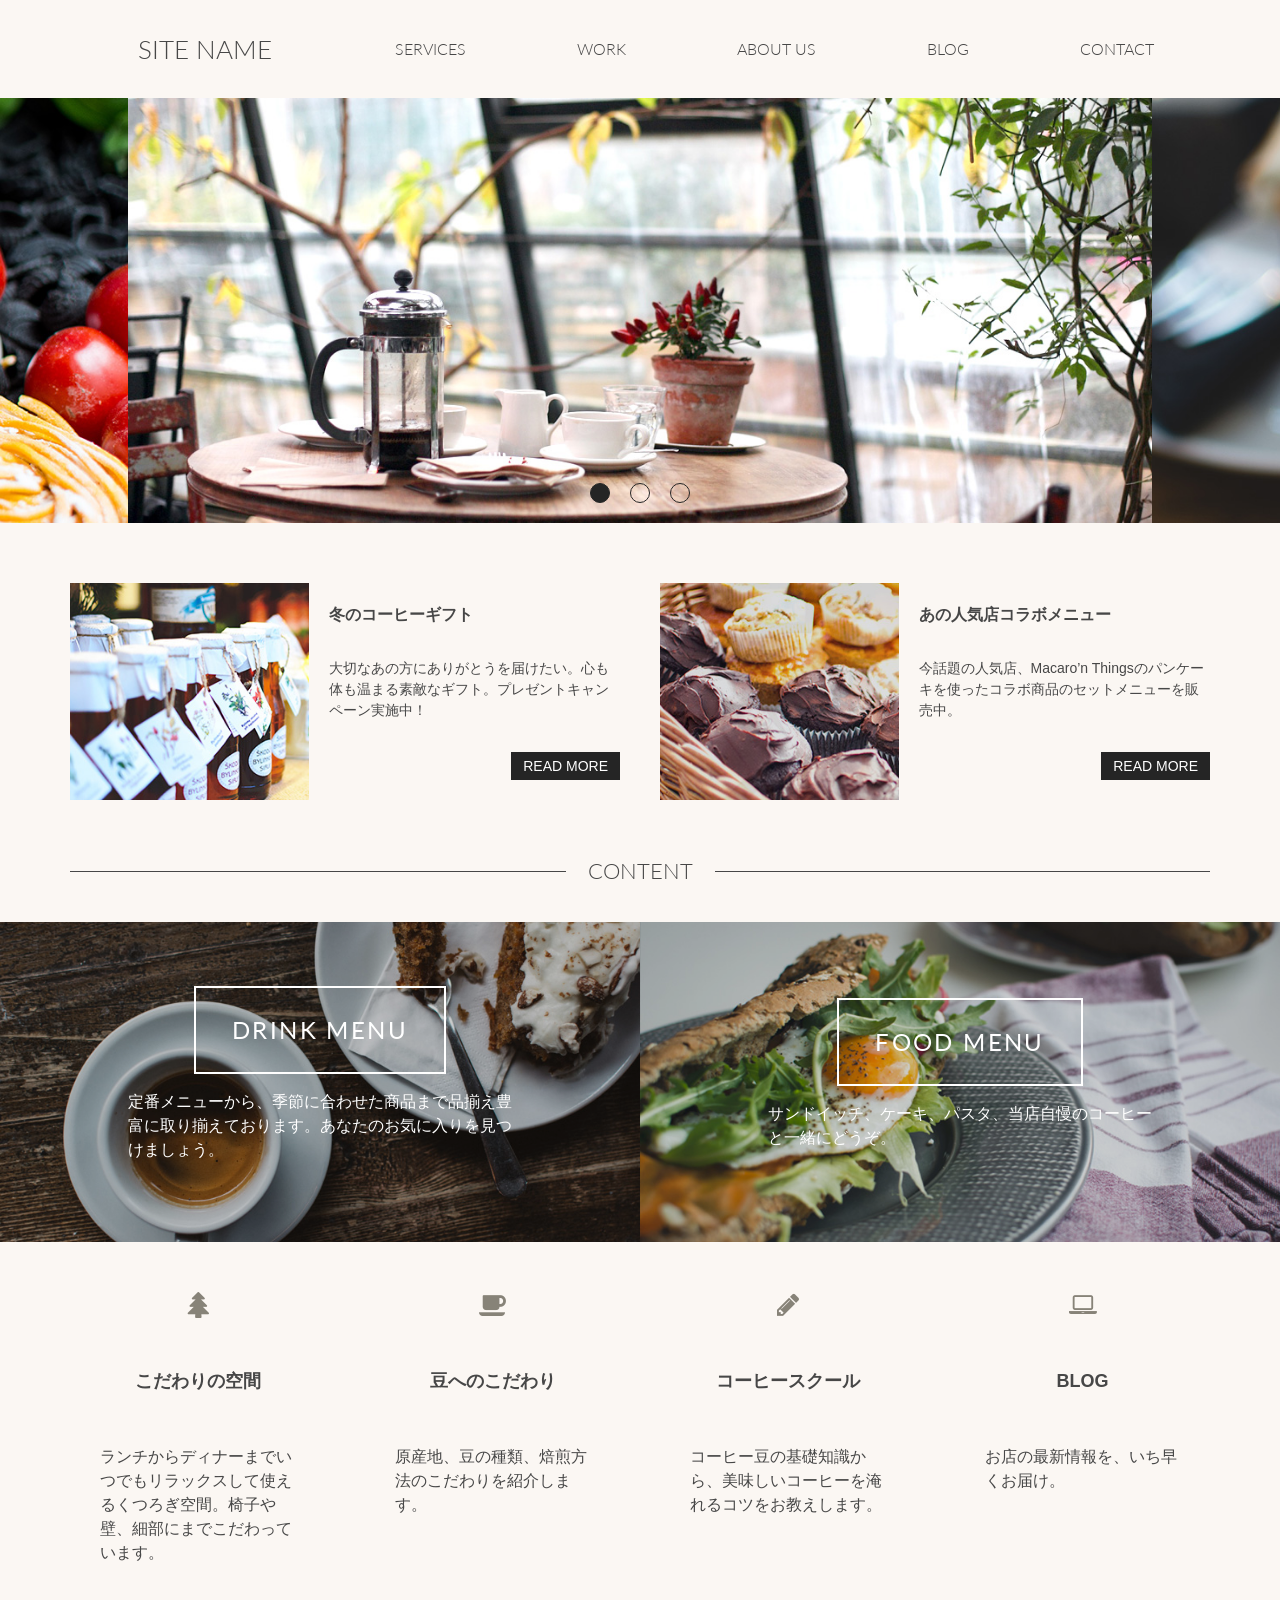
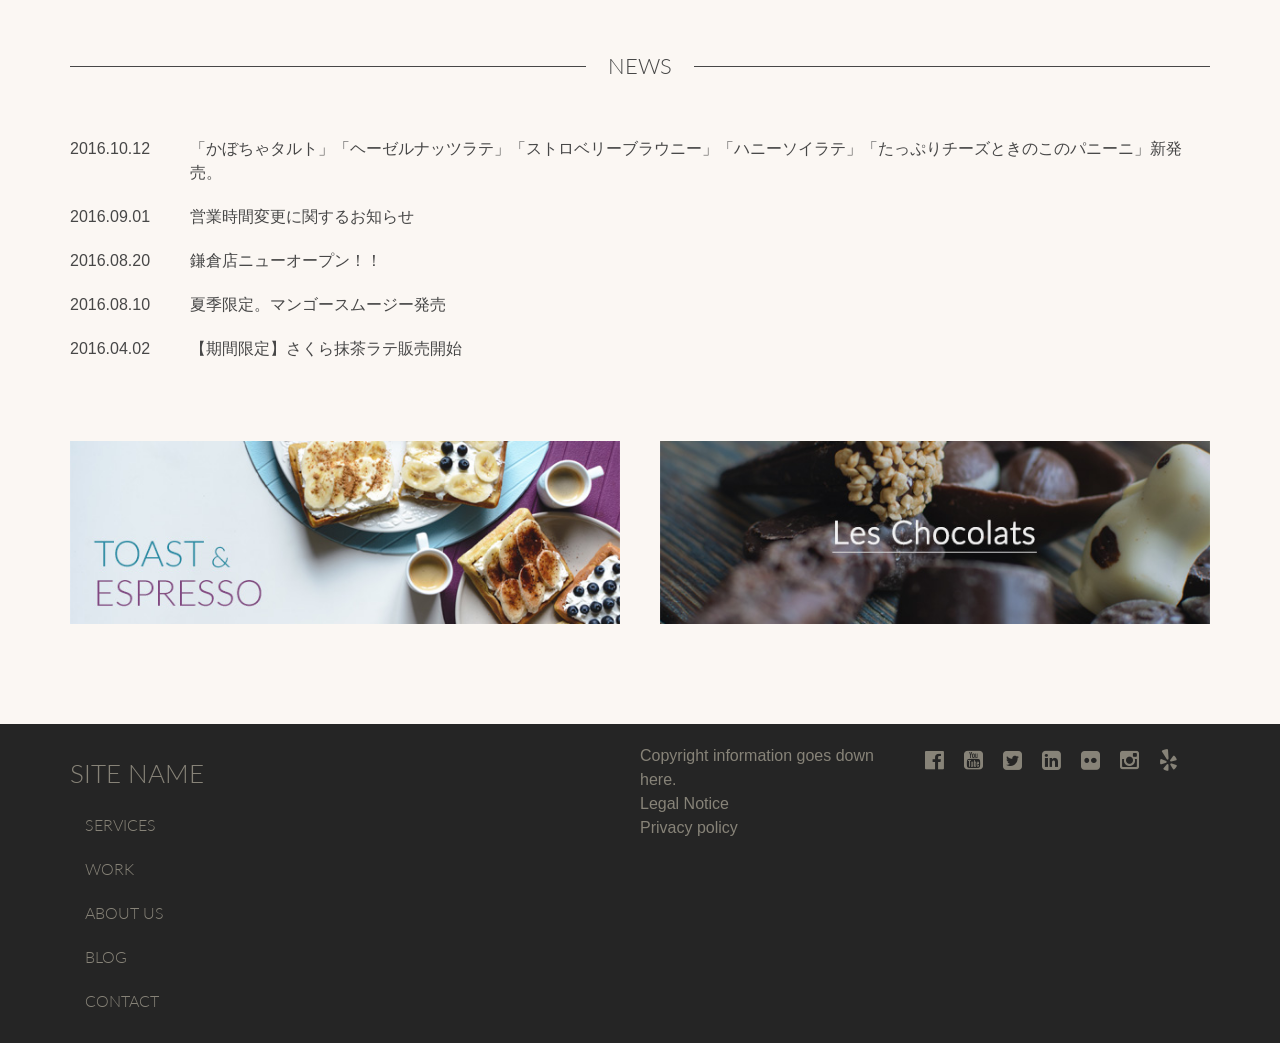
==== index.html @ c536b070 "init" ====
<!DOCTYPE html>
<html lang="ja">
<head>
    <meta charset="UTF-8">
    <meta name="viewport" content="width=device-width, initial-scale=1">
    <title>Css Cafe</title>
    <link rel="stylesheet" href="./dist/css/main.min.css">
</head>
<body>

<div id="wrapper"class="SpMenu__wrapper">
    <div id="overlay" class="SpMenu__overlay"></div>
    <header class="Header l-column">
        <div id="menu-button" class="Header__button"><span class="fa fa-bars"></span></div>
        <div class="Header__head">
            <h1 class="logo">Site Name</h1>
        </div>
        <nav class="Header__body SpMenu">
            <ul class="Menu">
                <li><a class="Menu__item" href="#">Services</a></li>
                <li><a class="Menu__item" href="#">Work</a></li>
                <li><a class="Menu__item" href="#">About us</a></li>
                <li><a class="Menu__item" href="#">Blog</a></li>
                <li><a class="Menu__item" href="#">Contact</a></li>
            </ul>
        </nav>
    </header>

    <div class="ImageSlide Section">
        <ul id="Slide" class="ImageSlide__main">
            <li class="ImageSlide__item js-slide-item">
                <a href="#"><img class="ImageSlide__image" src="./dist/images/top/slide1.jpg" alt="about our tea" width="1180" height="490"></a>
            </li>
            <li class="ImageSlide__item js-slide-item">
                <a href="#"><img class="ImageSlide__image" src="./dist/images/top/slide2.jpg" alt="about our coffee" width="1180" height="490"></a>
            </li>
            <li class="ImageSlide__item js-slide-item">
                <a href="#"><img class="ImageSlide__image" src="./dist/images/top/slide3.jpg" alt="about our foods" width="1180" height="490"></a>
            </li>
        </ul>
        <div class="ImageSlide__sub">
            <span class="ImageSlide__dot js-slide-point">image1</span>
            <span class="ImageSlide__dot js-slide-point">image2</span>
            <span class="ImageSlide__dot js-slide-point">image3</span>
        </div>
    </div>

    <section class="Section l-column">
        <div class="l-row">
            <div class="EntryPanel l-halfColumn">
                <div class="EntryPanel__sub">
                    <img class="EntryPanel__thumb" src="./dist/images/top/entry1.jpg" alt="">
                </div>
                <div class="EntryPanel__main">
                    <h3 class="EntryPanel__head">冬のコーヒーギフト</h3>
                    <div class="EntryPanel__body">
                        大切なあの方にありがとうを届けたい。心も体も温まる素敵なギフト。プレゼントキャンペーン実施中！
                    </div>
                    <div class="EntryPanel__foot"><a href="" class="button">READ MORE</a></div>
                </div>
            </div>
            <div class="EntryPanel l-halfColumn">
                <div class="EntryPanel__sub">
                    <img class="EntryPanel__thumb" src="./dist/images/top/entry2.jpg" alt="">
                </div>
                <div class="EntryPanel__main">
                    <h3 class="EntryPanel__head">あの人気店コラボメニュー</h3>
                    <div class="EntryPanel__body">
                        今話題の人気店、Macaro’n Thingsのパンケーキを使ったコラボ商品のセットメニューを販売中。
                    </div>
                    <div class="EntryPanel__foot"><a href="" class="button">READ MORE</a></div>
                </div>
            </div>
        </div>
    </section>

    <section class="Section">
        <h2 class="sectionLabel  l-column">Content</h2>
        <div class="Section__item l-row">
            <div class="l-halfTile  IndexPage__drinkMenu">
                <a href="#" class="OverlayPanel">
                    <h3 class="OverlayPanel__head">Drink Menu</h3>
                    <p class="OverlayPanel__body">
                        定番メニューから、季節に合わせた商品まで品揃え豊富に取り揃えております。あなたのお気に入りを見つけましょう。
                    </p>
                </a>
            </div>
            <div class="l-halfTile  IndexPage__foodMenu">
                <a href="#" class="OverlayPanel">
                    <h3 class="OverlayPanel__head">Food Menu</h3>
                    <p class="OverlayPanel__body">
                        サンドイッチ、ケーキ、パスタ、当店自慢のコーヒーと一緒にどうぞ。
                    </p>
                </a>
            </div>
        </div>

        <div class="Section__item l-column">
            <div class="l-row">
                <a class="IconPanel  l-quaterColumn">
                    <span class="IconPanel__icon  fa fa-tree"></span>
                    <h3 class="IconPanel__head">こだわりの空間</h3>
                    <p class="IconPanel__body">
                        ランチからディナーまでいつでもリラックスして使えるくつろぎ空間。椅子や壁、細部にまでこだわっています。
                    </p>
                </a>
                <a class="IconPanel  l-quaterColumn">
                    <span class="IconPanel__icon  fa fa-coffee"></span>
                    <h3 class="IconPanel__head">豆へのこだわり</h3>
                    <p class="IconPanel__body">
                        原産地、豆の種類、焙煎方法のこだわりを紹介します。
                    </p>
                </a>
                <a class="IconPanel  l-quaterColumn">
                    <span class="IconPanel__icon  fa fa-pencil"></span>
                    <h3 class="IconPanel__head">コーヒースクール</h3>
                    <p class="IconPanel__body">
                        コーヒー豆の基礎知識から、美味しいコーヒーを淹れるコツをお教えします。
                    </p>
                </a>
                <a class="IconPanel  l-quaterColumn">
                    <span class="IconPanel__icon  fa fa-laptop"></span>
                    <h3 class="IconPanel__head">BLOG</h3>
                    <p class="IconPanel__body">
                        お店の最新情報を、いち早くお届け。
                    </p>
                </a>
            </div>
        </div>
    </section>

    <section class="Section l-column">
        <h2 class="sectionLabel">News</h2>
        <ol class="NewsList">
            <li class="NewsList__item">
                <time class="NewsList__head" datatime="2016-10-12">2016.10.12</time>
                <span class="NewsList__body">「かぼちゃタルト」「ヘーゼルナッツラテ」「ストロベリーブラウニー」「ハニーソイラテ」「たっぷりチーズときのこのパニーニ」新発売。</span>
            </li>
            <li class="NewsList__item">
                <time class="NewsList__head" datatime="2016-09-01">2016.09.01</time>
                <span class="NewsList__body">営業時間変更に関するお知らせ</span>
            </li>
        
            <li class="NewsList__item">
                <time class="NewsList__head" datatime="2016-8-20">2016.08.20</time>
                <span class="NewsList__body">鎌倉店ニューオープン！！</span>
            </li>
            <li class="NewsList__item">
                <time class="NewsList__head" datatime="2016-08-10">2016.08.10</time>
                <span class="NewsList__body">夏季限定。マンゴースムージー発売</span>
            </li>
            <li class="NewsList__item">
                <time class="NewsList__head" datatime="2016-04-02">2016.04.02</time>
                <span class="NewsList__body">【期間限定】さくら抹茶ラテ販売開始</span>
            </li>
        </ol>
    </section>
    
    <div class="l-column u-mt60px u-mb100px">
        <div class="l-row">
            <a href="#" class="l-halfColumn">
                <img src="./dist/images/top/top_banner_1.jpg" class="l-fitImg" alt="Dummy banner">
            </a>
            <a href="#" class="l-halfColumn">
                <img src="./dist/images/top/top_banner_2.jpg" class="l-fitImg" alt="Dummy banner">
            </a>
        </div>
    </div>

    <footer class="Footer">
        <div class="l-row l-column">
            <div class="Footer__head">
                <a href="./" class="logo">Site Name</a>
                <ul class="Menu Menu--sub">
                    <li><a class="Menu__item" href="#">Services</a></li>
                    <li><a class="Menu__item" href="#">Work</a></li>
                    <li><a class="Menu__item" href="#">About us</a></li>
                    <li><a class="Menu__item" href="#">Blog</a></li>
                    <li><a class="Menu__item" href="#">Contact</a></li>
                </ul>
            </div>
            <div class="Footer__body">
                <p>Copyright information goes down here.</p>
                <p><a href="#">Legal Notice</a></p>
                <p><a href="#">Privacy policy</a></p>
            </div>
            <ul class="Footer__foot  SNS">
                <li class="SNS__item"><a class="SNS__link  fa fa-facebook-official" href="#"><span class="SNS__text">Facebook</span></a></li>
                <li class="SNS__item"><a class="SNS__link  fa fa-youtube-square" href="#"><span class="SNS__text">Youtube</span></a></li>
                <li class="SNS__item"><a class="SNS__link  fa fa-twitter-square" href="#"><span class="SNS__text">Twitter</span></a></li>
                <li class="SNS__item"><a class="SNS__link  fa fa-linkedin-square" href="#"><span class="SNS__text">LinkedIn</span></a></li>
                <li class="SNS__item"><a class="SNS__link  fa fa-flickr" href="#"><span class="SNS__text">Flickr</span></a></li>
                <li class="SNS__item"><a class="SNS__link  fa fa-instagram" href="#"><span class="SNS__text">Instagram</span></a></li>
                <li class="SNS__item"><a class="SNS__link  fa fa-yelp" href="#"><span class="SNS__text">Yelp</span></a></li>
            </ul>
        </div>
    </footer>

</div>

<script src="./dist/js/main.min.js"></script>
<script>
    imageSlide('Slide', 2);
</script>
</body>
</html>
---- dist/css/main.min.css ----
@charset "UTF-8";@import url(https://fonts.googleapis.com/css?family=Lato:400,300);
/*! sanitize.css v3.2.0 | CC0 1.0 Public Domain | github.com/10up/sanitize.css */
audio:not([controls]){display:none}button{overflow:visible}details,main,summary{display:block}html{-ms-overflow-style:-ms-autohiding-scrollbar;overflow-y:scroll;-webkit-text-size-adjust:100%}input{-webkit-border-radius:0}button,input[type=button],input[type=reset],input[type=submit]{-webkit-appearance:button}input[type=number]{width:auto}input[type=search]{-webkit-appearance:textfield}input[type=search]::-webkit-search-cancel-button,input[type=search]::-webkit-search-decoration{-webkit-appearance:none}pre,textarea{overflow:auto}progress{display:inline-block}small{font-size:75%}svg:not(:root){overflow:hidden}[hidden],template{display:none}:after,:before{box-sizing:inherit;text-decoration:inherit;vertical-align:inherit}*{font-size:inherit;line-height:inherit}*,:after,:before{border-style:solid;border-width:0}*{background-repeat:no-repeat;margin:0;padding:0;box-sizing:border-box}:root{box-sizing:border-box;cursor:default;font:100%/1.5 sans-serif}a{text-decoration:none}audio,canvas,iframe,img,svg,video{vertical-align:middle}button,input,select,textarea{background-color:transparent;color:inherit;font-family:inherit;font-style:inherit;font-weight:inherit}[type=button],[type=date],[type=datetime-local],[type=datetime],[type=email],[type=month],[type=number],[type=password],[type=reset],[type=search],[type=submit],[type=tel],[type=text],[type=time],[type=url],[type=week],button,select,textarea{min-height:1.5em}code,kbd,pre,samp{font-family:monospace,monospace}nav ol,nav ul{list-style:none}select{-moz-appearance:none;-webkit-appearance:none}select::-ms-expand{display:none}select::-ms-value{color:currentColor}table{border-collapse:collapse;border-spacing:0}textarea{resize:vertical}::-moz-selection{background-color:#b3d4fc;color:#fff;text-shadow:none}::selection{background-color:#b3d4fc;color:#fff;text-shadow:none}[aria-busy=true]{cursor:progress}[aria-controls]{cursor:pointer}[aria-disabled]{cursor:default}[hidden][aria-hidden=false]{clip:rect(0 0 0 0);display:inherit;position:absolute}[hidden][aria-hidden=false]:focus{clip:auto}[tabindex],a,area,button,input,label,select,textarea{-ms-touch-action:manipulation;touch-action:manipulation}:root,body,html{background-color:#fbf7f3;color:#474747;width:100%}li{list-style-type:none}a{color:#474747}a:hover{text-decoration:none;color:#878378}
/*!
 *  Font Awesome 4.6.1 by @davegandy - http://fontawesome.io - @fontawesome
 *  License - http://fontawesome.io/license (Font: SIL OFL 1.1, CSS: MIT License)
 */
@font-face{font-family:'FontAwesome';src:url(../fonts/fontawesome-webfont.eot?v=4.6.1);src:url(../fonts/fontawesome-webfont.eot?#iefix&v=4.6.1) format("embedded-opentype"),url(../fonts/fontawesome-webfont.woff2?v=4.6.1) format("woff2"),url(../fonts/fontawesome-webfont.woff?v=4.6.1) format("woff"),url(../fonts/fontawesome-webfont.ttf?v=4.6.1) format("truetype"),url(../fonts/fontawesome-webfont.svg?v=4.6.1#fontawesomeregular) format("svg");font-weight:400;font-style:normal}.fa{display:inline-block;font:14px/1 FontAwesome;font-size:inherit;text-rendering:auto;-webkit-font-smoothing:antialiased;-moz-osx-font-smoothing:grayscale}.fa-lg{font-size:1.33333em;line-height:.75em;vertical-align:-15%}.fa-2x{font-size:2em}.fa-3x{font-size:3em}.fa-4x{font-size:4em}.fa-5x{font-size:5em}.fa-fw{width:1.28571em;text-align:center}.fa-ul{padding-left:0;margin-left:2.14286em;list-style-type:none}.fa-ul>li{position:relative}.fa-li{position:absolute;left:-2.14286em;width:2.14286em;top:.14286em;text-align:center}.fa-li.fa-lg{left:-1.85714em}.fa-border{padding:.2em .25em .15em;border:solid .08em #eee;border-radius:.1em}.fa-pull-left{float:left}.fa-pull-right,.pull-right{float:right}.fa.fa-pull-left{margin-right:.3em}.fa.fa-pull-right{margin-left:.3em}.pull-left{float:left}.fa.pull-left{margin-right:.3em}.fa.pull-right{margin-left:.3em}.fa-spin{animation:fa-spin 2s infinite linear}.fa-pulse{animation:fa-spin 1s infinite steps(8)}@keyframes fa-spin{0%{transform:rotate(0deg)}to{transform:rotate(359deg)}}.fa-rotate-90{-ms-filter:"progid:DXImageTransform.Microsoft.BasicImage(rotation=1)";transform:rotate(90deg)}.fa-rotate-180{-ms-filter:"progid:DXImageTransform.Microsoft.BasicImage(rotation=2)";transform:rotate(180deg)}.fa-rotate-270{-ms-filter:"progid:DXImageTransform.Microsoft.BasicImage(rotation=3)";transform:rotate(270deg)}.fa-flip-horizontal{-ms-filter:"progid:DXImageTransform.Microsoft.BasicImage(rotation=0, mirror=1)";transform:scale(-1,1)}.fa-flip-vertical{-ms-filter:"progid:DXImageTransform.Microsoft.BasicImage(rotation=2, mirror=1)";transform:scale(1,-1)}:root .fa-flip-horizontal,:root .fa-flip-vertical,:root .fa-rotate-180,:root .fa-rotate-270,:root .fa-rotate-90{-webkit-filter:none;filter:none}.fa-stack{position:relative;display:inline-block;width:2em;height:2em;line-height:2em;vertical-align:middle}.fa-stack-1x,.fa-stack-2x{position:absolute;left:0;width:100%;text-align:center}.fa-stack-1x{line-height:inherit}.fa-stack-2x{font-size:2em}.Footer a:hover,.fa-inverse{color:#fff}.fa-glass:before{content:""}.fa-music:before{content:""}.fa-search:before{content:""}.fa-envelope-o:before{content:""}.fa-heart:before{content:""}.fa-star:before{content:""}.fa-star-o:before{content:""}.fa-user:before{content:""}.fa-film:before{content:""}.fa-th-large:before{content:""}.fa-th:before{content:""}.fa-th-list:before{content:""}.fa-check:before{content:""}.fa-close:before,.fa-remove:before,.fa-times:before{content:""}.fa-search-plus:before{content:""}.fa-search-minus:before{content:""}.fa-power-off:before{content:""}.fa-signal:before{content:""}.fa-cog:before,.fa-gear:before{content:""}.fa-trash-o:before{content:""}.fa-home:before{content:""}.fa-file-o:before{content:""}.fa-clock-o:before{content:""}.fa-road:before{content:""}.fa-download:before{content:""}.fa-arrow-circle-o-down:before{content:""}.fa-arrow-circle-o-up:before{content:""}.fa-inbox:before{content:""}.fa-play-circle-o:before{content:""}.fa-repeat:before,.fa-rotate-right:before{content:""}.fa-refresh:before{content:""}.fa-list-alt:before{content:""}.fa-lock:before{content:""}.fa-flag:before{content:""}.fa-headphones:before{content:""}.fa-volume-off:before{content:""}.fa-volume-down:before{content:""}.fa-volume-up:before{content:""}.fa-qrcode:before{content:""}.fa-barcode:before{content:""}.fa-tag:before{content:""}.fa-tags:before{content:""}.fa-book:before{content:""}.fa-bookmark:before{content:""}.fa-print:before{content:""}.fa-camera:before{content:""}.fa-font:before{content:""}.fa-bold:before{content:""}.fa-italic:before{content:""}.fa-text-height:before{content:""}.fa-text-width:before{content:""}.fa-align-left:before{content:""}.fa-align-center:before{content:""}.fa-align-right:before{content:""}.fa-align-justify:before{content:""}.fa-list:before{content:""}.fa-dedent:before,.fa-outdent:before{content:""}.fa-indent:before{content:""}.fa-video-camera:before{content:""}.fa-image:before,.fa-photo:before,.fa-picture-o:before{content:""}.fa-pencil:before{content:""}.fa-map-marker:before{content:""}.fa-adjust:before{content:""}.fa-tint:before{content:""}.fa-edit:before,.fa-pencil-square-o:before{content:""}.fa-share-square-o:before{content:""}.fa-check-square-o:before{content:""}.fa-arrows:before{content:""}.fa-step-backward:before{content:""}.fa-fast-backward:before{content:""}.fa-backward:before{content:""}.fa-play:before{content:""}.fa-pause:before{content:""}.fa-stop:before{content:""}.fa-forward:before{content:""}.fa-fast-forward:before{content:""}.fa-step-forward:before{content:""}.fa-eject:before{content:""}.fa-chevron-left:before{content:""}.fa-chevron-right:before{content:""}.fa-plus-circle:before{content:""}.fa-minus-circle:before{content:""}.fa-times-circle:before{content:""}.fa-check-circle:before{content:""}.fa-question-circle:before{content:""}.fa-info-circle:before{content:""}.fa-crosshairs:before{content:""}.fa-times-circle-o:before{content:""}.fa-check-circle-o:before{content:""}.fa-ban:before{content:""}.fa-arrow-left:before{content:""}.fa-arrow-right:before{content:""}.fa-arrow-up:before{content:""}.fa-arrow-down:before{content:""}.fa-mail-forward:before,.fa-share:before{content:""}.fa-expand:before{content:""}.fa-compress:before{content:""}.fa-plus:before{content:""}.fa-minus:before{content:""}.fa-asterisk:before{content:""}.fa-exclamation-circle:before{content:""}.fa-gift:before{content:""}.fa-leaf:before{content:""}.fa-fire:before{content:""}.fa-eye:before{content:""}.fa-eye-slash:before{content:""}.fa-exclamation-triangle:before,.fa-warning:before{content:""}.fa-plane:before{content:""}.fa-calendar:before{content:""}.fa-random:before{content:""}.fa-comment:before{content:""}.fa-magnet:before{content:""}.fa-chevron-up:before{content:""}.fa-chevron-down:before{content:""}.fa-retweet:before{content:""}.fa-shopping-cart:before{content:""}.fa-folder:before{content:""}.fa-folder-open:before{content:""}.fa-arrows-v:before{content:""}.fa-arrows-h:before{content:""}.fa-bar-chart-o:before,.fa-bar-chart:before{content:""}.fa-twitter-square:before{content:""}.fa-facebook-square:before{content:""}.fa-camera-retro:before{content:""}.fa-key:before{content:""}.fa-cogs:before,.fa-gears:before{content:""}.fa-comments:before{content:""}.fa-thumbs-o-up:before{content:""}.fa-thumbs-o-down:before{content:""}.fa-star-half:before{content:""}.fa-heart-o:before{content:""}.fa-sign-out:before{content:""}.fa-linkedin-square:before{content:""}.fa-thumb-tack:before{content:""}.fa-external-link:before{content:""}.fa-sign-in:before{content:""}.fa-trophy:before{content:""}.fa-github-square:before{content:""}.fa-upload:before{content:""}.fa-lemon-o:before{content:""}.fa-phone:before{content:""}.fa-square-o:before{content:""}.fa-bookmark-o:before{content:""}.fa-phone-square:before{content:""}.fa-twitter:before{content:""}.fa-facebook-f:before,.fa-facebook:before{content:""}.fa-github:before{content:""}.fa-unlock:before{content:""}.fa-credit-card:before{content:""}.fa-feed:before,.fa-rss:before{content:""}.fa-hdd-o:before{content:""}.fa-bullhorn:before{content:""}.fa-bell:before{content:""}.fa-certificate:before{content:""}.fa-hand-o-right:before{content:""}.fa-hand-o-left:before{content:""}.fa-hand-o-up:before{content:""}.fa-hand-o-down:before{content:""}.fa-arrow-circle-left:before{content:""}.fa-arrow-circle-right:before{content:""}.fa-arrow-circle-up:before{content:""}.fa-arrow-circle-down:before{content:""}.fa-globe:before{content:""}.fa-wrench:before{content:""}.fa-tasks:before{content:""}.fa-filter:before{content:""}.fa-briefcase:before{content:""}.fa-arrows-alt:before{content:""}.fa-group:before,.fa-users:before{content:""}.fa-chain:before,.fa-link:before{content:""}.fa-cloud:before{content:""}.fa-flask:before{content:""}.fa-cut:before,.fa-scissors:before{content:""}.fa-copy:before,.fa-files-o:before{content:""}.fa-paperclip:before{content:""}.fa-floppy-o:before,.fa-save:before{content:""}.fa-square:before{content:""}.fa-bars:before,.fa-navicon:before,.fa-reorder:before{content:""}.fa-list-ul:before{content:""}.fa-list-ol:before{content:""}.fa-strikethrough:before{content:""}.fa-underline:before{content:""}.fa-table:before{content:""}.fa-magic:before{content:""}.fa-truck:before{content:""}.fa-pinterest:before{content:""}.fa-pinterest-square:before{content:""}.fa-google-plus-square:before{content:""}.fa-google-plus:before{content:""}.fa-money:before{content:""}.fa-caret-down:before{content:""}.fa-caret-up:before{content:""}.fa-caret-left:before{content:""}.fa-caret-right:before{content:""}.fa-columns:before{content:""}.fa-sort:before,.fa-unsorted:before{content:""}.fa-sort-desc:before,.fa-sort-down:before{content:""}.fa-sort-asc:before,.fa-sort-up:before{content:""}.fa-envelope:before{content:""}.fa-linkedin:before{content:""}.fa-rotate-left:before,.fa-undo:before{content:""}.fa-gavel:before,.fa-legal:before{content:""}.fa-dashboard:before,.fa-tachometer:before{content:""}.fa-comment-o:before{content:""}.fa-comments-o:before{content:""}.fa-bolt:before,.fa-flash:before{content:""}.fa-sitemap:before{content:""}.fa-umbrella:before{content:""}.fa-clipboard:before,.fa-paste:before{content:""}.fa-lightbulb-o:before{content:""}.fa-exchange:before{content:""}.fa-cloud-download:before{content:""}.fa-cloud-upload:before{content:""}.fa-user-md:before{content:""}.fa-stethoscope:before{content:""}.fa-suitcase:before{content:""}.fa-bell-o:before{content:""}.fa-coffee:before{content:""}.fa-cutlery:before{content:""}.fa-file-text-o:before{content:""}.fa-building-o:before{content:""}.fa-hospital-o:before{content:""}.fa-ambulance:before{content:""}.fa-medkit:before{content:""}.fa-fighter-jet:before{content:""}.fa-beer:before{content:""}.fa-h-square:before{content:""}.fa-plus-square:before{content:""}.fa-angle-double-left:before{content:""}.fa-angle-double-right:before{content:""}.fa-angle-double-up:before{content:""}.fa-angle-double-down:before{content:""}.fa-angle-left:before{content:""}.fa-angle-right:before{content:""}.fa-angle-up:before{content:""}.fa-angle-down:before{content:""}.fa-desktop:before{content:""}.fa-laptop:before{content:""}.fa-tablet:before{content:""}.fa-mobile-phone:before,.fa-mobile:before{content:""}.fa-circle-o:before{content:""}.fa-quote-left:before{content:""}.fa-quote-right:before{content:""}.fa-spinner:before{content:""}.fa-circle:before{content:""}.fa-mail-reply:before,.fa-reply:before{content:""}.fa-github-alt:before{content:""}.fa-folder-o:before{content:""}.fa-folder-open-o:before{content:""}.fa-smile-o:before{content:""}.fa-frown-o:before{content:""}.fa-meh-o:before{content:""}.fa-gamepad:before{content:""}.fa-keyboard-o:before{content:""}.fa-flag-o:before{content:""}.fa-flag-checkered:before{content:""}.fa-terminal:before{content:""}.fa-code:before{content:""}.fa-mail-reply-all:before,.fa-reply-all:before{content:""}.fa-star-half-empty:before,.fa-star-half-full:before,.fa-star-half-o:before{content:""}.fa-location-arrow:before{content:""}.fa-crop:before{content:""}.fa-code-fork:before{content:""}.fa-chain-broken:before,.fa-unlink:before{content:""}.fa-question:before{content:""}.fa-info:before{content:""}.fa-exclamation:before{content:""}.fa-superscript:before{content:""}.fa-subscript:before{content:""}.fa-eraser:before{content:""}.fa-puzzle-piece:before{content:""}.fa-microphone:before{content:""}.fa-microphone-slash:before{content:""}.fa-shield:before{content:""}.fa-calendar-o:before{content:""}.fa-fire-extinguisher:before{content:""}.fa-rocket:before{content:""}.fa-maxcdn:before{content:""}.fa-chevron-circle-left:before{content:""}.fa-chevron-circle-right:before{content:""}.fa-chevron-circle-up:before{content:""}.fa-chevron-circle-down:before{content:""}.fa-html5:before{content:""}.fa-css3:before{content:""}.fa-anchor:before{content:""}.fa-unlock-alt:before{content:""}.fa-bullseye:before{content:""}.fa-ellipsis-h:before{content:""}.fa-ellipsis-v:before{content:""}.fa-rss-square:before{content:""}.fa-play-circle:before{content:""}.fa-ticket:before{content:""}.fa-minus-square:before{content:""}.fa-minus-square-o:before{content:""}.fa-level-up:before{content:""}.fa-level-down:before{content:""}.fa-check-square:before{content:""}.fa-pencil-square:before{content:""}.fa-external-link-square:before{content:""}.fa-share-square:before{content:""}.fa-compass:before{content:""}.fa-caret-square-o-down:before,.fa-toggle-down:before{content:""}.fa-caret-square-o-up:before,.fa-toggle-up:before{content:""}.fa-caret-square-o-right:before,.fa-toggle-right:before{content:""}.fa-eur:before,.fa-euro:before{content:""}.fa-gbp:before{content:""}.fa-dollar:before,.fa-usd:before{content:""}.fa-inr:before,.fa-rupee:before{content:""}.fa-cny:before,.fa-jpy:before,.fa-rmb:before,.fa-yen:before{content:""}.fa-rouble:before,.fa-rub:before,.fa-ruble:before{content:""}.fa-krw:before,.fa-won:before{content:""}.fa-bitcoin:before,.fa-btc:before{content:""}.fa-file:before{content:""}.fa-file-text:before{content:""}.fa-sort-alpha-asc:before{content:""}.fa-sort-alpha-desc:before{content:""}.fa-sort-amount-asc:before{content:""}.fa-sort-amount-desc:before{content:""}.fa-sort-numeric-asc:before{content:""}.fa-sort-numeric-desc:before{content:""}.fa-thumbs-up:before{content:""}.fa-thumbs-down:before{content:""}.fa-youtube-square:before{content:""}.fa-youtube:before{content:""}.fa-xing:before{content:""}.fa-xing-square:before{content:""}.fa-youtube-play:before{content:""}.fa-dropbox:before{content:""}.fa-stack-overflow:before{content:""}.fa-instagram:before{content:""}.fa-flickr:before{content:""}.fa-adn:before{content:""}.fa-bitbucket:before{content:""}.fa-bitbucket-square:before{content:""}.fa-tumblr:before{content:""}.fa-tumblr-square:before{content:""}.fa-long-arrow-down:before{content:""}.fa-long-arrow-up:before{content:""}.fa-long-arrow-left:before{content:""}.fa-long-arrow-right:before{content:""}.fa-apple:before{content:""}.fa-windows:before{content:""}.fa-android:before{content:""}.fa-linux:before{content:""}.fa-dribbble:before{content:""}.fa-skype:before{content:""}.fa-foursquare:before{content:""}.fa-trello:before{content:""}.fa-female:before{content:""}.fa-male:before{content:""}.fa-gittip:before,.fa-gratipay:before{content:""}.fa-sun-o:before{content:""}.fa-moon-o:before{content:""}.fa-archive:before{content:""}.fa-bug:before{content:""}.fa-vk:before{content:""}.fa-weibo:before{content:""}.fa-renren:before{content:""}.fa-pagelines:before{content:""}.fa-stack-exchange:before{content:""}.fa-arrow-circle-o-right:before{content:""}.fa-arrow-circle-o-left:before{content:""}.fa-caret-square-o-left:before,.fa-toggle-left:before{content:""}.fa-dot-circle-o:before{content:""}.fa-wheelchair:before{content:""}.fa-vimeo-square:before{content:""}.fa-try:before,.fa-turkish-lira:before{content:""}.fa-plus-square-o:before{content:""}.fa-space-shuttle:before{content:""}.fa-slack:before{content:""}.fa-envelope-square:before{content:""}.fa-wordpress:before{content:""}.fa-openid:before{content:""}.fa-bank:before,.fa-institution:before,.fa-university:before{content:""}.fa-graduation-cap:before,.fa-mortar-board:before{content:""}.fa-yahoo:before{content:""}.fa-google:before{content:""}.fa-reddit:before{content:""}.fa-reddit-square:before{content:""}.fa-stumbleupon-circle:before{content:""}.fa-stumbleupon:before{content:""}.fa-delicious:before{content:""}.fa-digg:before{content:""}.fa-pied-piper:before{content:""}.fa-pied-piper-alt:before{content:""}.fa-drupal:before{content:""}.fa-joomla:before{content:""}.fa-language:before{content:""}.fa-fax:before{content:""}.fa-building:before{content:""}.fa-child:before{content:""}.fa-paw:before{content:""}.fa-spoon:before{content:""}.fa-cube:before{content:""}.fa-cubes:before{content:""}.fa-behance:before{content:""}.fa-behance-square:before{content:""}.fa-steam:before{content:""}.fa-steam-square:before{content:""}.fa-recycle:before{content:""}.fa-automobile:before,.fa-car:before{content:""}.fa-cab:before,.fa-taxi:before{content:""}.fa-tree:before{content:""}.fa-spotify:before{content:""}.fa-deviantart:before{content:""}.fa-soundcloud:before{content:""}.fa-database:before{content:""}.fa-file-pdf-o:before{content:""}.fa-file-word-o:before{content:""}.fa-file-excel-o:before{content:""}.fa-file-powerpoint-o:before{content:""}.fa-file-image-o:before,.fa-file-photo-o:before,.fa-file-picture-o:before{content:""}.fa-file-archive-o:before,.fa-file-zip-o:before{content:""}.fa-file-audio-o:before,.fa-file-sound-o:before{content:""}.fa-file-movie-o:before,.fa-file-video-o:before{content:""}.fa-file-code-o:before{content:""}.fa-vine:before{content:""}.fa-codepen:before{content:""}.fa-jsfiddle:before{content:""}.fa-life-bouy:before,.fa-life-buoy:before,.fa-life-ring:before,.fa-life-saver:before,.fa-support:before{content:""}.fa-circle-o-notch:before{content:""}.fa-ra:before,.fa-rebel:before{content:""}.fa-empire:before,.fa-ge:before{content:""}.fa-git-square:before{content:""}.fa-git:before{content:""}.fa-hacker-news:before,.fa-y-combinator-square:before,.fa-yc-square:before{content:""}.fa-tencent-weibo:before{content:""}.fa-qq:before{content:""}.fa-wechat:before,.fa-weixin:before{content:""}.fa-paper-plane:before,.fa-send:before{content:""}.fa-paper-plane-o:before,.fa-send-o:before{content:""}.fa-history:before{content:""}.fa-circle-thin:before{content:""}.fa-header:before{content:""}.fa-paragraph:before{content:""}.fa-sliders:before{content:""}.fa-share-alt:before{content:""}.fa-share-alt-square:before{content:""}.fa-bomb:before{content:""}.fa-futbol-o:before,.fa-soccer-ball-o:before{content:""}.fa-tty:before{content:""}.fa-binoculars:before{content:""}.fa-plug:before{content:""}.fa-slideshare:before{content:""}.fa-twitch:before{content:""}.fa-yelp:before{content:""}.fa-newspaper-o:before{content:""}.fa-wifi:before{content:""}.fa-calculator:before{content:""}.fa-paypal:before{content:""}.fa-google-wallet:before{content:""}.fa-cc-visa:before{content:""}.fa-cc-mastercard:before{content:""}.fa-cc-discover:before{content:""}.fa-cc-amex:before{content:""}.fa-cc-paypal:before{content:""}.fa-cc-stripe:before{content:""}.fa-bell-slash:before{content:""}.fa-bell-slash-o:before{content:""}.fa-trash:before{content:""}.fa-copyright:before{content:""}.fa-at:before{content:""}.fa-eyedropper:before{content:""}.fa-paint-brush:before{content:""}.fa-birthday-cake:before{content:""}.fa-area-chart:before{content:""}.fa-pie-chart:before{content:""}.fa-line-chart:before{content:""}.fa-lastfm:before{content:""}.fa-lastfm-square:before{content:""}.fa-toggle-off:before{content:""}.fa-toggle-on:before{content:""}.fa-bicycle:before{content:""}.fa-bus:before{content:""}.fa-ioxhost:before{content:""}.fa-angellist:before{content:""}.fa-cc:before{content:""}.fa-ils:before,.fa-shekel:before,.fa-sheqel:before{content:""}.fa-meanpath:before{content:""}.fa-buysellads:before{content:""}.fa-connectdevelop:before{content:""}.fa-dashcube:before{content:""}.fa-forumbee:before{content:""}.fa-leanpub:before{content:""}.fa-sellsy:before{content:""}.fa-shirtsinbulk:before{content:""}.fa-simplybuilt:before{content:""}.fa-skyatlas:before{content:""}.fa-cart-plus:before{content:""}.fa-cart-arrow-down:before{content:""}.fa-diamond:before{content:""}.fa-ship:before{content:""}.fa-user-secret:before{content:""}.fa-motorcycle:before{content:""}.fa-street-view:before{content:""}.fa-heartbeat:before{content:""}.fa-venus:before{content:""}.fa-mars:before{content:""}.fa-mercury:before{content:""}.fa-intersex:before,.fa-transgender:before{content:""}.fa-transgender-alt:before{content:""}.fa-venus-double:before{content:""}.fa-mars-double:before{content:""}.fa-venus-mars:before{content:""}.fa-mars-stroke:before{content:""}.fa-mars-stroke-v:before{content:""}.fa-mars-stroke-h:before{content:""}.fa-neuter:before{content:""}.fa-genderless:before{content:""}.fa-facebook-official:before{content:""}.fa-pinterest-p:before{content:""}.fa-whatsapp:before{content:""}.fa-server:before{content:""}.fa-user-plus:before{content:""}.fa-user-times:before{content:""}.fa-bed:before,.fa-hotel:before{content:""}.fa-viacoin:before{content:""}.fa-train:before{content:""}.fa-subway:before{content:""}.fa-medium:before{content:""}.fa-y-combinator:before,.fa-yc:before{content:""}.fa-optin-monster:before{content:""}.fa-opencart:before{content:""}.fa-expeditedssl:before{content:""}.fa-battery-4:before,.fa-battery-full:before{content:""}.fa-battery-3:before,.fa-battery-three-quarters:before{content:""}.fa-battery-2:before,.fa-battery-half:before{content:""}.fa-battery-1:before,.fa-battery-quarter:before{content:""}.fa-battery-0:before,.fa-battery-empty:before{content:""}.fa-mouse-pointer:before{content:""}.fa-i-cursor:before{content:""}.fa-object-group:before{content:""}.fa-object-ungroup:before{content:""}.fa-sticky-note:before{content:""}.fa-sticky-note-o:before{content:""}.fa-cc-jcb:before{content:""}.fa-cc-diners-club:before{content:""}.fa-clone:before{content:""}.fa-balance-scale:before{content:""}.fa-hourglass-o:before{content:""}.fa-hourglass-1:before,.fa-hourglass-start:before{content:""}.fa-hourglass-2:before,.fa-hourglass-half:before{content:""}.fa-hourglass-3:before,.fa-hourglass-end:before{content:""}.fa-hourglass:before{content:""}.fa-hand-grab-o:before,.fa-hand-rock-o:before{content:""}.fa-hand-paper-o:before,.fa-hand-stop-o:before{content:""}.fa-hand-scissors-o:before{content:""}.fa-hand-lizard-o:before{content:""}.fa-hand-spock-o:before{content:""}.fa-hand-pointer-o:before{content:""}.fa-hand-peace-o:before{content:""}.fa-trademark:before{content:""}.fa-registered:before{content:""}.fa-creative-commons:before{content:""}.fa-gg:before{content:""}.fa-gg-circle:before{content:""}.fa-tripadvisor:before{content:""}.fa-odnoklassniki:before{content:""}.fa-odnoklassniki-square:before{content:""}.fa-get-pocket:before{content:""}.fa-wikipedia-w:before{content:""}.fa-safari:before{content:""}.fa-chrome:before{content:""}.fa-firefox:before{content:""}.fa-opera:before{content:""}.fa-internet-explorer:before{content:""}.fa-television:before,.fa-tv:before{content:""}.fa-contao:before{content:""}.fa-500px:before{content:""}.fa-amazon:before{content:""}.fa-calendar-plus-o:before{content:""}.fa-calendar-minus-o:before{content:""}.fa-calendar-times-o:before{content:""}.fa-calendar-check-o:before{content:""}.fa-industry:before{content:""}.fa-map-pin:before{content:""}.fa-map-signs:before{content:""}.fa-map-o:before{content:""}.fa-map:before{content:""}.fa-commenting:before{content:""}.fa-commenting-o:before{content:""}.fa-houzz:before{content:""}.fa-vimeo:before{content:""}.fa-black-tie:before{content:""}.fa-fonticons:before{content:""}.fa-reddit-alien:before{content:""}.fa-edge:before{content:""}.fa-credit-card-alt:before{content:""}.fa-codiepie:before{content:""}.fa-modx:before{content:""}.fa-fort-awesome:before{content:""}.fa-usb:before{content:""}.fa-product-hunt:before{content:""}.fa-mixcloud:before{content:""}.fa-scribd:before{content:""}.fa-pause-circle:before{content:""}.fa-pause-circle-o:before{content:""}.fa-stop-circle:before{content:""}.fa-stop-circle-o:before{content:""}.fa-shopping-bag:before{content:""}.fa-shopping-basket:before{content:""}.fa-hashtag:before{content:""}.fa-bluetooth:before{content:""}.fa-bluetooth-b:before{content:""}.fa-percent:before{content:""}.fa-gitlab:before{content:""}.fa-wpbeginner:before{content:""}.fa-wpforms:before{content:""}.fa-envira:before{content:""}.fa-universal-access:before{content:""}.fa-wheelchair-alt:before{content:""}.fa-question-circle-o:before{content:""}.fa-blind:before{content:""}.fa-audio-description:before{content:""}.fa-volume-control-phone:before{content:""}.fa-braille:before{content:""}.fa-assistive-listening-systems:before{content:""}.fa-american-sign-language-interpreting:before,.fa-asl-interpreting:before{content:""}.fa-deaf:before,.fa-deafness:before,.fa-hard-of-hearing:before{content:""}.fa-glide:before{content:""}.fa-glide-g:before{content:""}.fa-sign-language:before,.fa-signing:before{content:""}.fa-low-vision:before{content:""}.fa-viadeo:before{content:""}.fa-viadeo-square:before{content:""}.fa-snapchat:before{content:""}.fa-snapchat-ghost:before{content:""}.fa-snapchat-square:before{content:""}.sr-only{position:absolute;width:1px;height:1px;padding:0;margin:-1px;overflow:hidden;clip:rect(0,0,0,0);border:0}.sr-only-focusable:active,.sr-only-focusable:focus{position:static;width:auto;height:auto;margin:0;overflow:visible;clip:auto}.l-content{display:-ms-flexbox;display:flex;-ms-flex-pack:justify;justify-content:space-between;-ms-flex:0 1 1180px;flex:0 1 1180px;-ms-flex-wrap:nowrap;flex-wrap:nowrap;margin:0 auto;max-width:1180px}@media only screen and (max-width:640px){.l-content{-ms-flex-direction:column;flex-direction:column}}.l-main{-ms-flex:0 2 auto;flex:0 2 auto;margin:0 20px;max-width:865px}.l-sub{-ms-flex:0 0 275px;flex:0 0 275px;margin:0 20px 0 40px}@media only screen and (max-width:640px){.l-sub{-ms-flex:1 1 100%;flex:1 1 100%;margin:15px}}.l-column{-ms-flex:0 1 1180px;flex:0 1 1180px;margin:0 auto;padding:0 20px;max-width:1180px}@media only screen and (max-width:640px){.l-column{padding:0 30px;width:auto}}.l-row{display:-ms-flexbox;display:flex;-ms-flex-pack:justify;justify-content:space-between;-ms-flex-wrap:wrap;flex-wrap:wrap;margin:0 auto}.l-halfColumn{-ms-flex:1 0 0;flex:1 0 0px;max-width:570px;margin-right:40px}.l-halfColumn:nth-child(even),.l-quaterColumn:nth-child(4n){margin-right:0}@media only screen and (max-width:640px){.l-halfColumn{display:block;-ms-flex:1 1 100%;flex:1 1 100%;max-width:none;margin-right:0}}.l-quaterColumn{-ms-flex:1 0 0;flex:1 0 0px;max-width:265px;margin-right:40px}@media only screen and (max-width:640px){.l-quaterColumn{-ms-flex:1 1 100%;flex:1 1 100%;max-width:none;margin:0}}.l-tripartitionColumn{-ms-flex:1 0 0;flex:1 0 0px;max-width:384.44444px;margin-right:26.66667px}@media only screen and (max-width:640px){.l-tripartitionColumn{-ms-flex:1 1 100%;flex:1 1 100%;max-width:none;margin:0}}.l-tripartitionColumn:last-child{margin-right:0}.l-halfTile{display:-ms-flexbox;display:flex;-ms-flex:1 1 50%;flex:1 1 50%;margin:0;padding:0}@media only screen and (max-width:640px){.l-halfTile{-ms-flex-preferred-size:100%;flex-basis:100%}}.l-fitImg{max-width:100%;max-height:100%}.button{display:inline-block;padding:7px 12px;background:#252525;color:#fff;font-weight:400;font-size:14px;line-height:1}.logo,.sectionLabel{color:#474747;text-transform:uppercase;font-family:"Lato";font-weight:300}.sectionLabel{display:-ms-flexbox;display:flex;-ms-flex-align:center;align-items:center;-ms-flex:1 1 auto;flex:1 1 auto;padding-top:20px;padding-bottom:40px;line-height:1;font-size:22px}.sectionLabel::after,.sectionLabel::before{display:block;-ms-flex:1 0 10%;flex:1 0 10%;height:0;border-bottom:1px solid #474747;content:''}.sectionLabel::before{margin-right:22px}.sectionLabel::after{margin-left:22px}.logo{display:inline-block;padding:10px 0;font-size:26px}.articleLabelL{padding:0 0 20px;font-weight:400;font-size:34px}.articleLabelM,.articleLabelS{padding:40px 0 20px;font-weight:400;font-size:26px}.Footer{display:-ms-flexbox;display:flex;-ms-flex-pack:justify;justify-content:space-between;-ms-flex-align:start;align-items:flex-start;margin:40px auto 0;padding:20px 0;background-color:#252525;color:#878378}.Footer__head{-ms-flex:2 1 50%;flex:2 1 50%}.Footer__body,.Footer__head{padding-right:20px}@media only screen and (max-width:640px){.Footer__body,.Footer__head{margin-bottom:15px}}.Footer__body,.Footer__foot{-ms-flex-item-align:start;align-self:flex-start;-ms-flex:1 1 25%;flex:1 1 25%}@media only screen and (max-width:640px){.Footer__body,.Footer__foot{-ms-flex-preferred-size:100%;flex-basis:100%}}.Footer a{color:#878378}.Header{display:-ms-flexbox;display:flex;-ms-flex-pack:start;justify-content:flex-start;-ms-flex-align:center;align-items:center;height:98px}.Header__head{-ms-flex:1 1 auto;flex:1 1 auto;text-align:center}.Header__body{-ms-flex:3 1 auto;flex:3 1 auto;font-size:16px}@media only screen and (min-width:641px){.Header__button{display:none}}@media only screen and (max-width:640px){.Header__button{display:block;color:#474747;font-size:22px}}.Menu{display:-ms-flexbox;display:flex;-ms-flex-pack:distribute;justify-content:space-around;font-family:"Lato";font-weight:300}@media only screen and (max-width:640px){.Menu{-ms-flex-direction:column;flex-direction:column}}.Menu__item{display:block;padding:10px 15px;text-transform:uppercase}.Menu--sub{-ms-flex-direction:column;flex-direction:column}@media only screen and (max-width:640px){.SpMenu{position:fixed;top:15px;right:0;left:0;z-index:-1;opacity:0;transition:opacity 0s .3s ease}.isOpened .SpMenu{opacity:1;transition:opacity 0s 0s ease}}.SpMenu__wrapper{left:0;width:100%;transition:left .3s 0s ease}.SpMenu__wrapper.isOpened{position:fixed;left:200px;z-index:1;box-shadow:0 1px 10px rgba(0,0,0,.3)}.SpMenu__overlay{position:relative;display:none}.isOpened .SpMenu__overlay{position:fixed;top:0;right:0;bottom:0;left:200px;z-index:2;display:block}.Section,.Section__item{margin-bottom:40px}.Section__item:last-child{margin-bottom:0}.SNS{display:-ms-flexbox;display:flex;-ms-flex-align:center;align-items:center;font-size:22px}@media only screen and (max-width:640px){.SNS{font-size:16px}}.SNS__item{margin-right:20px}.SNS__item:last-child{margin-right:0}.SNS__text{position:absolute;clip:rect(1px,1px,1px,1px);width:1px;height:1px;padding:0;border:0;overflow:hidden}.EntryPanel,.EntryPanel__main{display:-ms-flexbox;display:flex}.EntryPanel{-ms-flex-align:center;align-items:center}.EntryPanel__main{-ms-flex-pack:justify;justify-content:space-between;-ms-flex-item-align:stretch;align-self:stretch;-ms-flex:1 1 55%;flex:1 1 55%;-ms-flex-direction:column;flex-direction:column;padding:20px 0}.EntryPanel__sub{-ms-flex:1 1 45%;flex:1 1 45%;margin-right:20px}.EntryPanel--vertical .EntryPanel__sub{margin-right:0}.EntryPanel__thumb{width:100%;height:auto}.EntryPanel__head{font-weight:700;font-size:16px}.EntryPanel__foot{margin-top:10px;text-align:right}.EntryPanel__body{margin-top:10px;font-size:14px}@media only screen and (max-width:640px){.EntryPanel__body{font-size:12px}}.EntryPanel--vertical{display:block}.ImageSlide,.ImageSlide__main{display:-ms-flexbox;display:flex}.ImageSlide{position:relative;-ms-flex-direction:column;flex-direction:column;overflow:hidden}.ImageSlide__main{-ms-flex-wrap:nowrap;flex-wrap:nowrap}.ImageSlide__item{-ms-flex:0 0 80%;flex:0 0 80%}.ImageSlide__image{width:100%;height:auto}.ImageSlide__sub{position:relative;top:-40px;display:-ms-flexbox;display:flex;-ms-flex-pack:center;justify-content:center}@media only screen and (max-width:640px){.ImageSlide__sub{top:-20px}}.ImageSlide__dot{display:block;overflow:hidden;margin-right:20px;width:20px;height:20px;border:1px solid #252525;border-radius:10px;text-indent:100%;white-space:nowrap;cursor:pointer}.ImageSlide__dot:last-child{margin-right:0}.ImageSlide__dot:hover{background:rgba(37,37,37,.7)}.ImageSlide__dot.isActive{background:#252525}@media only screen and (max-width:640px){.ImageSlide__dot{margin-right:10px;width:10px;height:10px}}.OverlayPanel{display:-ms-flexbox;display:flex;-ms-flex-direction:column;flex-direction:column;-ms-flex-pack:center;justify-content:center;-ms-flex-align:center;align-items:center;width:100%;padding:10% 20%;background-color:rgba(0,0,0,.2);color:#fff}.OverlayPanel:hover{color:#fff;background-color:rgba(0,0,0,.4)}.OverlayPanel__head{margin:0 10%;padding:24px 36px;border:2px solid #fff;text-align:center;text-transform:uppercase;letter-spacing:.1em;font-size:24px;font-family:"Lato";font-weight:400}.OverlayPanel:hover .OverlayPanel__head{background-color:rgba(255,255,255,.2)}.OverlayPanel__body{margin:16px auto}@media only screen and (max-width:640px){.OverlayPanel__body{display:none}}.IconPanel{display:-ms-flexbox;display:flex;-ms-flex-align:center;align-items:center;-ms-flex-direction:column;flex-direction:column;cursor:pointer}@media only screen and (max-width:640px){.IconPanel{display:block;padding:20px 0}}.IconPanel__head{padding:20px;text-align:center;font-size:18px}@media only screen and (max-width:640px){.IconPanel__head{text-align:left;margin-left:52px;padding:0 0 15px;font-size:16px}}.IconPanel__body{padding:30px;max-width:100%;line-height:1.5}@media only screen and (max-width:640px){.IconPanel__body{margin-left:52px;padding:0;font-size:12px}}.IconPanel__icon{margin-bottom:20px;padding:10px;font-size:26px;color:#878378}@media only screen and (max-width:640px){.IconPanel__icon{float:left;margin-bottom:0;padding-left:0;width:52px;text-align:center}}.NewsList{display:table;border-spacing:0 10px;border-collapse:separate}@media only screen and (max-width:640px){.NewsList{font-size:12px}}.NewsList__item　{display:table-row}.NewsList__head{padding-right:40px}.NewsList__body,.NewsList__head{display:table-cell}.Form{margin:auto;max-width:400px}.Form__input{display:block;margin-bottom:40px;padding:5px 10px;width:100%;border:1px solid #474747}.Form__button{display:block;margin:auto}.IndexPage__drinkMenu,.IndexPage__foodMenu{display:-ms-flexbox;display:flex;background-position:center center;background-size:cover;background-repeat:no-repeat}.IndexPage__drinkMenu{background-image:url(../images/top/menu_drink.jpg)}.IndexPage__foodMenu{background-image:url(../images/top/menu_food.jpg)}.Campaign__sweets{display:block;padding:10% 20px;background-image:url(../images/campaign/sweets.jpg),linear-gradient(to right,#e4e8ea 0%,#e4e8ea 47%,#f6f8f7 80%,#f6f8f7 100%);background-position:right bottom;background-size:cover;background-repeat:no-repeat;color:#878378}@media only screen and (max-width:640px){.Campaign__sweets{padding:40px;background-size:contain}}.Campaign__sweets__main{display:-ms-flexbox;display:flex;-ms-flex-align:center;align-items:center;-ms-flex-direction:column;flex-direction:column;width:66%}@media only screen and (max-width:640px){.Campaign__sweets__main{width:100%}}.Campaign__sweets__head{margin-bottom:40px;text-transform:uppercase;font-weight:400;font-size:22px}.Campaign__sweets__body{margin-bottom:20px;font-size:14px}@media only screen and (max-width:640px){.Campaign__sweets__body{font-size:12px}}.Campaign__sweets__button{padding:8px 16px;border:1px solid #878378;color:#878378;text-align:center;font-size:16px}.Article__image,.Article__text{margin-bottom:40px}.Article__image{width:100%;height:auto}.textList{margin-bottom:40px;margin-left:40px}.textList__item{list-style:disc}.ThumbnailItem{display:-ms-flexbox;display:flex;-ms-flex-align:center;align-items:center;padding-bottom:20px}.ThumbnailItem__thumb{margin-right:20px;width:80px;height:80px}.u-mt60px{margin-top:60px}.u-mb100px{margin-bottom:100px}
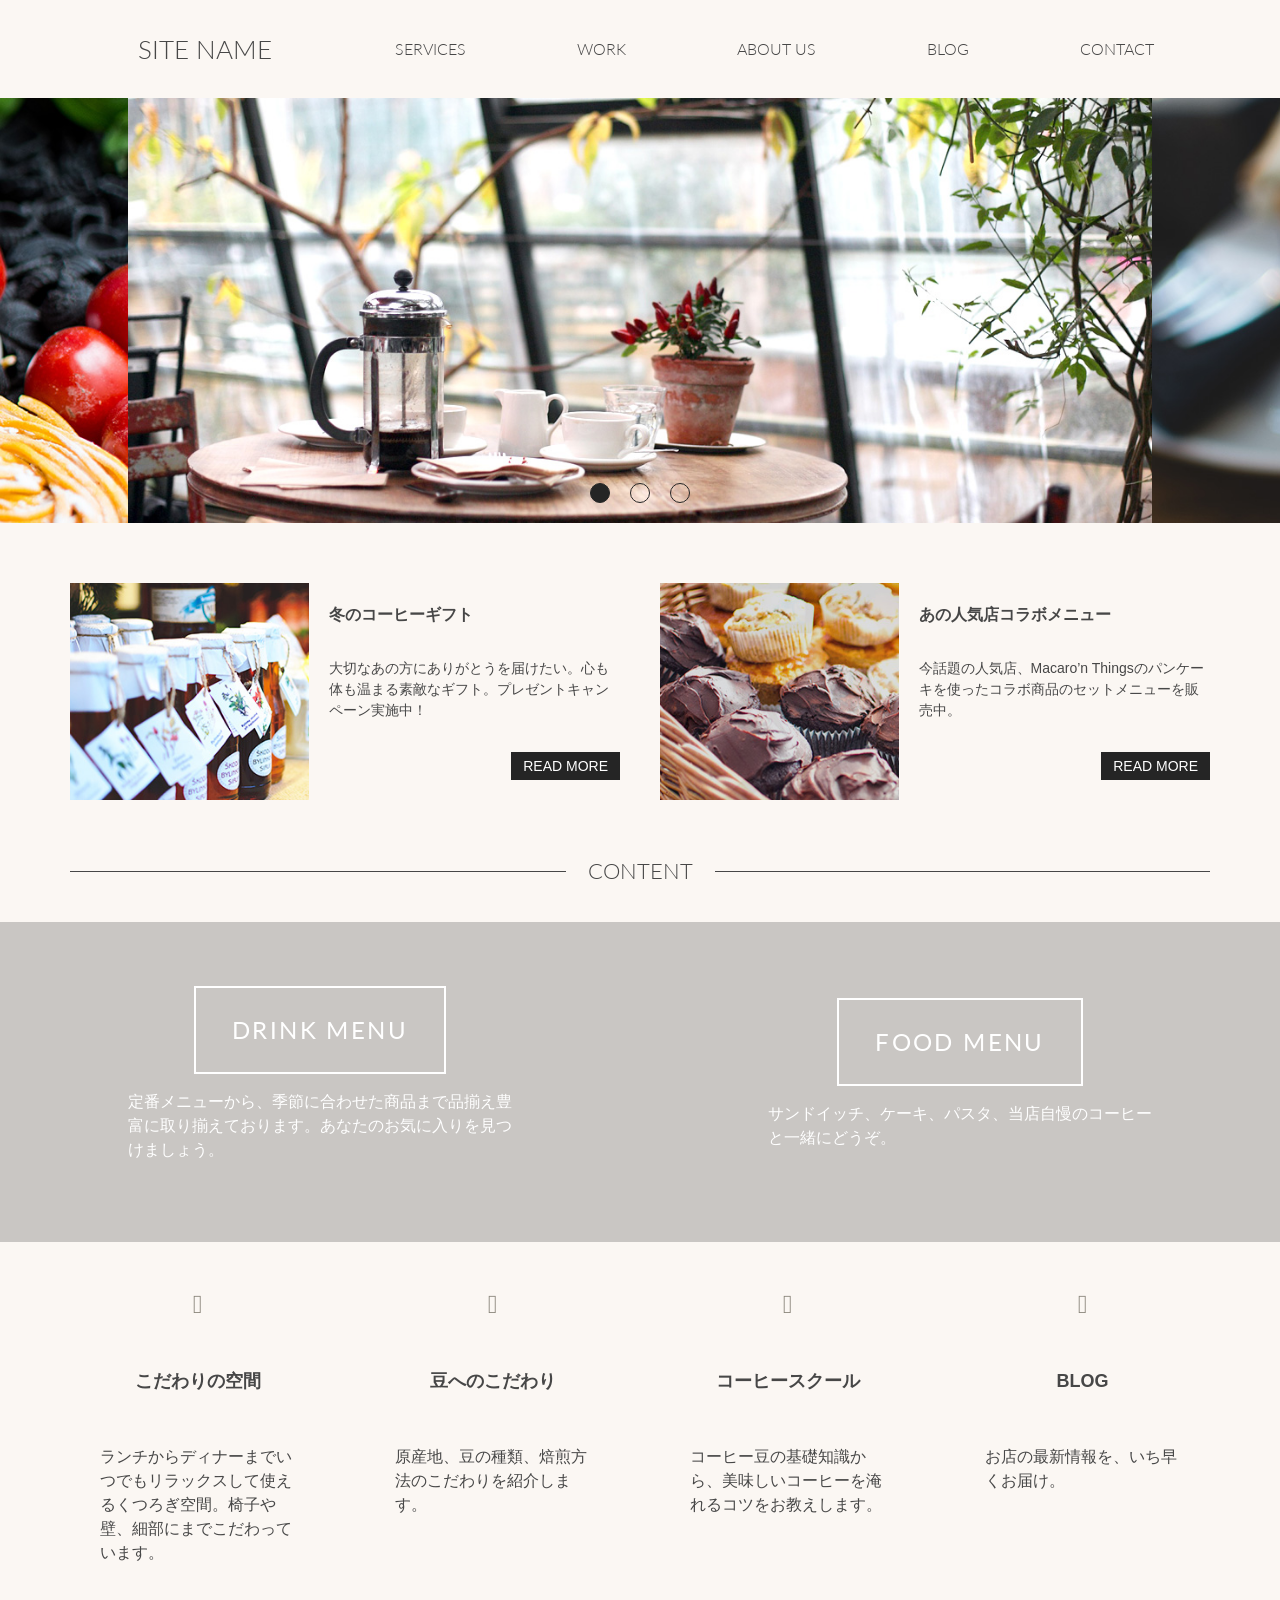
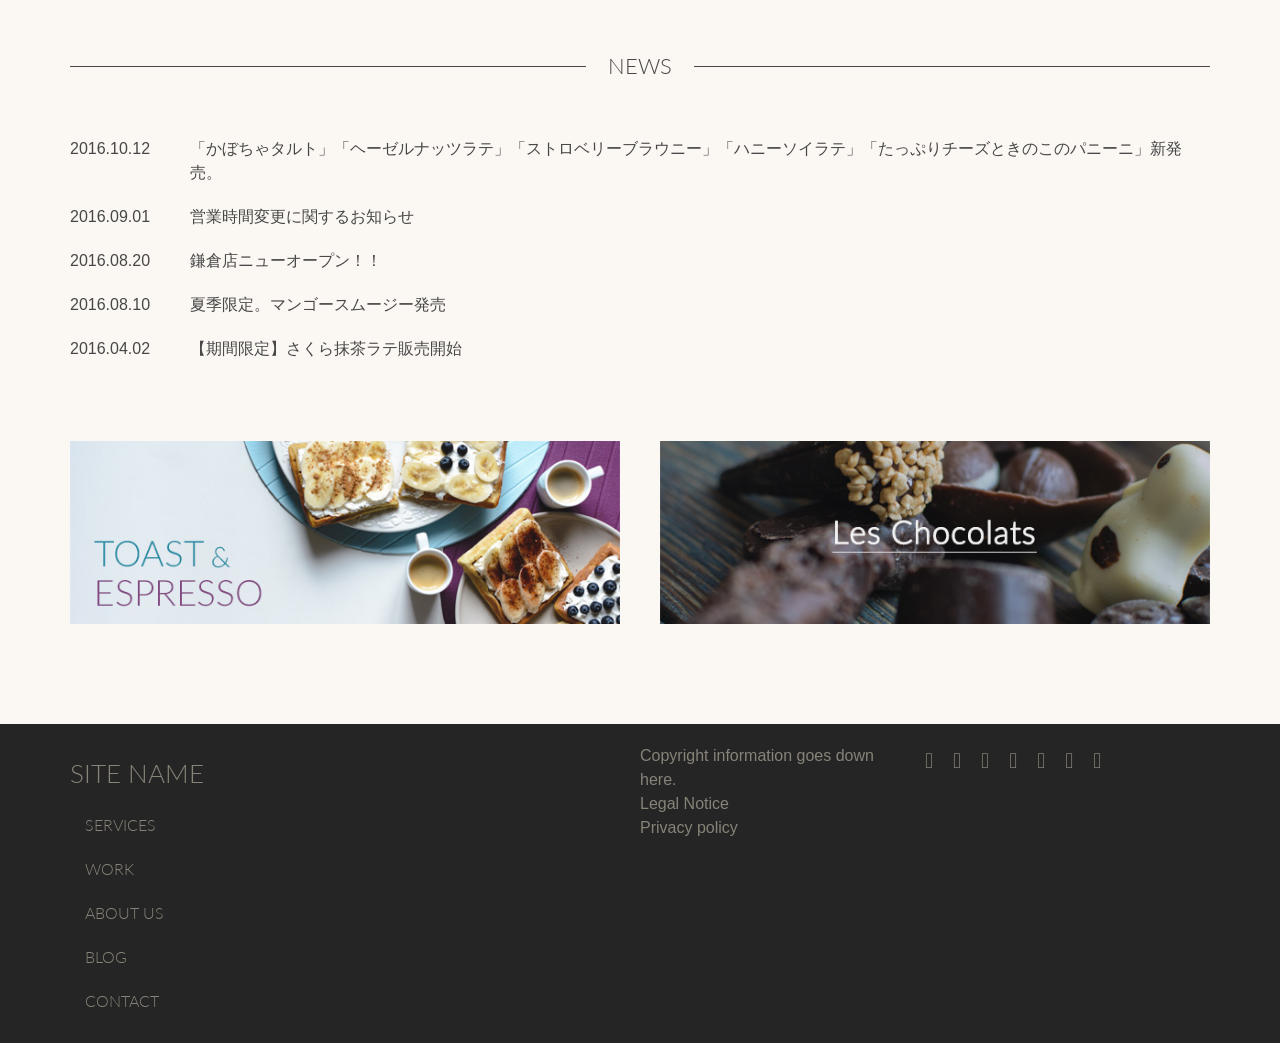
==== commit 0ac744fa: "スタイルシートのパスを変更" ====
--- a/index.html
+++ b/index.html
@@ -4,7 +4,7 @@
     <meta charset="UTF-8">
     <meta name="viewport" content="width=device-width, initial-scale=1">
     <title>Css Cafe</title>
-    <link rel="stylesheet" href="./dist/css/main.min.css">
+    <link rel="stylesheet" href="./main.css">
 </head>
 <body>
 
--- a/main.css
+++ b/main.css
@@ -0,0 +1,3026 @@
+@charset "UTF-8";
+@import url(https://fonts.googleapis.com/css?family=Lato:400,300);
+/*! sanitize.css v3.2.0 | CC0 1.0 Public Domain | github.com/10up/sanitize.css */
+/*
+ * Normalization
+ */
+audio:not([controls]) {
+  display: none;
+  /* Chrome 44-, iOS 8+, Safari 9+ */ }
+
+button {
+  -webkit-appearance: button;
+  /* iOS 8+ */
+  overflow: visible;
+  /* Internet Explorer 11- */ }
+
+details {
+  display: block;
+  /* Edge 12+, Firefox 40+, Internet Explorer 11-, Windows Phone 8.1+ */ }
+
+html {
+  -ms-overflow-style: -ms-autohiding-scrollbar;
+  /* Edge 12+, Internet Explorer 11- */
+  overflow-y: scroll;
+  /* All browsers without overlaying scrollbars */
+  -webkit-text-size-adjust: 100%;
+  /* iOS 8+ */ }
+
+input {
+  -webkit-border-radius: 0; }
+
+input[type="button"],
+input[type="reset"],
+input[type="submit"] {
+  -webkit-appearance: button;
+  /* iOS 8+ */ }
+
+input[type="number"] {
+  width: auto;
+  /* Firefox 36+ */ }
+
+input[type="search"] {
+  -webkit-appearance: textfield;
+  /* Chrome 45+, Safari 9+ */ }
+
+input[type="search"]::-webkit-search-cancel-button,
+input[type="search"]::-webkit-search-decoration {
+  -webkit-appearance: none;
+  /* Chrome 45+, Safari 9+ */ }
+
+main {
+  display: block;
+  /* Android 4.3-, Internet Explorer 11-, Windows Phone 8.1+ */ }
+
+pre {
+  overflow: auto;
+  /* Internet Explorer 11- */ }
+
+progress {
+  display: inline-block;
+  /* Internet Explorer 11-, Windows Phone 8.1+ */ }
+
+small {
+  font-size: 75%;
+  /* All browsers */ }
+
+summary {
+  display: block;
+  /* Firefox 40+, Internet Explorer 11-, Windows Phone 8.1+ */ }
+
+svg:not(:root) {
+  overflow: hidden;
+  /* Internet Explorer 11- */ }
+
+template {
+  display: none;
+  /* Android 4.3-, Internet Explorer 11-, iOS 7-, Safari 7-, Windows Phone 8.1+ */ }
+
+textarea {
+  overflow: auto;
+  /* Edge 12+, Internet Explorer 11- */ }
+
+[hidden] {
+  display: none;
+  /* Internet Explorer 10- */ }
+
+/*
+ * Universal inheritance
+ */
+*,
+:before,
+:after {
+  box-sizing: inherit; }
+
+* {
+  font-size: inherit;
+  line-height: inherit; }
+
+:before,
+:after {
+  text-decoration: inherit;
+  vertical-align: inherit; }
+
+/*
+ * Opinionated defaults
+ */
+/* specify the border style and width of all elements */
+*,
+:before,
+:after {
+  border-style: solid;
+  border-width: 0; }
+
+/* specify the core styles of all elements */
+* {
+  background-repeat: no-repeat;
+  margin: 0;
+  padding: 0; }
+
+/* specify the root styles of the document */
+:root {
+  background-color: #ffffff;
+  box-sizing: border-box;
+  color: #000000;
+  cursor: default;
+  font: 100%/1.5 sans-serif; }
+
+/* specify the text decoration of anchors */
+a {
+  text-decoration: none; }
+
+/* specify the alignment of media elements */
+audio,
+canvas,
+iframe,
+img,
+svg,
+video {
+  vertical-align: middle; }
+
+/* specify the background color of form elements */
+button,
+input,
+select,
+textarea {
+  background-color: transparent; }
+
+/* specify the inherited color and font of form elements */
+button,
+input,
+select,
+textarea {
+  color: inherit;
+  font-family: inherit;
+  font-style: inherit;
+  font-weight: inherit; }
+
+/* specify the minimum height of form elements */
+button,
+[type="button"],
+[type="date"],
+[type="datetime"],
+[type="datetime-local"],
+[type="email"],
+[type="month"],
+[type="number"],
+[type="password"],
+[type="reset"],
+[type="search"],
+[type="submit"],
+[type="tel"],
+[type="text"],
+[type="time"],
+[type="url"],
+[type="week"],
+select,
+textarea {
+  min-height: 1.5em; }
+
+/* specify the font family of code elements */
+code,
+kbd,
+pre,
+samp {
+  font-family: monospace, monospace; }
+
+/* specify the list style of nav lists */
+nav ol,
+nav ul {
+  list-style: none; }
+
+/* specify the standard appearance of selects */
+select {
+  -moz-appearance: none;
+  /* Firefox 40+ */
+  -webkit-appearance: none; }
+
+select::-ms-expand {
+  display: none;
+  /* Edge 12+, Internet Explorer 11- */ }
+
+select::-ms-value {
+  color: currentColor;
+  /* Edge 12+, Internet Explorer 11- */ }
+
+/* specify the border styling of tables */
+table {
+  border-collapse: collapse;
+  border-spacing: 0; }
+
+/* specify the resizability of textareas */
+textarea {
+  resize: vertical; }
+
+/* specify the background color, font color, and drop shadow of text selections */
+::-moz-selection {
+  background-color: #b3d4fc;
+  /* required when declaring ::selection */
+  color: #ffffff;
+  text-shadow: none; }
+
+::selection {
+  background-color: #b3d4fc;
+  /* required when declaring ::selection */
+  color: #ffffff;
+  text-shadow: none; }
+
+/* specify the progress cursor of updating elements */
+[aria-busy="true"] {
+  cursor: progress; }
+
+/* specify the pointer cursor of trigger elements */
+[aria-controls] {
+  cursor: pointer; }
+
+/* specify the unstyled cursor of disabled, not-editable, or otherwise inoperable elements */
+[aria-disabled] {
+  cursor: default; }
+
+/* specify the style of visually hidden yet accessible elements */
+[hidden][aria-hidden="false"] {
+  clip: rect(0 0 0 0);
+  display: inherit;
+  position: absolute; }
+
+[hidden][aria-hidden="false"]:focus {
+  clip: auto; }
+
+/* remove delay from tapping on clickable elements */
+a,
+area,
+button,
+input,
+label,
+select,
+textarea,
+[tabindex] {
+  -ms-touch-action: manipulation;
+  touch-action: manipulation; }
+
+/*# sourceMappingURL=sanitize.css.map */
+:root, html, body {
+  background-color: #fbf7f3;
+  color: #474747;
+  width: 100%; }
+
+* {
+  box-sizing: border-box; }
+
+li {
+  list-style-type: none; }
+
+a {
+  color: #474747; }
+
+a:hover {
+  text-decoration: none;
+  color: #878378; }
+
+/*!
+ *  Font Awesome 4.6.1 by @davegandy - http://fontawesome.io - @fontawesome
+ *  License - http://fontawesome.io/license (Font: SIL OFL 1.1, CSS: MIT License)
+ */
+/* FONT PATH
+ * -------------------------- */
+@font-face {
+  font-family: 'FontAwesome';
+  src: url("../fonts/fontawesome-webfont.eot?v=4.6.1");
+  src: url("../fonts/fontawesome-webfont.eot?#iefix&v=4.6.1") format("embedded-opentype"), url("../fonts/fontawesome-webfont.woff2?v=4.6.1") format("woff2"), url("../fonts/fontawesome-webfont.woff?v=4.6.1") format("woff"), url("../fonts/fontawesome-webfont.ttf?v=4.6.1") format("truetype"), url("../fonts/fontawesome-webfont.svg?v=4.6.1#fontawesomeregular") format("svg");
+  font-weight: normal;
+  font-style: normal; }
+
+.fa {
+  display: inline-block;
+  font: normal normal normal 14px/1 FontAwesome;
+  font-size: inherit;
+  text-rendering: auto;
+  -webkit-font-smoothing: antialiased;
+  -moz-osx-font-smoothing: grayscale; }
+
+/* makes the font 33% larger relative to the icon container */
+.fa-lg {
+  font-size: 1.33333em;
+  line-height: 0.75em;
+  vertical-align: -15%; }
+
+.fa-2x {
+  font-size: 2em; }
+
+.fa-3x {
+  font-size: 3em; }
+
+.fa-4x {
+  font-size: 4em; }
+
+.fa-5x {
+  font-size: 5em; }
+
+.fa-fw {
+  width: 1.28571em;
+  text-align: center; }
+
+.fa-ul {
+  padding-left: 0;
+  margin-left: 2.14286em;
+  list-style-type: none; }
+  .fa-ul > li {
+    position: relative; }
+
+.fa-li {
+  position: absolute;
+  left: -2.14286em;
+  width: 2.14286em;
+  top: 0.14286em;
+  text-align: center; }
+  .fa-li.fa-lg {
+    left: -1.85714em; }
+
+.fa-border {
+  padding: .2em .25em .15em;
+  border: solid 0.08em #eee;
+  border-radius: .1em; }
+
+.fa-pull-left {
+  float: left; }
+
+.fa-pull-right {
+  float: right; }
+
+.fa.fa-pull-left {
+  margin-right: .3em; }
+
+.fa.fa-pull-right {
+  margin-left: .3em; }
+
+/* Deprecated as of 4.4.0 */
+.pull-right {
+  float: right; }
+
+.pull-left {
+  float: left; }
+
+.fa.pull-left {
+  margin-right: .3em; }
+
+.fa.pull-right {
+  margin-left: .3em; }
+
+.fa-spin {
+  animation: fa-spin 2s infinite linear; }
+
+.fa-pulse {
+  animation: fa-spin 1s infinite steps(8); }
+
+@keyframes fa-spin {
+  0% {
+    transform: rotate(0deg); }
+  100% {
+    transform: rotate(359deg); } }
+
+.fa-rotate-90 {
+  -ms-filter: "progid:DXImageTransform.Microsoft.BasicImage(rotation=1)";
+  transform: rotate(90deg); }
+
+.fa-rotate-180 {
+  -ms-filter: "progid:DXImageTransform.Microsoft.BasicImage(rotation=2)";
+  transform: rotate(180deg); }
+
+.fa-rotate-270 {
+  -ms-filter: "progid:DXImageTransform.Microsoft.BasicImage(rotation=3)";
+  transform: rotate(270deg); }
+
+.fa-flip-horizontal {
+  -ms-filter: "progid:DXImageTransform.Microsoft.BasicImage(rotation=0, mirror=1)";
+  transform: scale(-1, 1); }
+
+.fa-flip-vertical {
+  -ms-filter: "progid:DXImageTransform.Microsoft.BasicImage(rotation=2, mirror=1)";
+  transform: scale(1, -1); }
+
+:root .fa-rotate-90,
+:root .fa-rotate-180,
+:root .fa-rotate-270,
+:root .fa-flip-horizontal,
+:root .fa-flip-vertical {
+  -webkit-filter: none;
+          filter: none; }
+
+.fa-stack {
+  position: relative;
+  display: inline-block;
+  width: 2em;
+  height: 2em;
+  line-height: 2em;
+  vertical-align: middle; }
+
+.fa-stack-1x, .fa-stack-2x {
+  position: absolute;
+  left: 0;
+  width: 100%;
+  text-align: center; }
+
+.fa-stack-1x {
+  line-height: inherit; }
+
+.fa-stack-2x {
+  font-size: 2em; }
+
+.fa-inverse {
+  color: #fff; }
+
+/* Font Awesome uses the Unicode Private Use Area (PUA) to ensure screen
+   readers do not read off random characters that represent icons */
+.fa-glass:before {
+  content: ""; }
+
+.fa-music:before {
+  content: ""; }
+
+.fa-search:before {
+  content: ""; }
+
+.fa-envelope-o:before {
+  content: ""; }
+
+.fa-heart:before {
+  content: ""; }
+
+.fa-star:before {
+  content: ""; }
+
+.fa-star-o:before {
+  content: ""; }
+
+.fa-user:before {
+  content: ""; }
+
+.fa-film:before {
+  content: ""; }
+
+.fa-th-large:before {
+  content: ""; }
+
+.fa-th:before {
+  content: ""; }
+
+.fa-th-list:before {
+  content: ""; }
+
+.fa-check:before {
+  content: ""; }
+
+.fa-remove:before,
+.fa-close:before,
+.fa-times:before {
+  content: ""; }
+
+.fa-search-plus:before {
+  content: ""; }
+
+.fa-search-minus:before {
+  content: ""; }
+
+.fa-power-off:before {
+  content: ""; }
+
+.fa-signal:before {
+  content: ""; }
+
+.fa-gear:before,
+.fa-cog:before {
+  content: ""; }
+
+.fa-trash-o:before {
+  content: ""; }
+
+.fa-home:before {
+  content: ""; }
+
+.fa-file-o:before {
+  content: ""; }
+
+.fa-clock-o:before {
+  content: ""; }
+
+.fa-road:before {
+  content: ""; }
+
+.fa-download:before {
+  content: ""; }
+
+.fa-arrow-circle-o-down:before {
+  content: ""; }
+
+.fa-arrow-circle-o-up:before {
+  content: ""; }
+
+.fa-inbox:before {
+  content: ""; }
+
+.fa-play-circle-o:before {
+  content: ""; }
+
+.fa-rotate-right:before,
+.fa-repeat:before {
+  content: ""; }
+
+.fa-refresh:before {
+  content: ""; }
+
+.fa-list-alt:before {
+  content: ""; }
+
+.fa-lock:before {
+  content: ""; }
+
+.fa-flag:before {
+  content: ""; }
+
+.fa-headphones:before {
+  content: ""; }
+
+.fa-volume-off:before {
+  content: ""; }
+
+.fa-volume-down:before {
+  content: ""; }
+
+.fa-volume-up:before {
+  content: ""; }
+
+.fa-qrcode:before {
+  content: ""; }
+
+.fa-barcode:before {
+  content: ""; }
+
+.fa-tag:before {
+  content: ""; }
+
+.fa-tags:before {
+  content: ""; }
+
+.fa-book:before {
+  content: ""; }
+
+.fa-bookmark:before {
+  content: ""; }
+
+.fa-print:before {
+  content: ""; }
+
+.fa-camera:before {
+  content: ""; }
+
+.fa-font:before {
+  content: ""; }
+
+.fa-bold:before {
+  content: ""; }
+
+.fa-italic:before {
+  content: ""; }
+
+.fa-text-height:before {
+  content: ""; }
+
+.fa-text-width:before {
+  content: ""; }
+
+.fa-align-left:before {
+  content: ""; }
+
+.fa-align-center:before {
+  content: ""; }
+
+.fa-align-right:before {
+  content: ""; }
+
+.fa-align-justify:before {
+  content: ""; }
+
+.fa-list:before {
+  content: ""; }
+
+.fa-dedent:before,
+.fa-outdent:before {
+  content: ""; }
+
+.fa-indent:before {
+  content: ""; }
+
+.fa-video-camera:before {
+  content: ""; }
+
+.fa-photo:before,
+.fa-image:before,
+.fa-picture-o:before {
+  content: ""; }
+
+.fa-pencil:before {
+  content: ""; }
+
+.fa-map-marker:before {
+  content: ""; }
+
+.fa-adjust:before {
+  content: ""; }
+
+.fa-tint:before {
+  content: ""; }
+
+.fa-edit:before,
+.fa-pencil-square-o:before {
+  content: ""; }
+
+.fa-share-square-o:before {
+  content: ""; }
+
+.fa-check-square-o:before {
+  content: ""; }
+
+.fa-arrows:before {
+  content: ""; }
+
+.fa-step-backward:before {
+  content: ""; }
+
+.fa-fast-backward:before {
+  content: ""; }
+
+.fa-backward:before {
+  content: ""; }
+
+.fa-play:before {
+  content: ""; }
+
+.fa-pause:before {
+  content: ""; }
+
+.fa-stop:before {
+  content: ""; }
+
+.fa-forward:before {
+  content: ""; }
+
+.fa-fast-forward:before {
+  content: ""; }
+
+.fa-step-forward:before {
+  content: ""; }
+
+.fa-eject:before {
+  content: ""; }
+
+.fa-chevron-left:before {
+  content: ""; }
+
+.fa-chevron-right:before {
+  content: ""; }
+
+.fa-plus-circle:before {
+  content: ""; }
+
+.fa-minus-circle:before {
+  content: ""; }
+
+.fa-times-circle:before {
+  content: ""; }
+
+.fa-check-circle:before {
+  content: ""; }
+
+.fa-question-circle:before {
+  content: ""; }
+
+.fa-info-circle:before {
+  content: ""; }
+
+.fa-crosshairs:before {
+  content: ""; }
+
+.fa-times-circle-o:before {
+  content: ""; }
+
+.fa-check-circle-o:before {
+  content: ""; }
+
+.fa-ban:before {
+  content: ""; }
+
+.fa-arrow-left:before {
+  content: ""; }
+
+.fa-arrow-right:before {
+  content: ""; }
+
+.fa-arrow-up:before {
+  content: ""; }
+
+.fa-arrow-down:before {
+  content: ""; }
+
+.fa-mail-forward:before,
+.fa-share:before {
+  content: ""; }
+
+.fa-expand:before {
+  content: ""; }
+
+.fa-compress:before {
+  content: ""; }
+
+.fa-plus:before {
+  content: ""; }
+
+.fa-minus:before {
+  content: ""; }
+
+.fa-asterisk:before {
+  content: ""; }
+
+.fa-exclamation-circle:before {
+  content: ""; }
+
+.fa-gift:before {
+  content: ""; }
+
+.fa-leaf:before {
+  content: ""; }
+
+.fa-fire:before {
+  content: ""; }
+
+.fa-eye:before {
+  content: ""; }
+
+.fa-eye-slash:before {
+  content: ""; }
+
+.fa-warning:before,
+.fa-exclamation-triangle:before {
+  content: ""; }
+
+.fa-plane:before {
+  content: ""; }
+
+.fa-calendar:before {
+  content: ""; }
+
+.fa-random:before {
+  content: ""; }
+
+.fa-comment:before {
+  content: ""; }
+
+.fa-magnet:before {
+  content: ""; }
+
+.fa-chevron-up:before {
+  content: ""; }
+
+.fa-chevron-down:before {
+  content: ""; }
+
+.fa-retweet:before {
+  content: ""; }
+
+.fa-shopping-cart:before {
+  content: ""; }
+
+.fa-folder:before {
+  content: ""; }
+
+.fa-folder-open:before {
+  content: ""; }
+
+.fa-arrows-v:before {
+  content: ""; }
+
+.fa-arrows-h:before {
+  content: ""; }
+
+.fa-bar-chart-o:before,
+.fa-bar-chart:before {
+  content: ""; }
+
+.fa-twitter-square:before {
+  content: ""; }
+
+.fa-facebook-square:before {
+  content: ""; }
+
+.fa-camera-retro:before {
+  content: ""; }
+
+.fa-key:before {
+  content: ""; }
+
+.fa-gears:before,
+.fa-cogs:before {
+  content: ""; }
+
+.fa-comments:before {
+  content: ""; }
+
+.fa-thumbs-o-up:before {
+  content: ""; }
+
+.fa-thumbs-o-down:before {
+  content: ""; }
+
+.fa-star-half:before {
+  content: ""; }
+
+.fa-heart-o:before {
+  content: ""; }
+
+.fa-sign-out:before {
+  content: ""; }
+
+.fa-linkedin-square:before {
+  content: ""; }
+
+.fa-thumb-tack:before {
+  content: ""; }
+
+.fa-external-link:before {
+  content: ""; }
+
+.fa-sign-in:before {
+  content: ""; }
+
+.fa-trophy:before {
+  content: ""; }
+
+.fa-github-square:before {
+  content: ""; }
+
+.fa-upload:before {
+  content: ""; }
+
+.fa-lemon-o:before {
+  content: ""; }
+
+.fa-phone:before {
+  content: ""; }
+
+.fa-square-o:before {
+  content: ""; }
+
+.fa-bookmark-o:before {
+  content: ""; }
+
+.fa-phone-square:before {
+  content: ""; }
+
+.fa-twitter:before {
+  content: ""; }
+
+.fa-facebook-f:before,
+.fa-facebook:before {
+  content: ""; }
+
+.fa-github:before {
+  content: ""; }
+
+.fa-unlock:before {
+  content: ""; }
+
+.fa-credit-card:before {
+  content: ""; }
+
+.fa-feed:before,
+.fa-rss:before {
+  content: ""; }
+
+.fa-hdd-o:before {
+  content: ""; }
+
+.fa-bullhorn:before {
+  content: ""; }
+
+.fa-bell:before {
+  content: ""; }
+
+.fa-certificate:before {
+  content: ""; }
+
+.fa-hand-o-right:before {
+  content: ""; }
+
+.fa-hand-o-left:before {
+  content: ""; }
+
+.fa-hand-o-up:before {
+  content: ""; }
+
+.fa-hand-o-down:before {
+  content: ""; }
+
+.fa-arrow-circle-left:before {
+  content: ""; }
+
+.fa-arrow-circle-right:before {
+  content: ""; }
+
+.fa-arrow-circle-up:before {
+  content: ""; }
+
+.fa-arrow-circle-down:before {
+  content: ""; }
+
+.fa-globe:before {
+  content: ""; }
+
+.fa-wrench:before {
+  content: ""; }
+
+.fa-tasks:before {
+  content: ""; }
+
+.fa-filter:before {
+  content: ""; }
+
+.fa-briefcase:before {
+  content: ""; }
+
+.fa-arrows-alt:before {
+  content: ""; }
+
+.fa-group:before,
+.fa-users:before {
+  content: ""; }
+
+.fa-chain:before,
+.fa-link:before {
+  content: ""; }
+
+.fa-cloud:before {
+  content: ""; }
+
+.fa-flask:before {
+  content: ""; }
+
+.fa-cut:before,
+.fa-scissors:before {
+  content: ""; }
+
+.fa-copy:before,
+.fa-files-o:before {
+  content: ""; }
+
+.fa-paperclip:before {
+  content: ""; }
+
+.fa-save:before,
+.fa-floppy-o:before {
+  content: ""; }
+
+.fa-square:before {
+  content: ""; }
+
+.fa-navicon:before,
+.fa-reorder:before,
+.fa-bars:before {
+  content: ""; }
+
+.fa-list-ul:before {
+  content: ""; }
+
+.fa-list-ol:before {
+  content: ""; }
+
+.fa-strikethrough:before {
+  content: ""; }
+
+.fa-underline:before {
+  content: ""; }
+
+.fa-table:before {
+  content: ""; }
+
+.fa-magic:before {
+  content: ""; }
+
+.fa-truck:before {
+  content: ""; }
+
+.fa-pinterest:before {
+  content: ""; }
+
+.fa-pinterest-square:before {
+  content: ""; }
+
+.fa-google-plus-square:before {
+  content: ""; }
+
+.fa-google-plus:before {
+  content: ""; }
+
+.fa-money:before {
+  content: ""; }
+
+.fa-caret-down:before {
+  content: ""; }
+
+.fa-caret-up:before {
+  content: ""; }
+
+.fa-caret-left:before {
+  content: ""; }
+
+.fa-caret-right:before {
+  content: ""; }
+
+.fa-columns:before {
+  content: ""; }
+
+.fa-unsorted:before,
+.fa-sort:before {
+  content: ""; }
+
+.fa-sort-down:before,
+.fa-sort-desc:before {
+  content: ""; }
+
+.fa-sort-up:before,
+.fa-sort-asc:before {
+  content: ""; }
+
+.fa-envelope:before {
+  content: ""; }
+
+.fa-linkedin:before {
+  content: ""; }
+
+.fa-rotate-left:before,
+.fa-undo:before {
+  content: ""; }
+
+.fa-legal:before,
+.fa-gavel:before {
+  content: ""; }
+
+.fa-dashboard:before,
+.fa-tachometer:before {
+  content: ""; }
+
+.fa-comment-o:before {
+  content: ""; }
+
+.fa-comments-o:before {
+  content: ""; }
+
+.fa-flash:before,
+.fa-bolt:before {
+  content: ""; }
+
+.fa-sitemap:before {
+  content: ""; }
+
+.fa-umbrella:before {
+  content: ""; }
+
+.fa-paste:before,
+.fa-clipboard:before {
+  content: ""; }
+
+.fa-lightbulb-o:before {
+  content: ""; }
+
+.fa-exchange:before {
+  content: ""; }
+
+.fa-cloud-download:before {
+  content: ""; }
+
+.fa-cloud-upload:before {
+  content: ""; }
+
+.fa-user-md:before {
+  content: ""; }
+
+.fa-stethoscope:before {
+  content: ""; }
+
+.fa-suitcase:before {
+  content: ""; }
+
+.fa-bell-o:before {
+  content: ""; }
+
+.fa-coffee:before {
+  content: ""; }
+
+.fa-cutlery:before {
+  content: ""; }
+
+.fa-file-text-o:before {
+  content: ""; }
+
+.fa-building-o:before {
+  content: ""; }
+
+.fa-hospital-o:before {
+  content: ""; }
+
+.fa-ambulance:before {
+  content: ""; }
+
+.fa-medkit:before {
+  content: ""; }
+
+.fa-fighter-jet:before {
+  content: ""; }
+
+.fa-beer:before {
+  content: ""; }
+
+.fa-h-square:before {
+  content: ""; }
+
+.fa-plus-square:before {
+  content: ""; }
+
+.fa-angle-double-left:before {
+  content: ""; }
+
+.fa-angle-double-right:before {
+  content: ""; }
+
+.fa-angle-double-up:before {
+  content: ""; }
+
+.fa-angle-double-down:before {
+  content: ""; }
+
+.fa-angle-left:before {
+  content: ""; }
+
+.fa-angle-right:before {
+  content: ""; }
+
+.fa-angle-up:before {
+  content: ""; }
+
+.fa-angle-down:before {
+  content: ""; }
+
+.fa-desktop:before {
+  content: ""; }
+
+.fa-laptop:before {
+  content: ""; }
+
+.fa-tablet:before {
+  content: ""; }
+
+.fa-mobile-phone:before,
+.fa-mobile:before {
+  content: ""; }
+
+.fa-circle-o:before {
+  content: ""; }
+
+.fa-quote-left:before {
+  content: ""; }
+
+.fa-quote-right:before {
+  content: ""; }
+
+.fa-spinner:before {
+  content: ""; }
+
+.fa-circle:before {
+  content: ""; }
+
+.fa-mail-reply:before,
+.fa-reply:before {
+  content: ""; }
+
+.fa-github-alt:before {
+  content: ""; }
+
+.fa-folder-o:before {
+  content: ""; }
+
+.fa-folder-open-o:before {
+  content: ""; }
+
+.fa-smile-o:before {
+  content: ""; }
+
+.fa-frown-o:before {
+  content: ""; }
+
+.fa-meh-o:before {
+  content: ""; }
+
+.fa-gamepad:before {
+  content: ""; }
+
+.fa-keyboard-o:before {
+  content: ""; }
+
+.fa-flag-o:before {
+  content: ""; }
+
+.fa-flag-checkered:before {
+  content: ""; }
+
+.fa-terminal:before {
+  content: ""; }
+
+.fa-code:before {
+  content: ""; }
+
+.fa-mail-reply-all:before,
+.fa-reply-all:before {
+  content: ""; }
+
+.fa-star-half-empty:before,
+.fa-star-half-full:before,
+.fa-star-half-o:before {
+  content: ""; }
+
+.fa-location-arrow:before {
+  content: ""; }
+
+.fa-crop:before {
+  content: ""; }
+
+.fa-code-fork:before {
+  content: ""; }
+
+.fa-unlink:before,
+.fa-chain-broken:before {
+  content: ""; }
+
+.fa-question:before {
+  content: ""; }
+
+.fa-info:before {
+  content: ""; }
+
+.fa-exclamation:before {
+  content: ""; }
+
+.fa-superscript:before {
+  content: ""; }
+
+.fa-subscript:before {
+  content: ""; }
+
+.fa-eraser:before {
+  content: ""; }
+
+.fa-puzzle-piece:before {
+  content: ""; }
+
+.fa-microphone:before {
+  content: ""; }
+
+.fa-microphone-slash:before {
+  content: ""; }
+
+.fa-shield:before {
+  content: ""; }
+
+.fa-calendar-o:before {
+  content: ""; }
+
+.fa-fire-extinguisher:before {
+  content: ""; }
+
+.fa-rocket:before {
+  content: ""; }
+
+.fa-maxcdn:before {
+  content: ""; }
+
+.fa-chevron-circle-left:before {
+  content: ""; }
+
+.fa-chevron-circle-right:before {
+  content: ""; }
+
+.fa-chevron-circle-up:before {
+  content: ""; }
+
+.fa-chevron-circle-down:before {
+  content: ""; }
+
+.fa-html5:before {
+  content: ""; }
+
+.fa-css3:before {
+  content: ""; }
+
+.fa-anchor:before {
+  content: ""; }
+
+.fa-unlock-alt:before {
+  content: ""; }
+
+.fa-bullseye:before {
+  content: ""; }
+
+.fa-ellipsis-h:before {
+  content: ""; }
+
+.fa-ellipsis-v:before {
+  content: ""; }
+
+.fa-rss-square:before {
+  content: ""; }
+
+.fa-play-circle:before {
+  content: ""; }
+
+.fa-ticket:before {
+  content: ""; }
+
+.fa-minus-square:before {
+  content: ""; }
+
+.fa-minus-square-o:before {
+  content: ""; }
+
+.fa-level-up:before {
+  content: ""; }
+
+.fa-level-down:before {
+  content: ""; }
+
+.fa-check-square:before {
+  content: ""; }
+
+.fa-pencil-square:before {
+  content: ""; }
+
+.fa-external-link-square:before {
+  content: ""; }
+
+.fa-share-square:before {
+  content: ""; }
+
+.fa-compass:before {
+  content: ""; }
+
+.fa-toggle-down:before,
+.fa-caret-square-o-down:before {
+  content: ""; }
+
+.fa-toggle-up:before,
+.fa-caret-square-o-up:before {
+  content: ""; }
+
+.fa-toggle-right:before,
+.fa-caret-square-o-right:before {
+  content: ""; }
+
+.fa-euro:before,
+.fa-eur:before {
+  content: ""; }
+
+.fa-gbp:before {
+  content: ""; }
+
+.fa-dollar:before,
+.fa-usd:before {
+  content: ""; }
+
+.fa-rupee:before,
+.fa-inr:before {
+  content: ""; }
+
+.fa-cny:before,
+.fa-rmb:before,
+.fa-yen:before,
+.fa-jpy:before {
+  content: ""; }
+
+.fa-ruble:before,
+.fa-rouble:before,
+.fa-rub:before {
+  content: ""; }
+
+.fa-won:before,
+.fa-krw:before {
+  content: ""; }
+
+.fa-bitcoin:before,
+.fa-btc:before {
+  content: ""; }
+
+.fa-file:before {
+  content: ""; }
+
+.fa-file-text:before {
+  content: ""; }
+
+.fa-sort-alpha-asc:before {
+  content: ""; }
+
+.fa-sort-alpha-desc:before {
+  content: ""; }
+
+.fa-sort-amount-asc:before {
+  content: ""; }
+
+.fa-sort-amount-desc:before {
+  content: ""; }
+
+.fa-sort-numeric-asc:before {
+  content: ""; }
+
+.fa-sort-numeric-desc:before {
+  content: ""; }
+
+.fa-thumbs-up:before {
+  content: ""; }
+
+.fa-thumbs-down:before {
+  content: ""; }
+
+.fa-youtube-square:before {
+  content: ""; }
+
+.fa-youtube:before {
+  content: ""; }
+
+.fa-xing:before {
+  content: ""; }
+
+.fa-xing-square:before {
+  content: ""; }
+
+.fa-youtube-play:before {
+  content: ""; }
+
+.fa-dropbox:before {
+  content: ""; }
+
+.fa-stack-overflow:before {
+  content: ""; }
+
+.fa-instagram:before {
+  content: ""; }
+
+.fa-flickr:before {
+  content: ""; }
+
+.fa-adn:before {
+  content: ""; }
+
+.fa-bitbucket:before {
+  content: ""; }
+
+.fa-bitbucket-square:before {
+  content: ""; }
+
+.fa-tumblr:before {
+  content: ""; }
+
+.fa-tumblr-square:before {
+  content: ""; }
+
+.fa-long-arrow-down:before {
+  content: ""; }
+
+.fa-long-arrow-up:before {
+  content: ""; }
+
+.fa-long-arrow-left:before {
+  content: ""; }
+
+.fa-long-arrow-right:before {
+  content: ""; }
+
+.fa-apple:before {
+  content: ""; }
+
+.fa-windows:before {
+  content: ""; }
+
+.fa-android:before {
+  content: ""; }
+
+.fa-linux:before {
+  content: ""; }
+
+.fa-dribbble:before {
+  content: ""; }
+
+.fa-skype:before {
+  content: ""; }
+
+.fa-foursquare:before {
+  content: ""; }
+
+.fa-trello:before {
+  content: ""; }
+
+.fa-female:before {
+  content: ""; }
+
+.fa-male:before {
+  content: ""; }
+
+.fa-gittip:before,
+.fa-gratipay:before {
+  content: ""; }
+
+.fa-sun-o:before {
+  content: ""; }
+
+.fa-moon-o:before {
+  content: ""; }
+
+.fa-archive:before {
+  content: ""; }
+
+.fa-bug:before {
+  content: ""; }
+
+.fa-vk:before {
+  content: ""; }
+
+.fa-weibo:before {
+  content: ""; }
+
+.fa-renren:before {
+  content: ""; }
+
+.fa-pagelines:before {
+  content: ""; }
+
+.fa-stack-exchange:before {
+  content: ""; }
+
+.fa-arrow-circle-o-right:before {
+  content: ""; }
+
+.fa-arrow-circle-o-left:before {
+  content: ""; }
+
+.fa-toggle-left:before,
+.fa-caret-square-o-left:before {
+  content: ""; }
+
+.fa-dot-circle-o:before {
+  content: ""; }
+
+.fa-wheelchair:before {
+  content: ""; }
+
+.fa-vimeo-square:before {
+  content: ""; }
+
+.fa-turkish-lira:before,
+.fa-try:before {
+  content: ""; }
+
+.fa-plus-square-o:before {
+  content: ""; }
+
+.fa-space-shuttle:before {
+  content: ""; }
+
+.fa-slack:before {
+  content: ""; }
+
+.fa-envelope-square:before {
+  content: ""; }
+
+.fa-wordpress:before {
+  content: ""; }
+
+.fa-openid:before {
+  content: ""; }
+
+.fa-institution:before,
+.fa-bank:before,
+.fa-university:before {
+  content: ""; }
+
+.fa-mortar-board:before,
+.fa-graduation-cap:before {
+  content: ""; }
+
+.fa-yahoo:before {
+  content: ""; }
+
+.fa-google:before {
+  content: ""; }
+
+.fa-reddit:before {
+  content: ""; }
+
+.fa-reddit-square:before {
+  content: ""; }
+
+.fa-stumbleupon-circle:before {
+  content: ""; }
+
+.fa-stumbleupon:before {
+  content: ""; }
+
+.fa-delicious:before {
+  content: ""; }
+
+.fa-digg:before {
+  content: ""; }
+
+.fa-pied-piper:before {
+  content: ""; }
+
+.fa-pied-piper-alt:before {
+  content: ""; }
+
+.fa-drupal:before {
+  content: ""; }
+
+.fa-joomla:before {
+  content: ""; }
+
+.fa-language:before {
+  content: ""; }
+
+.fa-fax:before {
+  content: ""; }
+
+.fa-building:before {
+  content: ""; }
+
+.fa-child:before {
+  content: ""; }
+
+.fa-paw:before {
+  content: ""; }
+
+.fa-spoon:before {
+  content: ""; }
+
+.fa-cube:before {
+  content: ""; }
+
+.fa-cubes:before {
+  content: ""; }
+
+.fa-behance:before {
+  content: ""; }
+
+.fa-behance-square:before {
+  content: ""; }
+
+.fa-steam:before {
+  content: ""; }
+
+.fa-steam-square:before {
+  content: ""; }
+
+.fa-recycle:before {
+  content: ""; }
+
+.fa-automobile:before,
+.fa-car:before {
+  content: ""; }
+
+.fa-cab:before,
+.fa-taxi:before {
+  content: ""; }
+
+.fa-tree:before {
+  content: ""; }
+
+.fa-spotify:before {
+  content: ""; }
+
+.fa-deviantart:before {
+  content: ""; }
+
+.fa-soundcloud:before {
+  content: ""; }
+
+.fa-database:before {
+  content: ""; }
+
+.fa-file-pdf-o:before {
+  content: ""; }
+
+.fa-file-word-o:before {
+  content: ""; }
+
+.fa-file-excel-o:before {
+  content: ""; }
+
+.fa-file-powerpoint-o:before {
+  content: ""; }
+
+.fa-file-photo-o:before,
+.fa-file-picture-o:before,
+.fa-file-image-o:before {
+  content: ""; }
+
+.fa-file-zip-o:before,
+.fa-file-archive-o:before {
+  content: ""; }
+
+.fa-file-sound-o:before,
+.fa-file-audio-o:before {
+  content: ""; }
+
+.fa-file-movie-o:before,
+.fa-file-video-o:before {
+  content: ""; }
+
+.fa-file-code-o:before {
+  content: ""; }
+
+.fa-vine:before {
+  content: ""; }
+
+.fa-codepen:before {
+  content: ""; }
+
+.fa-jsfiddle:before {
+  content: ""; }
+
+.fa-life-bouy:before,
+.fa-life-buoy:before,
+.fa-life-saver:before,
+.fa-support:before,
+.fa-life-ring:before {
+  content: ""; }
+
+.fa-circle-o-notch:before {
+  content: ""; }
+
+.fa-ra:before,
+.fa-rebel:before {
+  content: ""; }
+
+.fa-ge:before,
+.fa-empire:before {
+  content: ""; }
+
+.fa-git-square:before {
+  content: ""; }
+
+.fa-git:before {
+  content: ""; }
+
+.fa-y-combinator-square:before,
+.fa-yc-square:before,
+.fa-hacker-news:before {
+  content: ""; }
+
+.fa-tencent-weibo:before {
+  content: ""; }
+
+.fa-qq:before {
+  content: ""; }
+
+.fa-wechat:before,
+.fa-weixin:before {
+  content: ""; }
+
+.fa-send:before,
+.fa-paper-plane:before {
+  content: ""; }
+
+.fa-send-o:before,
+.fa-paper-plane-o:before {
+  content: ""; }
+
+.fa-history:before {
+  content: ""; }
+
+.fa-circle-thin:before {
+  content: ""; }
+
+.fa-header:before {
+  content: ""; }
+
+.fa-paragraph:before {
+  content: ""; }
+
+.fa-sliders:before {
+  content: ""; }
+
+.fa-share-alt:before {
+  content: ""; }
+
+.fa-share-alt-square:before {
+  content: ""; }
+
+.fa-bomb:before {
+  content: ""; }
+
+.fa-soccer-ball-o:before,
+.fa-futbol-o:before {
+  content: ""; }
+
+.fa-tty:before {
+  content: ""; }
+
+.fa-binoculars:before {
+  content: ""; }
+
+.fa-plug:before {
+  content: ""; }
+
+.fa-slideshare:before {
+  content: ""; }
+
+.fa-twitch:before {
+  content: ""; }
+
+.fa-yelp:before {
+  content: ""; }
+
+.fa-newspaper-o:before {
+  content: ""; }
+
+.fa-wifi:before {
+  content: ""; }
+
+.fa-calculator:before {
+  content: ""; }
+
+.fa-paypal:before {
+  content: ""; }
+
+.fa-google-wallet:before {
+  content: ""; }
+
+.fa-cc-visa:before {
+  content: ""; }
+
+.fa-cc-mastercard:before {
+  content: ""; }
+
+.fa-cc-discover:before {
+  content: ""; }
+
+.fa-cc-amex:before {
+  content: ""; }
+
+.fa-cc-paypal:before {
+  content: ""; }
+
+.fa-cc-stripe:before {
+  content: ""; }
+
+.fa-bell-slash:before {
+  content: ""; }
+
+.fa-bell-slash-o:before {
+  content: ""; }
+
+.fa-trash:before {
+  content: ""; }
+
+.fa-copyright:before {
+  content: ""; }
+
+.fa-at:before {
+  content: ""; }
+
+.fa-eyedropper:before {
+  content: ""; }
+
+.fa-paint-brush:before {
+  content: ""; }
+
+.fa-birthday-cake:before {
+  content: ""; }
+
+.fa-area-chart:before {
+  content: ""; }
+
+.fa-pie-chart:before {
+  content: ""; }
+
+.fa-line-chart:before {
+  content: ""; }
+
+.fa-lastfm:before {
+  content: ""; }
+
+.fa-lastfm-square:before {
+  content: ""; }
+
+.fa-toggle-off:before {
+  content: ""; }
+
+.fa-toggle-on:before {
+  content: ""; }
+
+.fa-bicycle:before {
+  content: ""; }
+
+.fa-bus:before {
+  content: ""; }
+
+.fa-ioxhost:before {
+  content: ""; }
+
+.fa-angellist:before {
+  content: ""; }
+
+.fa-cc:before {
+  content: ""; }
+
+.fa-shekel:before,
+.fa-sheqel:before,
+.fa-ils:before {
+  content: ""; }
+
+.fa-meanpath:before {
+  content: ""; }
+
+.fa-buysellads:before {
+  content: ""; }
+
+.fa-connectdevelop:before {
+  content: ""; }
+
+.fa-dashcube:before {
+  content: ""; }
+
+.fa-forumbee:before {
+  content: ""; }
+
+.fa-leanpub:before {
+  content: ""; }
+
+.fa-sellsy:before {
+  content: ""; }
+
+.fa-shirtsinbulk:before {
+  content: ""; }
+
+.fa-simplybuilt:before {
+  content: ""; }
+
+.fa-skyatlas:before {
+  content: ""; }
+
+.fa-cart-plus:before {
+  content: ""; }
+
+.fa-cart-arrow-down:before {
+  content: ""; }
+
+.fa-diamond:before {
+  content: ""; }
+
+.fa-ship:before {
+  content: ""; }
+
+.fa-user-secret:before {
+  content: ""; }
+
+.fa-motorcycle:before {
+  content: ""; }
+
+.fa-street-view:before {
+  content: ""; }
+
+.fa-heartbeat:before {
+  content: ""; }
+
+.fa-venus:before {
+  content: ""; }
+
+.fa-mars:before {
+  content: ""; }
+
+.fa-mercury:before {
+  content: ""; }
+
+.fa-intersex:before,
+.fa-transgender:before {
+  content: ""; }
+
+.fa-transgender-alt:before {
+  content: ""; }
+
+.fa-venus-double:before {
+  content: ""; }
+
+.fa-mars-double:before {
+  content: ""; }
+
+.fa-venus-mars:before {
+  content: ""; }
+
+.fa-mars-stroke:before {
+  content: ""; }
+
+.fa-mars-stroke-v:before {
+  content: ""; }
+
+.fa-mars-stroke-h:before {
+  content: ""; }
+
+.fa-neuter:before {
+  content: ""; }
+
+.fa-genderless:before {
+  content: ""; }
+
+.fa-facebook-official:before {
+  content: ""; }
+
+.fa-pinterest-p:before {
+  content: ""; }
+
+.fa-whatsapp:before {
+  content: ""; }
+
+.fa-server:before {
+  content: ""; }
+
+.fa-user-plus:before {
+  content: ""; }
+
+.fa-user-times:before {
+  content: ""; }
+
+.fa-hotel:before,
+.fa-bed:before {
+  content: ""; }
+
+.fa-viacoin:before {
+  content: ""; }
+
+.fa-train:before {
+  content: ""; }
+
+.fa-subway:before {
+  content: ""; }
+
+.fa-medium:before {
+  content: ""; }
+
+.fa-yc:before,
+.fa-y-combinator:before {
+  content: ""; }
+
+.fa-optin-monster:before {
+  content: ""; }
+
+.fa-opencart:before {
+  content: ""; }
+
+.fa-expeditedssl:before {
+  content: ""; }
+
+.fa-battery-4:before,
+.fa-battery-full:before {
+  content: ""; }
+
+.fa-battery-3:before,
+.fa-battery-three-quarters:before {
+  content: ""; }
+
+.fa-battery-2:before,
+.fa-battery-half:before {
+  content: ""; }
+
+.fa-battery-1:before,
+.fa-battery-quarter:before {
+  content: ""; }
+
+.fa-battery-0:before,
+.fa-battery-empty:before {
+  content: ""; }
+
+.fa-mouse-pointer:before {
+  content: ""; }
+
+.fa-i-cursor:before {
+  content: ""; }
+
+.fa-object-group:before {
+  content: ""; }
+
+.fa-object-ungroup:before {
+  content: ""; }
+
+.fa-sticky-note:before {
+  content: ""; }
+
+.fa-sticky-note-o:before {
+  content: ""; }
+
+.fa-cc-jcb:before {
+  content: ""; }
+
+.fa-cc-diners-club:before {
+  content: ""; }
+
+.fa-clone:before {
+  content: ""; }
+
+.fa-balance-scale:before {
+  content: ""; }
+
+.fa-hourglass-o:before {
+  content: ""; }
+
+.fa-hourglass-1:before,
+.fa-hourglass-start:before {
+  content: ""; }
+
+.fa-hourglass-2:before,
+.fa-hourglass-half:before {
+  content: ""; }
+
+.fa-hourglass-3:before,
+.fa-hourglass-end:before {
+  content: ""; }
+
+.fa-hourglass:before {
+  content: ""; }
+
+.fa-hand-grab-o:before,
+.fa-hand-rock-o:before {
+  content: ""; }
+
+.fa-hand-stop-o:before,
+.fa-hand-paper-o:before {
+  content: ""; }
+
+.fa-hand-scissors-o:before {
+  content: ""; }
+
+.fa-hand-lizard-o:before {
+  content: ""; }
+
+.fa-hand-spock-o:before {
+  content: ""; }
+
+.fa-hand-pointer-o:before {
+  content: ""; }
+
+.fa-hand-peace-o:before {
+  content: ""; }
+
+.fa-trademark:before {
+  content: ""; }
+
+.fa-registered:before {
+  content: ""; }
+
+.fa-creative-commons:before {
+  content: ""; }
+
+.fa-gg:before {
+  content: ""; }
+
+.fa-gg-circle:before {
+  content: ""; }
+
+.fa-tripadvisor:before {
+  content: ""; }
+
+.fa-odnoklassniki:before {
+  content: ""; }
+
+.fa-odnoklassniki-square:before {
+  content: ""; }
+
+.fa-get-pocket:before {
+  content: ""; }
+
+.fa-wikipedia-w:before {
+  content: ""; }
+
+.fa-safari:before {
+  content: ""; }
+
+.fa-chrome:before {
+  content: ""; }
+
+.fa-firefox:before {
+  content: ""; }
+
+.fa-opera:before {
+  content: ""; }
+
+.fa-internet-explorer:before {
+  content: ""; }
+
+.fa-tv:before,
+.fa-television:before {
+  content: ""; }
+
+.fa-contao:before {
+  content: ""; }
+
+.fa-500px:before {
+  content: ""; }
+
+.fa-amazon:before {
+  content: ""; }
+
+.fa-calendar-plus-o:before {
+  content: ""; }
+
+.fa-calendar-minus-o:before {
+  content: ""; }
+
+.fa-calendar-times-o:before {
+  content: ""; }
+
+.fa-calendar-check-o:before {
+  content: ""; }
+
+.fa-industry:before {
+  content: ""; }
+
+.fa-map-pin:before {
+  content: ""; }
+
+.fa-map-signs:before {
+  content: ""; }
+
+.fa-map-o:before {
+  content: ""; }
+
+.fa-map:before {
+  content: ""; }
+
+.fa-commenting:before {
+  content: ""; }
+
+.fa-commenting-o:before {
+  content: ""; }
+
+.fa-houzz:before {
+  content: ""; }
+
+.fa-vimeo:before {
+  content: ""; }
+
+.fa-black-tie:before {
+  content: ""; }
+
+.fa-fonticons:before {
+  content: ""; }
+
+.fa-reddit-alien:before {
+  content: ""; }
+
+.fa-edge:before {
+  content: ""; }
+
+.fa-credit-card-alt:before {
+  content: ""; }
+
+.fa-codiepie:before {
+  content: ""; }
+
+.fa-modx:before {
+  content: ""; }
+
+.fa-fort-awesome:before {
+  content: ""; }
+
+.fa-usb:before {
+  content: ""; }
+
+.fa-product-hunt:before {
+  content: ""; }
+
+.fa-mixcloud:before {
+  content: ""; }
+
+.fa-scribd:before {
+  content: ""; }
+
+.fa-pause-circle:before {
+  content: ""; }
+
+.fa-pause-circle-o:before {
+  content: ""; }
+
+.fa-stop-circle:before {
+  content: ""; }
+
+.fa-stop-circle-o:before {
+  content: ""; }
+
+.fa-shopping-bag:before {
+  content: ""; }
+
+.fa-shopping-basket:before {
+  content: ""; }
+
+.fa-hashtag:before {
+  content: ""; }
+
+.fa-bluetooth:before {
+  content: ""; }
+
+.fa-bluetooth-b:before {
+  content: ""; }
+
+.fa-percent:before {
+  content: ""; }
+
+.fa-gitlab:before {
+  content: ""; }
+
+.fa-wpbeginner:before {
+  content: ""; }
+
+.fa-wpforms:before {
+  content: ""; }
+
+.fa-envira:before {
+  content: ""; }
+
+.fa-universal-access:before {
+  content: ""; }
+
+.fa-wheelchair-alt:before {
+  content: ""; }
+
+.fa-question-circle-o:before {
+  content: ""; }
+
+.fa-blind:before {
+  content: ""; }
+
+.fa-audio-description:before {
+  content: ""; }
+
+.fa-volume-control-phone:before {
+  content: ""; }
+
+.fa-braille:before {
+  content: ""; }
+
+.fa-assistive-listening-systems:before {
+  content: ""; }
+
+.fa-asl-interpreting:before,
+.fa-american-sign-language-interpreting:before {
+  content: ""; }
+
+.fa-deafness:before,
+.fa-hard-of-hearing:before,
+.fa-deaf:before {
+  content: ""; }
+
+.fa-glide:before {
+  content: ""; }
+
+.fa-glide-g:before {
+  content: ""; }
+
+.fa-signing:before,
+.fa-sign-language:before {
+  content: ""; }
+
+.fa-low-vision:before {
+  content: ""; }
+
+.fa-viadeo:before {
+  content: ""; }
+
+.fa-viadeo-square:before {
+  content: ""; }
+
+.fa-snapchat:before {
+  content: ""; }
+
+.fa-snapchat-ghost:before {
+  content: ""; }
+
+.fa-snapchat-square:before {
+  content: ""; }
+
+.sr-only {
+  position: absolute;
+  width: 1px;
+  height: 1px;
+  padding: 0;
+  margin: -1px;
+  overflow: hidden;
+  clip: rect(0, 0, 0, 0);
+  border: 0; }
+
+.sr-only-focusable:active, .sr-only-focusable:focus {
+  position: static;
+  width: auto;
+  height: auto;
+  margin: 0;
+  overflow: visible;
+  clip: auto; }
+
+.l-content {
+  display: -ms-flexbox;
+  display: flex;
+  -ms-flex-pack: justify;
+      justify-content: space-between;
+  -ms-flex: 0 1 1180px;
+      flex: 0 1 1180px;
+  -ms-flex-wrap: nowrap;
+      flex-wrap: nowrap;
+  margin: 0 auto;
+  max-width: 1180px; }
+  @media only screen and (max-width: 640px) {
+    .l-content {
+      -ms-flex-direction: column;
+          flex-direction: column; } }
+
+.l-main {
+  -ms-flex: 0 2 auto;
+      flex: 0 2 auto;
+  margin: 0 20px;
+  max-width: 865px; }
+
+.l-sub {
+  -ms-flex: 0 0 275px;
+      flex: 0 0 275px;
+  margin: 0 20px;
+  margin-left: 40px; }
+  @media only screen and (max-width: 640px) {
+    .l-sub {
+      -ms-flex: 1 1 100%;
+          flex: 1 1 100%;
+      margin: 15px; } }
+
+.l-column {
+  -ms-flex: 0 1 1180px;
+      flex: 0 1 1180px;
+  margin: 0 auto;
+  padding: 0 20px;
+  max-width: 1180px; }
+  @media only screen and (max-width: 640px) {
+    .l-column {
+      padding: 0 30px;
+      width: auto; } }
+
+.l-row {
+  display: -ms-flexbox;
+  display: flex;
+  -ms-flex-pack: justify;
+      justify-content: space-between;
+  -ms-flex-wrap: wrap;
+      flex-wrap: wrap;
+  margin: 0 auto; }
+
+.l-halfColumn {
+  -ms-flex: 1 0 0px;
+      flex: 1 0 0px;
+  max-width: 570px;
+  margin-right: 40px; }
+  .l-halfColumn:nth-child(even) {
+    margin-right: 0; }
+  @media only screen and (max-width: 640px) {
+    .l-halfColumn {
+      display: block;
+      -ms-flex: 1 1 100%;
+          flex: 1 1 100%;
+      max-width: none;
+      margin-right: 0; } }
+
+.l-quaterColumn {
+  -ms-flex: 1 0 0px;
+      flex: 1 0 0px;
+  max-width: 265px;
+  margin-right: 40px; }
+  .l-quaterColumn:nth-child(4n) {
+    margin-right: 0; }
+  @media only screen and (max-width: 640px) {
+    .l-quaterColumn {
+      -ms-flex: 1 1 100%;
+          flex: 1 1 100%;
+      max-width: none;
+      margin: 0; } }
+
+.l-tripartitionColumn {
+  -ms-flex: 1 0 0px;
+      flex: 1 0 0px;
+  max-width: 384.44444px;
+  margin-right: 26.66667px; }
+  @media only screen and (max-width: 640px) {
+    .l-tripartitionColumn {
+      -ms-flex: 1 1 100%;
+          flex: 1 1 100%;
+      max-width: none;
+      margin: 0; } }
+  .l-tripartitionColumn:last-child {
+    margin-right: 0; }
+
+.l-halfTile {
+  display: -ms-flexbox;
+  display: flex;
+  -ms-flex: 1 1 50%;
+      flex: 1 1 50%;
+  margin: 0;
+  padding: 0; }
+  @media only screen and (max-width: 640px) {
+    .l-halfTile {
+      -ms-flex-preferred-size: 100%;
+          flex-basis: 100%; } }
+
+.l-fitImg {
+  max-width: 100%;
+  max-height: 100%; }
+
+.button {
+  display: inline-block;
+  padding: 7px 12px;
+  background: #252525;
+  color: #fff;
+  font-weight: normal;
+  font-size: 14px;
+  line-height: 1; }
+
+.sectionLabel {
+  display: -ms-flexbox;
+  display: flex;
+  -ms-flex-align: center;
+      align-items: center;
+  -ms-flex: 1 1 auto;
+      flex: 1 1 auto;
+  padding-top: 20px;
+  padding-bottom: 40px;
+  color: #474747;
+  text-transform: uppercase;
+  font-size: 22px;
+  line-height: 1;
+  font-family: "Lato";
+  font-weight: 300; }
+  .sectionLabel::before, .sectionLabel::after {
+    display: block;
+    -ms-flex: 1 0 10%;
+        flex: 1 0 10%;
+    height: 0;
+    border-bottom: 1px solid #474747;
+    content: ''; }
+  .sectionLabel::before {
+    margin-right: 22px; }
+  .sectionLabel::after {
+    margin-left: 22px; }
+
+.logo {
+  display: inline-block;
+  padding: 10px 0;
+  color: #474747;
+  text-transform: uppercase;
+  font-weight: lighter;
+  font-size: 26px;
+  font-family: "Lato";
+  font-weight: 300; }
+
+.articleLabelL {
+  padding: 0 0 20px;
+  font-weight: normal;
+  font-size: 34px; }
+
+.articleLabelM {
+  padding: 40px 0 20px;
+  font-weight: normal;
+  font-size: 26px; }
+
+.articleLabelS {
+  padding: 40px 0 20px;
+  font-weight: normal;
+  font-size: 26px; }
+
+.Footer {
+  display: -ms-flexbox;
+  display: flex;
+  -ms-flex-pack: justify;
+      justify-content: space-between;
+  -ms-flex-align: start;
+      align-items: flex-start;
+  margin: 40px auto 0;
+  padding: 20px 0;
+  background-color: #252525;
+  color: #878378; }
+  .Footer__head {
+    -ms-flex: 2 1 50%;
+        flex: 2 1 50%; }
+  .Footer__head, .Footer__body {
+    padding-right: 20px; }
+    @media only screen and (max-width: 640px) {
+      .Footer__head, .Footer__body {
+        margin-bottom: 15px; } }
+  .Footer__body, .Footer__foot {
+    -ms-flex-item-align: start;
+        align-self: flex-start;
+    -ms-flex: 1 1 25%;
+        flex: 1 1 25%; }
+    @media only screen and (max-width: 640px) {
+      .Footer__body, .Footer__foot {
+        -ms-flex-preferred-size: 100%;
+            flex-basis: 100%; } }
+  .Footer a {
+    color: #878378; }
+    .Footer a:hover {
+      color: #fff; }
+
+.Header {
+  display: -ms-flexbox;
+  display: flex;
+  -ms-flex-pack: start;
+      justify-content: flex-start;
+  -ms-flex-align: center;
+      align-items: center;
+  height: 98px; }
+  .Header__head {
+    -ms-flex: 1 1 auto;
+        flex: 1 1 auto;
+    text-align: center; }
+  .Header__body {
+    -ms-flex: 3 1 auto;
+        flex: 3 1 auto;
+    font-size: 16px; }
+  @media only screen and (min-width: 641px) {
+    .Header__button {
+      display: none; } }
+  @media only screen and (max-width: 640px) {
+    .Header__button {
+      display: block;
+      color: #474747;
+      font-size: 22px; } }
+
+.Menu {
+  display: -ms-flexbox;
+  display: flex;
+  -ms-flex-pack: distribute;
+      justify-content: space-around;
+  font-family: "Lato";
+  font-weight: 300; }
+  @media only screen and (max-width: 640px) {
+    .Menu {
+      -ms-flex-direction: column;
+          flex-direction: column; } }
+  .Menu__item {
+    display: block;
+    padding: 10px 15px;
+    text-transform: uppercase; }
+  .Menu--sub {
+    -ms-flex-direction: column;
+        flex-direction: column; }
+
+@media only screen and (max-width: 640px) {
+  .SpMenu {
+    position: fixed;
+    top: 15px;
+    right: 0;
+    left: 0;
+    z-index: -1;
+    opacity: 0;
+    transition: opacity 0s .3s ease; }
+    .isOpened .SpMenu {
+      opacity: 1;
+      transition: opacity 0s 0s ease; } }
+
+.SpMenu__wrapper {
+  left: 0;
+  width: 100%;
+  transition: left .3s 0s ease; }
+  .SpMenu__wrapper.isOpened {
+    position: fixed;
+    left: 200px;
+    z-index: 1;
+    box-shadow: 0 1px 10px rgba(0, 0, 0, 0.3); }
+
+.SpMenu__overlay {
+  position: relative;
+  display: none; }
+  .isOpened .SpMenu__overlay {
+    position: fixed;
+    top: 0;
+    right: 0;
+    bottom: 0;
+    left: 200px;
+    z-index: 2;
+    display: block; }
+
+.Section {
+  margin-bottom: 40px; }
+  .Section__item {
+    margin-bottom: 40px; }
+    .Section__item:last-child {
+      margin-bottom: 0; }
+
+.SNS {
+  display: -ms-flexbox;
+  display: flex;
+  -ms-flex-align: center;
+      align-items: center;
+  font-size: 22px; }
+  @media only screen and (max-width: 640px) {
+    .SNS {
+      font-size: 16px; } }
+  .SNS__item {
+    margin-right: 20px; }
+    .SNS__item:last-child {
+      margin-right: 0; }
+  .SNS__text {
+    position: absolute;
+    clip: rect(1px, 1px, 1px, 1px);
+    width: 1px;
+    height: 1px;
+    padding: 0;
+    border: 0;
+    overflow: hidden; }
+
+.EntryPanel {
+  display: -ms-flexbox;
+  display: flex;
+  -ms-flex-align: center;
+      align-items: center; }
+  .EntryPanel__main {
+    display: -ms-flexbox;
+    display: flex;
+    -ms-flex-pack: justify;
+        justify-content: space-between;
+    -ms-flex-item-align: stretch;
+        align-self: stretch;
+    -ms-flex: 1 1 55%;
+        flex: 1 1 55%;
+    -ms-flex-direction: column;
+        flex-direction: column;
+    padding: 20px 0; }
+  .EntryPanel__sub {
+    -ms-flex: 1 1 45%;
+        flex: 1 1 45%;
+    margin-right: 20px; }
+    .EntryPanel--vertical .EntryPanel__sub {
+      margin-right: 0; }
+  .EntryPanel__thumb {
+    width: 100%;
+    height: auto; }
+  .EntryPanel__head {
+    font-weight: bold;
+    font-size: 16px; }
+  .EntryPanel__foot {
+    margin-top: 10px;
+    text-align: right; }
+  .EntryPanel__body {
+    margin-top: 10px;
+    font-size: 14px; }
+    @media only screen and (max-width: 640px) {
+      .EntryPanel__body {
+        font-size: 12px; } }
+  .EntryPanel--vertical {
+    display: block; }
+
+.ImageSlide {
+  position: relative;
+  display: -ms-flexbox;
+  display: flex;
+  -ms-flex-direction: column;
+      flex-direction: column;
+  overflow: hidden; }
+  .ImageSlide__main {
+    display: -ms-flexbox;
+    display: flex;
+    -ms-flex-wrap: nowrap;
+        flex-wrap: nowrap; }
+  .ImageSlide__item {
+    -ms-flex: 0 0 80%;
+        flex: 0 0 80%; }
+  .ImageSlide__image {
+    width: 100%;
+    height: auto; }
+  .ImageSlide__sub {
+    position: relative;
+    top: -40px;
+    display: -ms-flexbox;
+    display: flex;
+    -ms-flex-pack: center;
+        justify-content: center; }
+    @media only screen and (max-width: 640px) {
+      .ImageSlide__sub {
+        top: -20px; } }
+  .ImageSlide__dot {
+    display: block;
+    overflow: hidden;
+    margin-right: 20px;
+    width: 20px;
+    height: 20px;
+    border: 1px solid #252525;
+    border-radius: 10px;
+    text-indent: 100%;
+    white-space: nowrap;
+    cursor: pointer; }
+    .ImageSlide__dot:last-child {
+      margin-right: 0; }
+    .ImageSlide__dot:hover {
+      background: rgba(37, 37, 37, 0.7); }
+    .ImageSlide__dot.isActive {
+      background: #252525; }
+    @media only screen and (max-width: 640px) {
+      .ImageSlide__dot {
+        margin-right: 10px;
+        width: 10px;
+        height: 10px; } }
+
+.OverlayPanel {
+  display: -ms-flexbox;
+  display: flex;
+  -ms-flex-direction: column;
+      flex-direction: column;
+  -ms-flex-pack: center;
+      justify-content: center;
+  -ms-flex-align: center;
+      align-items: center;
+  width: 100%;
+  padding: 10% 20%;
+  background-color: rgba(0, 0, 0, 0.2);
+  color: #fff; }
+  .OverlayPanel:hover {
+    color: #fff;
+    background-color: rgba(0, 0, 0, 0.4); }
+  .OverlayPanel__head {
+    margin: 0 10%;
+    padding: 24px 36px;
+    border: 2px solid #fff;
+    text-align: center;
+    text-transform: uppercase;
+    letter-spacing: .1em;
+    font-size: 24px;
+    font-family: "Lato";
+    font-weight: 400; }
+    .OverlayPanel:hover .OverlayPanel__head {
+      background-color: rgba(255, 255, 255, 0.2); }
+  .OverlayPanel__body {
+    margin: 16px auto; }
+    @media only screen and (max-width: 640px) {
+      .OverlayPanel__body {
+        display: none; } }
+
+.IconPanel {
+  display: -ms-flexbox;
+  display: flex;
+  -ms-flex-align: center;
+      align-items: center;
+  -ms-flex-direction: column;
+      flex-direction: column;
+  cursor: pointer; }
+  @media only screen and (max-width: 640px) {
+    .IconPanel {
+      display: block;
+      padding: 20px 0; } }
+  .IconPanel__head {
+    padding: 20px;
+    text-align: center;
+    font-size: 18px; }
+    @media only screen and (max-width: 640px) {
+      .IconPanel__head {
+        text-align: left;
+        margin-left: 52px;
+        padding: 0 0 15px;
+        font-size: 16px; } }
+  .IconPanel__body {
+    padding: 30px;
+    max-width: 100%;
+    line-height: 1.5; }
+    @media only screen and (max-width: 640px) {
+      .IconPanel__body {
+        margin-left: 52px;
+        padding: 0;
+        font-size: 12px; } }
+  .IconPanel__icon {
+    margin-bottom: 20px;
+    padding: 10px;
+    font-size: 26px;
+    color: #878378; }
+    @media only screen and (max-width: 640px) {
+      .IconPanel__icon {
+        float: left;
+        margin-bottom: 0;
+        padding-left: 0;
+        width: 52px;
+        text-align: center; } }
+
+.NewsList {
+  display: table;
+  border-spacing: 0 10px;
+  border-collapse: separate; }
+  @media only screen and (max-width: 640px) {
+    .NewsList {
+      font-size: 12px; } }
+  .NewsList__item　 {
+    display: table-row; }
+  .NewsList__head {
+    display: table-cell;
+    padding-right: 40px; }
+  .NewsList__body {
+    display: table-cell; }
+
+.Form {
+  margin: auto;
+  max-width: 400px; }
+  .Form__input {
+    display: block;
+    margin-bottom: 40px;
+    padding: 5px 10px;
+    width: 100%;
+    border: 1px solid #474747; }
+  .Form__button {
+    display: block;
+    margin: auto; }
+
+.IndexPage__foodMenu, .IndexPage__drinkMenu {
+  display: -ms-flexbox;
+  display: flex;
+  background-position: center center;
+  background-size: cover;
+  background-repeat: no-repeat; }
+
+.IndexPage__drinkMenu {
+  background-image: url("../images/top/menu_drink.jpg"); }
+
+.IndexPage__foodMenu {
+  background-image: url("../images/top/menu_food.jpg"); }
+
+.Campaign__sweets {
+  display: block;
+  padding: 10% 20px;
+  background-image: url("../images/campaign/sweets.jpg"), linear-gradient(to right, #e4e8ea 0%, #e4e8ea 47%, #f6f8f7 80%, #f6f8f7 100%);
+  background-position: right bottom;
+  background-size: cover;
+  background-repeat: no-repeat;
+  color: #878378; }
+  @media only screen and (max-width: 640px) {
+    .Campaign__sweets {
+      padding: 40px;
+      background-size: contain; } }
+  .Campaign__sweets__main {
+    display: -ms-flexbox;
+    display: flex;
+    -ms-flex-align: center;
+        align-items: center;
+    -ms-flex-direction: column;
+        flex-direction: column;
+    width: 66%; }
+    @media only screen and (max-width: 640px) {
+      .Campaign__sweets__main {
+        width: 100%; } }
+  .Campaign__sweets__head {
+    margin-bottom: 40px;
+    text-transform: uppercase;
+    font-weight: normal;
+    font-size: 22px; }
+  .Campaign__sweets__body {
+    margin-bottom: 20px;
+    font-size: 14px; }
+    @media only screen and (max-width: 640px) {
+      .Campaign__sweets__body {
+        font-size: 12px; } }
+  .Campaign__sweets__button {
+    padding: 8px 16px;
+    border: 1px solid #878378;
+    color: #878378;
+    text-align: center;
+    font-size: 16px; }
+
+.Article__text {
+  margin-bottom: 40px; }
+
+.Article__image {
+  margin-bottom: 40px;
+  width: 100%;
+  height: auto; }
+
+.textList {
+  margin-bottom: 40px;
+  margin-left: 40px; }
+  .textList__item {
+    list-style: disc; }
+
+.ThumbnailItem {
+  display: -ms-flexbox;
+  display: flex;
+  -ms-flex-align: center;
+      align-items: center;
+  padding-bottom: 20px; }
+  .ThumbnailItem__thumb {
+    margin-right: 20px;
+    width: 80px;
+    height: 80px; }
+
+.u-mt60px {
+  margin-top: 60px; }
+
+.u-mb100px {
+  margin-bottom: 100px; }
+
+/*# sourceMappingURL=[data-uri]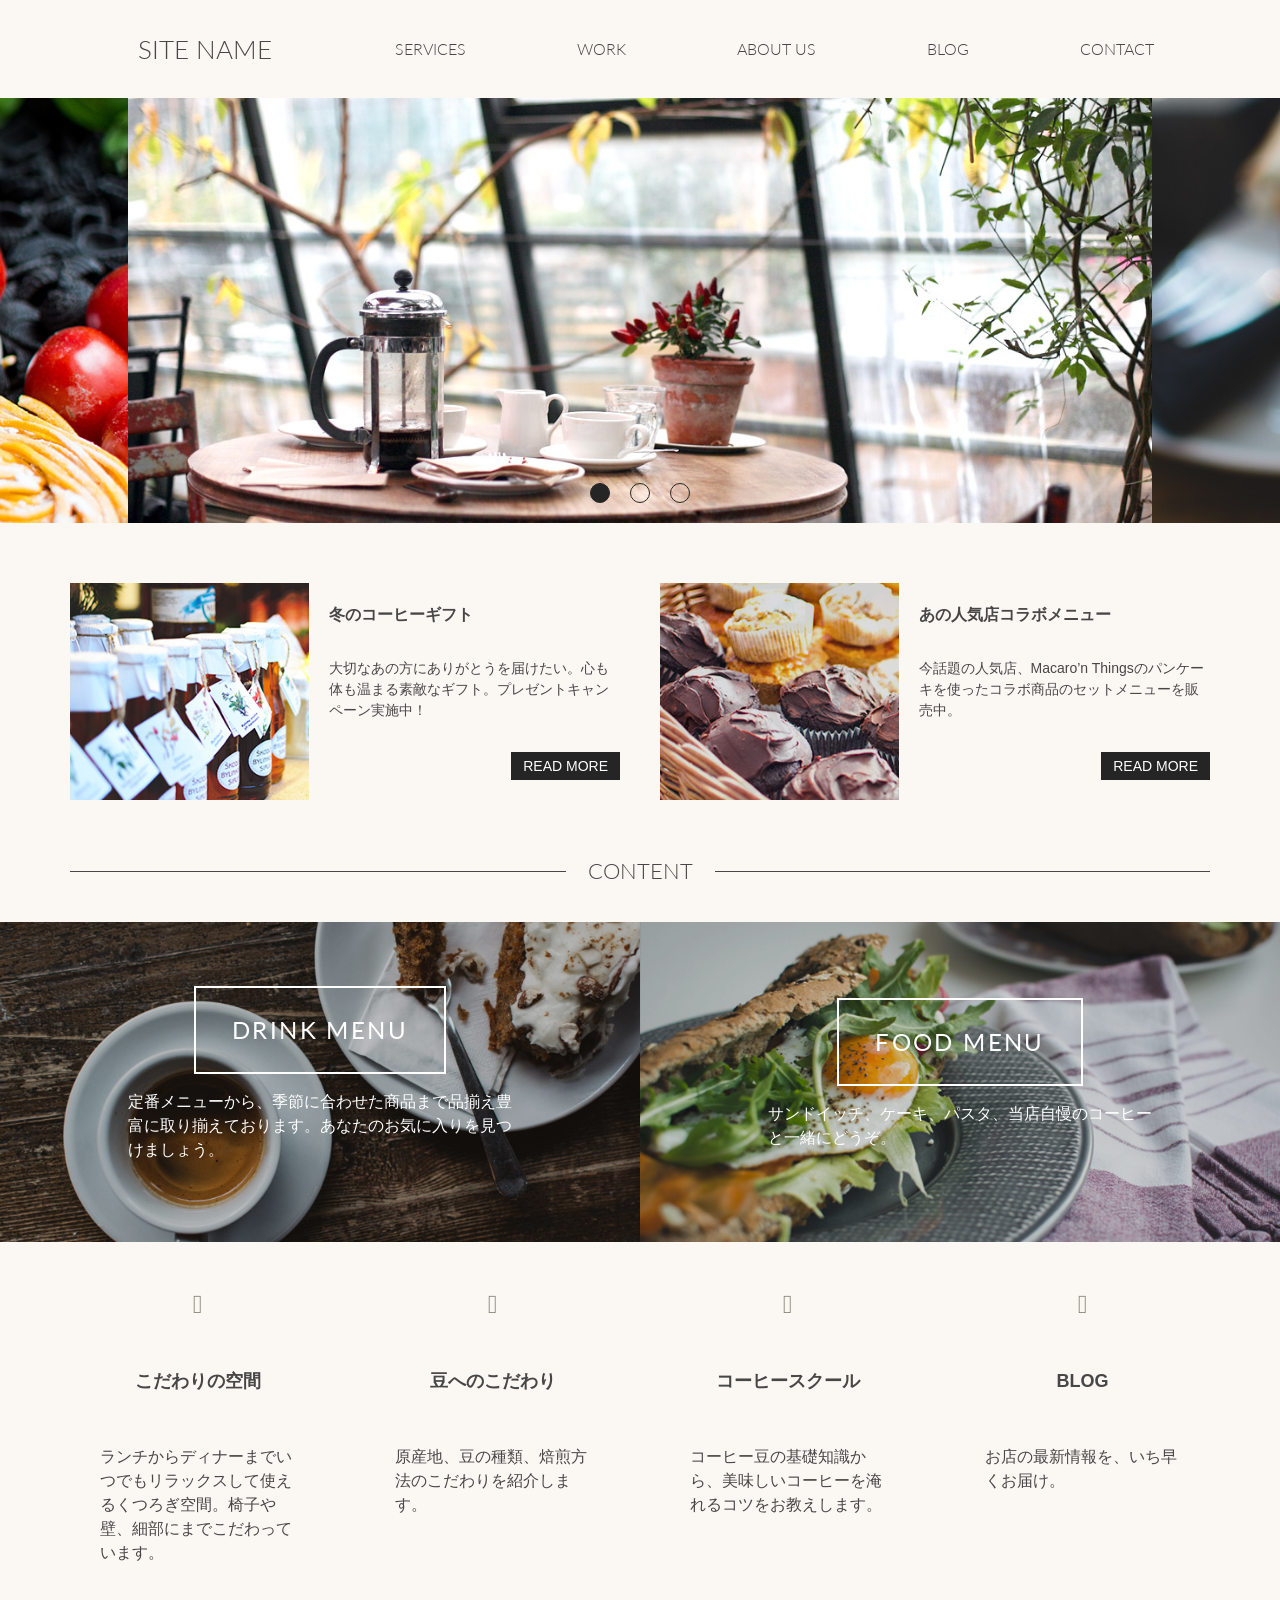
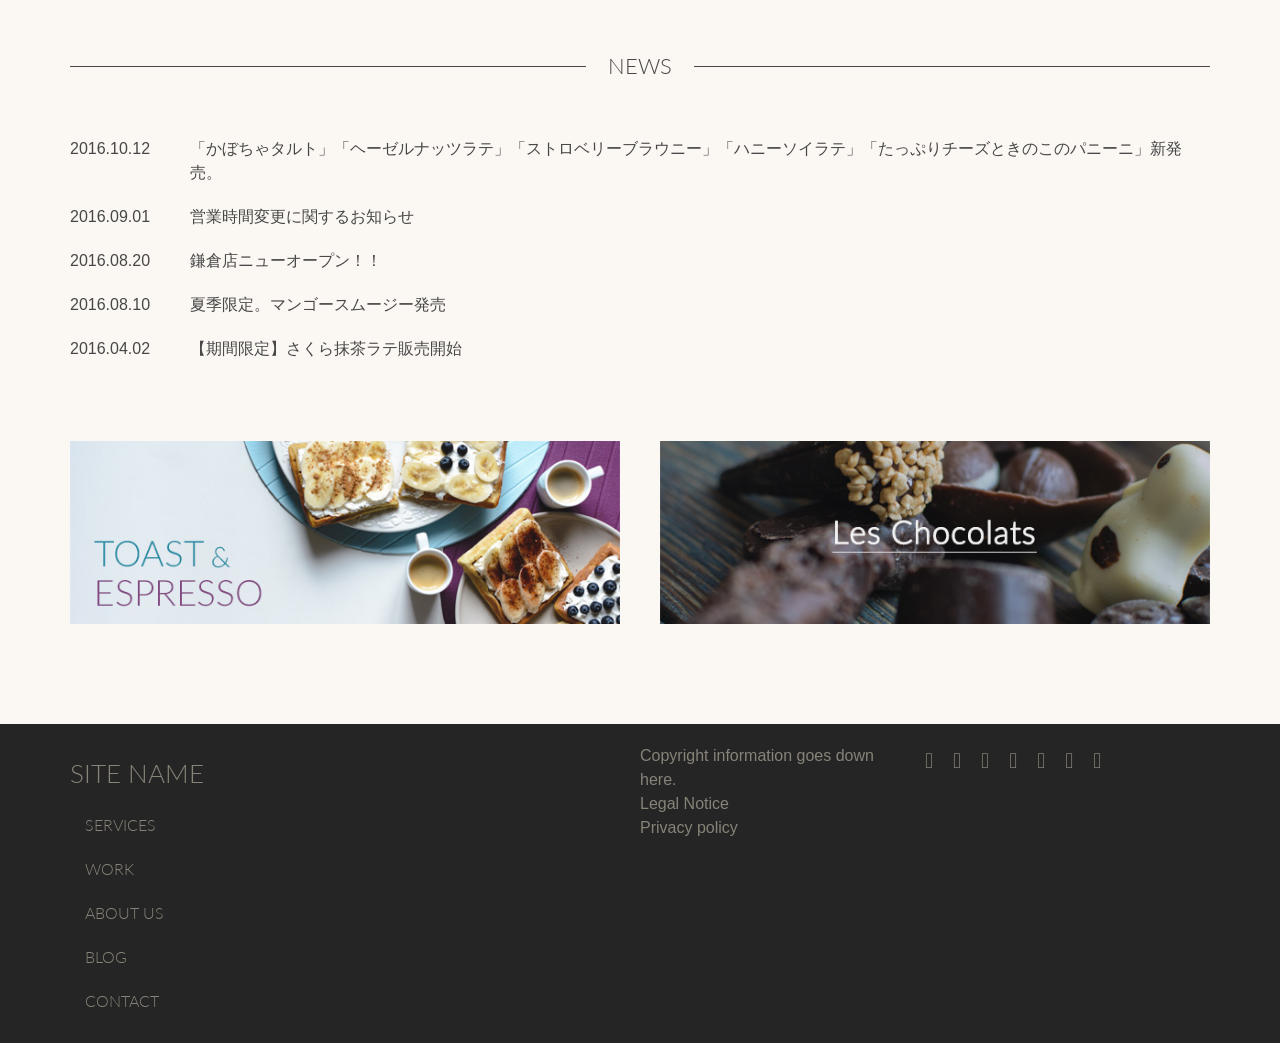
==== commit 058298bd: "画像のパスを変更" ====
--- a/index.html
+++ b/index.html
@@ -4,7 +4,7 @@
     <meta charset="UTF-8">
     <meta name="viewport" content="width=device-width, initial-scale=1">
     <title>Css Cafe</title>
-    <link rel="stylesheet" href="./main.css">
+    <link rel="stylesheet" href="./style.css">
 </head>
 <body>
 
@@ -29,13 +29,13 @@
     <div class="ImageSlide Section">
         <ul id="Slide" class="ImageSlide__main">
             <li class="ImageSlide__item js-slide-item">
-                <a href="#"><img class="ImageSlide__image" src="./dist/images/top/slide1.jpg" alt="about our tea" width="1180" height="490"></a>
+                <a href="#"><img class="ImageSlide__image" src="./images/top/slide1.jpg" alt="about our tea" width="1180" height="490"></a>
             </li>
             <li class="ImageSlide__item js-slide-item">
-                <a href="#"><img class="ImageSlide__image" src="./dist/images/top/slide2.jpg" alt="about our coffee" width="1180" height="490"></a>
+                <a href="#"><img class="ImageSlide__image" src="./images/top/slide2.jpg" alt="about our coffee" width="1180" height="490"></a>
             </li>
             <li class="ImageSlide__item js-slide-item">
-                <a href="#"><img class="ImageSlide__image" src="./dist/images/top/slide3.jpg" alt="about our foods" width="1180" height="490"></a>
+                <a href="#"><img class="ImageSlide__image" src="./images/top/slide3.jpg" alt="about our foods" width="1180" height="490"></a>
             </li>
         </ul>
         <div class="ImageSlide__sub">
@@ -49,7 +49,7 @@
         <div class="l-row">
             <div class="EntryPanel l-halfColumn">
                 <div class="EntryPanel__sub">
-                    <img class="EntryPanel__thumb" src="./dist/images/top/entry1.jpg" alt="">
+                    <img class="EntryPanel__thumb" src="./images/top/entry1.jpg" alt="">
                 </div>
                 <div class="EntryPanel__main">
                     <h3 class="EntryPanel__head">冬のコーヒーギフト</h3>
@@ -61,7 +61,7 @@
             </div>
             <div class="EntryPanel l-halfColumn">
                 <div class="EntryPanel__sub">
-                    <img class="EntryPanel__thumb" src="./dist/images/top/entry2.jpg" alt="">
+                    <img class="EntryPanel__thumb" src="./images/top/entry2.jpg" alt="">
                 </div>
                 <div class="EntryPanel__main">
                     <h3 class="EntryPanel__head">あの人気店コラボメニュー</h3>
@@ -159,10 +159,10 @@
     <div class="l-column u-mt60px u-mb100px">
         <div class="l-row">
             <a href="#" class="l-halfColumn">
-                <img src="./dist/images/top/top_banner_1.jpg" class="l-fitImg" alt="Dummy banner">
+                <img src="./images/top/top_banner_1.jpg" class="l-fitImg" alt="Dummy banner">
             </a>
             <a href="#" class="l-halfColumn">
-                <img src="./dist/images/top/top_banner_2.jpg" class="l-fitImg" alt="Dummy banner">
+                <img src="./images/top/top_banner_2.jpg" class="l-fitImg" alt="Dummy banner">
             </a>
         </div>
     </div>
--- a/style.css
+++ b/style.css
@@ -0,0 +1,3026 @@
+@charset "UTF-8";
+@import url(https://fonts.googleapis.com/css?family=Lato:400,300);
+/*! sanitize.css v3.2.0 | CC0 1.0 Public Domain | github.com/10up/sanitize.css */
+/*
+ * Normalization
+ */
+audio:not([controls]) {
+  display: none;
+  /* Chrome 44-, iOS 8+, Safari 9+ */ }
+
+button {
+  -webkit-appearance: button;
+  /* iOS 8+ */
+  overflow: visible;
+  /* Internet Explorer 11- */ }
+
+details {
+  display: block;
+  /* Edge 12+, Firefox 40+, Internet Explorer 11-, Windows Phone 8.1+ */ }
+
+html {
+  -ms-overflow-style: -ms-autohiding-scrollbar;
+  /* Edge 12+, Internet Explorer 11- */
+  overflow-y: scroll;
+  /* All browsers without overlaying scrollbars */
+  -webkit-text-size-adjust: 100%;
+  /* iOS 8+ */ }
+
+input {
+  -webkit-border-radius: 0; }
+
+input[type="button"],
+input[type="reset"],
+input[type="submit"] {
+  -webkit-appearance: button;
+  /* iOS 8+ */ }
+
+input[type="number"] {
+  width: auto;
+  /* Firefox 36+ */ }
+
+input[type="search"] {
+  -webkit-appearance: textfield;
+  /* Chrome 45+, Safari 9+ */ }
+
+input[type="search"]::-webkit-search-cancel-button,
+input[type="search"]::-webkit-search-decoration {
+  -webkit-appearance: none;
+  /* Chrome 45+, Safari 9+ */ }
+
+main {
+  display: block;
+  /* Android 4.3-, Internet Explorer 11-, Windows Phone 8.1+ */ }
+
+pre {
+  overflow: auto;
+  /* Internet Explorer 11- */ }
+
+progress {
+  display: inline-block;
+  /* Internet Explorer 11-, Windows Phone 8.1+ */ }
+
+small {
+  font-size: 75%;
+  /* All browsers */ }
+
+summary {
+  display: block;
+  /* Firefox 40+, Internet Explorer 11-, Windows Phone 8.1+ */ }
+
+svg:not(:root) {
+  overflow: hidden;
+  /* Internet Explorer 11- */ }
+
+template {
+  display: none;
+  /* Android 4.3-, Internet Explorer 11-, iOS 7-, Safari 7-, Windows Phone 8.1+ */ }
+
+textarea {
+  overflow: auto;
+  /* Edge 12+, Internet Explorer 11- */ }
+
+[hidden] {
+  display: none;
+  /* Internet Explorer 10- */ }
+
+/*
+ * Universal inheritance
+ */
+*,
+:before,
+:after {
+  box-sizing: inherit; }
+
+* {
+  font-size: inherit;
+  line-height: inherit; }
+
+:before,
+:after {
+  text-decoration: inherit;
+  vertical-align: inherit; }
+
+/*
+ * Opinionated defaults
+ */
+/* specify the border style and width of all elements */
+*,
+:before,
+:after {
+  border-style: solid;
+  border-width: 0; }
+
+/* specify the core styles of all elements */
+* {
+  background-repeat: no-repeat;
+  margin: 0;
+  padding: 0; }
+
+/* specify the root styles of the document */
+:root {
+  background-color: #ffffff;
+  box-sizing: border-box;
+  color: #000000;
+  cursor: default;
+  font: 100%/1.5 sans-serif; }
+
+/* specify the text decoration of anchors */
+a {
+  text-decoration: none; }
+
+/* specify the alignment of media elements */
+audio,
+canvas,
+iframe,
+img,
+svg,
+video {
+  vertical-align: middle; }
+
+/* specify the background color of form elements */
+button,
+input,
+select,
+textarea {
+  background-color: transparent; }
+
+/* specify the inherited color and font of form elements */
+button,
+input,
+select,
+textarea {
+  color: inherit;
+  font-family: inherit;
+  font-style: inherit;
+  font-weight: inherit; }
+
+/* specify the minimum height of form elements */
+button,
+[type="button"],
+[type="date"],
+[type="datetime"],
+[type="datetime-local"],
+[type="email"],
+[type="month"],
+[type="number"],
+[type="password"],
+[type="reset"],
+[type="search"],
+[type="submit"],
+[type="tel"],
+[type="text"],
+[type="time"],
+[type="url"],
+[type="week"],
+select,
+textarea {
+  min-height: 1.5em; }
+
+/* specify the font family of code elements */
+code,
+kbd,
+pre,
+samp {
+  font-family: monospace, monospace; }
+
+/* specify the list style of nav lists */
+nav ol,
+nav ul {
+  list-style: none; }
+
+/* specify the standard appearance of selects */
+select {
+  -moz-appearance: none;
+  /* Firefox 40+ */
+  -webkit-appearance: none; }
+
+select::-ms-expand {
+  display: none;
+  /* Edge 12+, Internet Explorer 11- */ }
+
+select::-ms-value {
+  color: currentColor;
+  /* Edge 12+, Internet Explorer 11- */ }
+
+/* specify the border styling of tables */
+table {
+  border-collapse: collapse;
+  border-spacing: 0; }
+
+/* specify the resizability of textareas */
+textarea {
+  resize: vertical; }
+
+/* specify the background color, font color, and drop shadow of text selections */
+::-moz-selection {
+  background-color: #b3d4fc;
+  /* required when declaring ::selection */
+  color: #ffffff;
+  text-shadow: none; }
+
+::selection {
+  background-color: #b3d4fc;
+  /* required when declaring ::selection */
+  color: #ffffff;
+  text-shadow: none; }
+
+/* specify the progress cursor of updating elements */
+[aria-busy="true"] {
+  cursor: progress; }
+
+/* specify the pointer cursor of trigger elements */
+[aria-controls] {
+  cursor: pointer; }
+
+/* specify the unstyled cursor of disabled, not-editable, or otherwise inoperable elements */
+[aria-disabled] {
+  cursor: default; }
+
+/* specify the style of visually hidden yet accessible elements */
+[hidden][aria-hidden="false"] {
+  clip: rect(0 0 0 0);
+  display: inherit;
+  position: absolute; }
+
+[hidden][aria-hidden="false"]:focus {
+  clip: auto; }
+
+/* remove delay from tapping on clickable elements */
+a,
+area,
+button,
+input,
+label,
+select,
+textarea,
+[tabindex] {
+  -ms-touch-action: manipulation;
+  touch-action: manipulation; }
+
+/*# sourceMappingURL=sanitize.css.map */
+:root, html, body {
+  background-color: #fbf7f3;
+  color: #474747;
+  width: 100%; }
+
+* {
+  box-sizing: border-box; }
+
+li {
+  list-style-type: none; }
+
+a {
+  color: #474747; }
+
+a:hover {
+  text-decoration: none;
+  color: #878378; }
+
+/*!
+ *  Font Awesome 4.6.1 by @davegandy - http://fontawesome.io - @fontawesome
+ *  License - http://fontawesome.io/license (Font: SIL OFL 1.1, CSS: MIT License)
+ */
+/* FONT PATH
+ * -------------------------- */
+@font-face {
+  font-family: 'FontAwesome';
+  src: url("../fonts/fontawesome-webfont.eot?v=4.6.1");
+  src: url("../fonts/fontawesome-webfont.eot?#iefix&v=4.6.1") format("embedded-opentype"), url("../fonts/fontawesome-webfont.woff2?v=4.6.1") format("woff2"), url("../fonts/fontawesome-webfont.woff?v=4.6.1") format("woff"), url("../fonts/fontawesome-webfont.ttf?v=4.6.1") format("truetype"), url("../fonts/fontawesome-webfont.svg?v=4.6.1#fontawesomeregular") format("svg");
+  font-weight: normal;
+  font-style: normal; }
+
+.fa {
+  display: inline-block;
+  font: normal normal normal 14px/1 FontAwesome;
+  font-size: inherit;
+  text-rendering: auto;
+  -webkit-font-smoothing: antialiased;
+  -moz-osx-font-smoothing: grayscale; }
+
+/* makes the font 33% larger relative to the icon container */
+.fa-lg {
+  font-size: 1.33333em;
+  line-height: 0.75em;
+  vertical-align: -15%; }
+
+.fa-2x {
+  font-size: 2em; }
+
+.fa-3x {
+  font-size: 3em; }
+
+.fa-4x {
+  font-size: 4em; }
+
+.fa-5x {
+  font-size: 5em; }
+
+.fa-fw {
+  width: 1.28571em;
+  text-align: center; }
+
+.fa-ul {
+  padding-left: 0;
+  margin-left: 2.14286em;
+  list-style-type: none; }
+  .fa-ul > li {
+    position: relative; }
+
+.fa-li {
+  position: absolute;
+  left: -2.14286em;
+  width: 2.14286em;
+  top: 0.14286em;
+  text-align: center; }
+  .fa-li.fa-lg {
+    left: -1.85714em; }
+
+.fa-border {
+  padding: .2em .25em .15em;
+  border: solid 0.08em #eee;
+  border-radius: .1em; }
+
+.fa-pull-left {
+  float: left; }
+
+.fa-pull-right {
+  float: right; }
+
+.fa.fa-pull-left {
+  margin-right: .3em; }
+
+.fa.fa-pull-right {
+  margin-left: .3em; }
+
+/* Deprecated as of 4.4.0 */
+.pull-right {
+  float: right; }
+
+.pull-left {
+  float: left; }
+
+.fa.pull-left {
+  margin-right: .3em; }
+
+.fa.pull-right {
+  margin-left: .3em; }
+
+.fa-spin {
+  animation: fa-spin 2s infinite linear; }
+
+.fa-pulse {
+  animation: fa-spin 1s infinite steps(8); }
+
+@keyframes fa-spin {
+  0% {
+    transform: rotate(0deg); }
+  100% {
+    transform: rotate(359deg); } }
+
+.fa-rotate-90 {
+  -ms-filter: "progid:DXImageTransform.Microsoft.BasicImage(rotation=1)";
+  transform: rotate(90deg); }
+
+.fa-rotate-180 {
+  -ms-filter: "progid:DXImageTransform.Microsoft.BasicImage(rotation=2)";
+  transform: rotate(180deg); }
+
+.fa-rotate-270 {
+  -ms-filter: "progid:DXImageTransform.Microsoft.BasicImage(rotation=3)";
+  transform: rotate(270deg); }
+
+.fa-flip-horizontal {
+  -ms-filter: "progid:DXImageTransform.Microsoft.BasicImage(rotation=0, mirror=1)";
+  transform: scale(-1, 1); }
+
+.fa-flip-vertical {
+  -ms-filter: "progid:DXImageTransform.Microsoft.BasicImage(rotation=2, mirror=1)";
+  transform: scale(1, -1); }
+
+:root .fa-rotate-90,
+:root .fa-rotate-180,
+:root .fa-rotate-270,
+:root .fa-flip-horizontal,
+:root .fa-flip-vertical {
+  -webkit-filter: none;
+          filter: none; }
+
+.fa-stack {
+  position: relative;
+  display: inline-block;
+  width: 2em;
+  height: 2em;
+  line-height: 2em;
+  vertical-align: middle; }
+
+.fa-stack-1x, .fa-stack-2x {
+  position: absolute;
+  left: 0;
+  width: 100%;
+  text-align: center; }
+
+.fa-stack-1x {
+  line-height: inherit; }
+
+.fa-stack-2x {
+  font-size: 2em; }
+
+.fa-inverse {
+  color: #fff; }
+
+/* Font Awesome uses the Unicode Private Use Area (PUA) to ensure screen
+   readers do not read off random characters that represent icons */
+.fa-glass:before {
+  content: ""; }
+
+.fa-music:before {
+  content: ""; }
+
+.fa-search:before {
+  content: ""; }
+
+.fa-envelope-o:before {
+  content: ""; }
+
+.fa-heart:before {
+  content: ""; }
+
+.fa-star:before {
+  content: ""; }
+
+.fa-star-o:before {
+  content: ""; }
+
+.fa-user:before {
+  content: ""; }
+
+.fa-film:before {
+  content: ""; }
+
+.fa-th-large:before {
+  content: ""; }
+
+.fa-th:before {
+  content: ""; }
+
+.fa-th-list:before {
+  content: ""; }
+
+.fa-check:before {
+  content: ""; }
+
+.fa-remove:before,
+.fa-close:before,
+.fa-times:before {
+  content: ""; }
+
+.fa-search-plus:before {
+  content: ""; }
+
+.fa-search-minus:before {
+  content: ""; }
+
+.fa-power-off:before {
+  content: ""; }
+
+.fa-signal:before {
+  content: ""; }
+
+.fa-gear:before,
+.fa-cog:before {
+  content: ""; }
+
+.fa-trash-o:before {
+  content: ""; }
+
+.fa-home:before {
+  content: ""; }
+
+.fa-file-o:before {
+  content: ""; }
+
+.fa-clock-o:before {
+  content: ""; }
+
+.fa-road:before {
+  content: ""; }
+
+.fa-download:before {
+  content: ""; }
+
+.fa-arrow-circle-o-down:before {
+  content: ""; }
+
+.fa-arrow-circle-o-up:before {
+  content: ""; }
+
+.fa-inbox:before {
+  content: ""; }
+
+.fa-play-circle-o:before {
+  content: ""; }
+
+.fa-rotate-right:before,
+.fa-repeat:before {
+  content: ""; }
+
+.fa-refresh:before {
+  content: ""; }
+
+.fa-list-alt:before {
+  content: ""; }
+
+.fa-lock:before {
+  content: ""; }
+
+.fa-flag:before {
+  content: ""; }
+
+.fa-headphones:before {
+  content: ""; }
+
+.fa-volume-off:before {
+  content: ""; }
+
+.fa-volume-down:before {
+  content: ""; }
+
+.fa-volume-up:before {
+  content: ""; }
+
+.fa-qrcode:before {
+  content: ""; }
+
+.fa-barcode:before {
+  content: ""; }
+
+.fa-tag:before {
+  content: ""; }
+
+.fa-tags:before {
+  content: ""; }
+
+.fa-book:before {
+  content: ""; }
+
+.fa-bookmark:before {
+  content: ""; }
+
+.fa-print:before {
+  content: ""; }
+
+.fa-camera:before {
+  content: ""; }
+
+.fa-font:before {
+  content: ""; }
+
+.fa-bold:before {
+  content: ""; }
+
+.fa-italic:before {
+  content: ""; }
+
+.fa-text-height:before {
+  content: ""; }
+
+.fa-text-width:before {
+  content: ""; }
+
+.fa-align-left:before {
+  content: ""; }
+
+.fa-align-center:before {
+  content: ""; }
+
+.fa-align-right:before {
+  content: ""; }
+
+.fa-align-justify:before {
+  content: ""; }
+
+.fa-list:before {
+  content: ""; }
+
+.fa-dedent:before,
+.fa-outdent:before {
+  content: ""; }
+
+.fa-indent:before {
+  content: ""; }
+
+.fa-video-camera:before {
+  content: ""; }
+
+.fa-photo:before,
+.fa-image:before,
+.fa-picture-o:before {
+  content: ""; }
+
+.fa-pencil:before {
+  content: ""; }
+
+.fa-map-marker:before {
+  content: ""; }
+
+.fa-adjust:before {
+  content: ""; }
+
+.fa-tint:before {
+  content: ""; }
+
+.fa-edit:before,
+.fa-pencil-square-o:before {
+  content: ""; }
+
+.fa-share-square-o:before {
+  content: ""; }
+
+.fa-check-square-o:before {
+  content: ""; }
+
+.fa-arrows:before {
+  content: ""; }
+
+.fa-step-backward:before {
+  content: ""; }
+
+.fa-fast-backward:before {
+  content: ""; }
+
+.fa-backward:before {
+  content: ""; }
+
+.fa-play:before {
+  content: ""; }
+
+.fa-pause:before {
+  content: ""; }
+
+.fa-stop:before {
+  content: ""; }
+
+.fa-forward:before {
+  content: ""; }
+
+.fa-fast-forward:before {
+  content: ""; }
+
+.fa-step-forward:before {
+  content: ""; }
+
+.fa-eject:before {
+  content: ""; }
+
+.fa-chevron-left:before {
+  content: ""; }
+
+.fa-chevron-right:before {
+  content: ""; }
+
+.fa-plus-circle:before {
+  content: ""; }
+
+.fa-minus-circle:before {
+  content: ""; }
+
+.fa-times-circle:before {
+  content: ""; }
+
+.fa-check-circle:before {
+  content: ""; }
+
+.fa-question-circle:before {
+  content: ""; }
+
+.fa-info-circle:before {
+  content: ""; }
+
+.fa-crosshairs:before {
+  content: ""; }
+
+.fa-times-circle-o:before {
+  content: ""; }
+
+.fa-check-circle-o:before {
+  content: ""; }
+
+.fa-ban:before {
+  content: ""; }
+
+.fa-arrow-left:before {
+  content: ""; }
+
+.fa-arrow-right:before {
+  content: ""; }
+
+.fa-arrow-up:before {
+  content: ""; }
+
+.fa-arrow-down:before {
+  content: ""; }
+
+.fa-mail-forward:before,
+.fa-share:before {
+  content: ""; }
+
+.fa-expand:before {
+  content: ""; }
+
+.fa-compress:before {
+  content: ""; }
+
+.fa-plus:before {
+  content: ""; }
+
+.fa-minus:before {
+  content: ""; }
+
+.fa-asterisk:before {
+  content: ""; }
+
+.fa-exclamation-circle:before {
+  content: ""; }
+
+.fa-gift:before {
+  content: ""; }
+
+.fa-leaf:before {
+  content: ""; }
+
+.fa-fire:before {
+  content: ""; }
+
+.fa-eye:before {
+  content: ""; }
+
+.fa-eye-slash:before {
+  content: ""; }
+
+.fa-warning:before,
+.fa-exclamation-triangle:before {
+  content: ""; }
+
+.fa-plane:before {
+  content: ""; }
+
+.fa-calendar:before {
+  content: ""; }
+
+.fa-random:before {
+  content: ""; }
+
+.fa-comment:before {
+  content: ""; }
+
+.fa-magnet:before {
+  content: ""; }
+
+.fa-chevron-up:before {
+  content: ""; }
+
+.fa-chevron-down:before {
+  content: ""; }
+
+.fa-retweet:before {
+  content: ""; }
+
+.fa-shopping-cart:before {
+  content: ""; }
+
+.fa-folder:before {
+  content: ""; }
+
+.fa-folder-open:before {
+  content: ""; }
+
+.fa-arrows-v:before {
+  content: ""; }
+
+.fa-arrows-h:before {
+  content: ""; }
+
+.fa-bar-chart-o:before,
+.fa-bar-chart:before {
+  content: ""; }
+
+.fa-twitter-square:before {
+  content: ""; }
+
+.fa-facebook-square:before {
+  content: ""; }
+
+.fa-camera-retro:before {
+  content: ""; }
+
+.fa-key:before {
+  content: ""; }
+
+.fa-gears:before,
+.fa-cogs:before {
+  content: ""; }
+
+.fa-comments:before {
+  content: ""; }
+
+.fa-thumbs-o-up:before {
+  content: ""; }
+
+.fa-thumbs-o-down:before {
+  content: ""; }
+
+.fa-star-half:before {
+  content: ""; }
+
+.fa-heart-o:before {
+  content: ""; }
+
+.fa-sign-out:before {
+  content: ""; }
+
+.fa-linkedin-square:before {
+  content: ""; }
+
+.fa-thumb-tack:before {
+  content: ""; }
+
+.fa-external-link:before {
+  content: ""; }
+
+.fa-sign-in:before {
+  content: ""; }
+
+.fa-trophy:before {
+  content: ""; }
+
+.fa-github-square:before {
+  content: ""; }
+
+.fa-upload:before {
+  content: ""; }
+
+.fa-lemon-o:before {
+  content: ""; }
+
+.fa-phone:before {
+  content: ""; }
+
+.fa-square-o:before {
+  content: ""; }
+
+.fa-bookmark-o:before {
+  content: ""; }
+
+.fa-phone-square:before {
+  content: ""; }
+
+.fa-twitter:before {
+  content: ""; }
+
+.fa-facebook-f:before,
+.fa-facebook:before {
+  content: ""; }
+
+.fa-github:before {
+  content: ""; }
+
+.fa-unlock:before {
+  content: ""; }
+
+.fa-credit-card:before {
+  content: ""; }
+
+.fa-feed:before,
+.fa-rss:before {
+  content: ""; }
+
+.fa-hdd-o:before {
+  content: ""; }
+
+.fa-bullhorn:before {
+  content: ""; }
+
+.fa-bell:before {
+  content: ""; }
+
+.fa-certificate:before {
+  content: ""; }
+
+.fa-hand-o-right:before {
+  content: ""; }
+
+.fa-hand-o-left:before {
+  content: ""; }
+
+.fa-hand-o-up:before {
+  content: ""; }
+
+.fa-hand-o-down:before {
+  content: ""; }
+
+.fa-arrow-circle-left:before {
+  content: ""; }
+
+.fa-arrow-circle-right:before {
+  content: ""; }
+
+.fa-arrow-circle-up:before {
+  content: ""; }
+
+.fa-arrow-circle-down:before {
+  content: ""; }
+
+.fa-globe:before {
+  content: ""; }
+
+.fa-wrench:before {
+  content: ""; }
+
+.fa-tasks:before {
+  content: ""; }
+
+.fa-filter:before {
+  content: ""; }
+
+.fa-briefcase:before {
+  content: ""; }
+
+.fa-arrows-alt:before {
+  content: ""; }
+
+.fa-group:before,
+.fa-users:before {
+  content: ""; }
+
+.fa-chain:before,
+.fa-link:before {
+  content: ""; }
+
+.fa-cloud:before {
+  content: ""; }
+
+.fa-flask:before {
+  content: ""; }
+
+.fa-cut:before,
+.fa-scissors:before {
+  content: ""; }
+
+.fa-copy:before,
+.fa-files-o:before {
+  content: ""; }
+
+.fa-paperclip:before {
+  content: ""; }
+
+.fa-save:before,
+.fa-floppy-o:before {
+  content: ""; }
+
+.fa-square:before {
+  content: ""; }
+
+.fa-navicon:before,
+.fa-reorder:before,
+.fa-bars:before {
+  content: ""; }
+
+.fa-list-ul:before {
+  content: ""; }
+
+.fa-list-ol:before {
+  content: ""; }
+
+.fa-strikethrough:before {
+  content: ""; }
+
+.fa-underline:before {
+  content: ""; }
+
+.fa-table:before {
+  content: ""; }
+
+.fa-magic:before {
+  content: ""; }
+
+.fa-truck:before {
+  content: ""; }
+
+.fa-pinterest:before {
+  content: ""; }
+
+.fa-pinterest-square:before {
+  content: ""; }
+
+.fa-google-plus-square:before {
+  content: ""; }
+
+.fa-google-plus:before {
+  content: ""; }
+
+.fa-money:before {
+  content: ""; }
+
+.fa-caret-down:before {
+  content: ""; }
+
+.fa-caret-up:before {
+  content: ""; }
+
+.fa-caret-left:before {
+  content: ""; }
+
+.fa-caret-right:before {
+  content: ""; }
+
+.fa-columns:before {
+  content: ""; }
+
+.fa-unsorted:before,
+.fa-sort:before {
+  content: ""; }
+
+.fa-sort-down:before,
+.fa-sort-desc:before {
+  content: ""; }
+
+.fa-sort-up:before,
+.fa-sort-asc:before {
+  content: ""; }
+
+.fa-envelope:before {
+  content: ""; }
+
+.fa-linkedin:before {
+  content: ""; }
+
+.fa-rotate-left:before,
+.fa-undo:before {
+  content: ""; }
+
+.fa-legal:before,
+.fa-gavel:before {
+  content: ""; }
+
+.fa-dashboard:before,
+.fa-tachometer:before {
+  content: ""; }
+
+.fa-comment-o:before {
+  content: ""; }
+
+.fa-comments-o:before {
+  content: ""; }
+
+.fa-flash:before,
+.fa-bolt:before {
+  content: ""; }
+
+.fa-sitemap:before {
+  content: ""; }
+
+.fa-umbrella:before {
+  content: ""; }
+
+.fa-paste:before,
+.fa-clipboard:before {
+  content: ""; }
+
+.fa-lightbulb-o:before {
+  content: ""; }
+
+.fa-exchange:before {
+  content: ""; }
+
+.fa-cloud-download:before {
+  content: ""; }
+
+.fa-cloud-upload:before {
+  content: ""; }
+
+.fa-user-md:before {
+  content: ""; }
+
+.fa-stethoscope:before {
+  content: ""; }
+
+.fa-suitcase:before {
+  content: ""; }
+
+.fa-bell-o:before {
+  content: ""; }
+
+.fa-coffee:before {
+  content: ""; }
+
+.fa-cutlery:before {
+  content: ""; }
+
+.fa-file-text-o:before {
+  content: ""; }
+
+.fa-building-o:before {
+  content: ""; }
+
+.fa-hospital-o:before {
+  content: ""; }
+
+.fa-ambulance:before {
+  content: ""; }
+
+.fa-medkit:before {
+  content: ""; }
+
+.fa-fighter-jet:before {
+  content: ""; }
+
+.fa-beer:before {
+  content: ""; }
+
+.fa-h-square:before {
+  content: ""; }
+
+.fa-plus-square:before {
+  content: ""; }
+
+.fa-angle-double-left:before {
+  content: ""; }
+
+.fa-angle-double-right:before {
+  content: ""; }
+
+.fa-angle-double-up:before {
+  content: ""; }
+
+.fa-angle-double-down:before {
+  content: ""; }
+
+.fa-angle-left:before {
+  content: ""; }
+
+.fa-angle-right:before {
+  content: ""; }
+
+.fa-angle-up:before {
+  content: ""; }
+
+.fa-angle-down:before {
+  content: ""; }
+
+.fa-desktop:before {
+  content: ""; }
+
+.fa-laptop:before {
+  content: ""; }
+
+.fa-tablet:before {
+  content: ""; }
+
+.fa-mobile-phone:before,
+.fa-mobile:before {
+  content: ""; }
+
+.fa-circle-o:before {
+  content: ""; }
+
+.fa-quote-left:before {
+  content: ""; }
+
+.fa-quote-right:before {
+  content: ""; }
+
+.fa-spinner:before {
+  content: ""; }
+
+.fa-circle:before {
+  content: ""; }
+
+.fa-mail-reply:before,
+.fa-reply:before {
+  content: ""; }
+
+.fa-github-alt:before {
+  content: ""; }
+
+.fa-folder-o:before {
+  content: ""; }
+
+.fa-folder-open-o:before {
+  content: ""; }
+
+.fa-smile-o:before {
+  content: ""; }
+
+.fa-frown-o:before {
+  content: ""; }
+
+.fa-meh-o:before {
+  content: ""; }
+
+.fa-gamepad:before {
+  content: ""; }
+
+.fa-keyboard-o:before {
+  content: ""; }
+
+.fa-flag-o:before {
+  content: ""; }
+
+.fa-flag-checkered:before {
+  content: ""; }
+
+.fa-terminal:before {
+  content: ""; }
+
+.fa-code:before {
+  content: ""; }
+
+.fa-mail-reply-all:before,
+.fa-reply-all:before {
+  content: ""; }
+
+.fa-star-half-empty:before,
+.fa-star-half-full:before,
+.fa-star-half-o:before {
+  content: ""; }
+
+.fa-location-arrow:before {
+  content: ""; }
+
+.fa-crop:before {
+  content: ""; }
+
+.fa-code-fork:before {
+  content: ""; }
+
+.fa-unlink:before,
+.fa-chain-broken:before {
+  content: ""; }
+
+.fa-question:before {
+  content: ""; }
+
+.fa-info:before {
+  content: ""; }
+
+.fa-exclamation:before {
+  content: ""; }
+
+.fa-superscript:before {
+  content: ""; }
+
+.fa-subscript:before {
+  content: ""; }
+
+.fa-eraser:before {
+  content: ""; }
+
+.fa-puzzle-piece:before {
+  content: ""; }
+
+.fa-microphone:before {
+  content: ""; }
+
+.fa-microphone-slash:before {
+  content: ""; }
+
+.fa-shield:before {
+  content: ""; }
+
+.fa-calendar-o:before {
+  content: ""; }
+
+.fa-fire-extinguisher:before {
+  content: ""; }
+
+.fa-rocket:before {
+  content: ""; }
+
+.fa-maxcdn:before {
+  content: ""; }
+
+.fa-chevron-circle-left:before {
+  content: ""; }
+
+.fa-chevron-circle-right:before {
+  content: ""; }
+
+.fa-chevron-circle-up:before {
+  content: ""; }
+
+.fa-chevron-circle-down:before {
+  content: ""; }
+
+.fa-html5:before {
+  content: ""; }
+
+.fa-css3:before {
+  content: ""; }
+
+.fa-anchor:before {
+  content: ""; }
+
+.fa-unlock-alt:before {
+  content: ""; }
+
+.fa-bullseye:before {
+  content: ""; }
+
+.fa-ellipsis-h:before {
+  content: ""; }
+
+.fa-ellipsis-v:before {
+  content: ""; }
+
+.fa-rss-square:before {
+  content: ""; }
+
+.fa-play-circle:before {
+  content: ""; }
+
+.fa-ticket:before {
+  content: ""; }
+
+.fa-minus-square:before {
+  content: ""; }
+
+.fa-minus-square-o:before {
+  content: ""; }
+
+.fa-level-up:before {
+  content: ""; }
+
+.fa-level-down:before {
+  content: ""; }
+
+.fa-check-square:before {
+  content: ""; }
+
+.fa-pencil-square:before {
+  content: ""; }
+
+.fa-external-link-square:before {
+  content: ""; }
+
+.fa-share-square:before {
+  content: ""; }
+
+.fa-compass:before {
+  content: ""; }
+
+.fa-toggle-down:before,
+.fa-caret-square-o-down:before {
+  content: ""; }
+
+.fa-toggle-up:before,
+.fa-caret-square-o-up:before {
+  content: ""; }
+
+.fa-toggle-right:before,
+.fa-caret-square-o-right:before {
+  content: ""; }
+
+.fa-euro:before,
+.fa-eur:before {
+  content: ""; }
+
+.fa-gbp:before {
+  content: ""; }
+
+.fa-dollar:before,
+.fa-usd:before {
+  content: ""; }
+
+.fa-rupee:before,
+.fa-inr:before {
+  content: ""; }
+
+.fa-cny:before,
+.fa-rmb:before,
+.fa-yen:before,
+.fa-jpy:before {
+  content: ""; }
+
+.fa-ruble:before,
+.fa-rouble:before,
+.fa-rub:before {
+  content: ""; }
+
+.fa-won:before,
+.fa-krw:before {
+  content: ""; }
+
+.fa-bitcoin:before,
+.fa-btc:before {
+  content: ""; }
+
+.fa-file:before {
+  content: ""; }
+
+.fa-file-text:before {
+  content: ""; }
+
+.fa-sort-alpha-asc:before {
+  content: ""; }
+
+.fa-sort-alpha-desc:before {
+  content: ""; }
+
+.fa-sort-amount-asc:before {
+  content: ""; }
+
+.fa-sort-amount-desc:before {
+  content: ""; }
+
+.fa-sort-numeric-asc:before {
+  content: ""; }
+
+.fa-sort-numeric-desc:before {
+  content: ""; }
+
+.fa-thumbs-up:before {
+  content: ""; }
+
+.fa-thumbs-down:before {
+  content: ""; }
+
+.fa-youtube-square:before {
+  content: ""; }
+
+.fa-youtube:before {
+  content: ""; }
+
+.fa-xing:before {
+  content: ""; }
+
+.fa-xing-square:before {
+  content: ""; }
+
+.fa-youtube-play:before {
+  content: ""; }
+
+.fa-dropbox:before {
+  content: ""; }
+
+.fa-stack-overflow:before {
+  content: ""; }
+
+.fa-instagram:before {
+  content: ""; }
+
+.fa-flickr:before {
+  content: ""; }
+
+.fa-adn:before {
+  content: ""; }
+
+.fa-bitbucket:before {
+  content: ""; }
+
+.fa-bitbucket-square:before {
+  content: ""; }
+
+.fa-tumblr:before {
+  content: ""; }
+
+.fa-tumblr-square:before {
+  content: ""; }
+
+.fa-long-arrow-down:before {
+  content: ""; }
+
+.fa-long-arrow-up:before {
+  content: ""; }
+
+.fa-long-arrow-left:before {
+  content: ""; }
+
+.fa-long-arrow-right:before {
+  content: ""; }
+
+.fa-apple:before {
+  content: ""; }
+
+.fa-windows:before {
+  content: ""; }
+
+.fa-android:before {
+  content: ""; }
+
+.fa-linux:before {
+  content: ""; }
+
+.fa-dribbble:before {
+  content: ""; }
+
+.fa-skype:before {
+  content: ""; }
+
+.fa-foursquare:before {
+  content: ""; }
+
+.fa-trello:before {
+  content: ""; }
+
+.fa-female:before {
+  content: ""; }
+
+.fa-male:before {
+  content: ""; }
+
+.fa-gittip:before,
+.fa-gratipay:before {
+  content: ""; }
+
+.fa-sun-o:before {
+  content: ""; }
+
+.fa-moon-o:before {
+  content: ""; }
+
+.fa-archive:before {
+  content: ""; }
+
+.fa-bug:before {
+  content: ""; }
+
+.fa-vk:before {
+  content: ""; }
+
+.fa-weibo:before {
+  content: ""; }
+
+.fa-renren:before {
+  content: ""; }
+
+.fa-pagelines:before {
+  content: ""; }
+
+.fa-stack-exchange:before {
+  content: ""; }
+
+.fa-arrow-circle-o-right:before {
+  content: ""; }
+
+.fa-arrow-circle-o-left:before {
+  content: ""; }
+
+.fa-toggle-left:before,
+.fa-caret-square-o-left:before {
+  content: ""; }
+
+.fa-dot-circle-o:before {
+  content: ""; }
+
+.fa-wheelchair:before {
+  content: ""; }
+
+.fa-vimeo-square:before {
+  content: ""; }
+
+.fa-turkish-lira:before,
+.fa-try:before {
+  content: ""; }
+
+.fa-plus-square-o:before {
+  content: ""; }
+
+.fa-space-shuttle:before {
+  content: ""; }
+
+.fa-slack:before {
+  content: ""; }
+
+.fa-envelope-square:before {
+  content: ""; }
+
+.fa-wordpress:before {
+  content: ""; }
+
+.fa-openid:before {
+  content: ""; }
+
+.fa-institution:before,
+.fa-bank:before,
+.fa-university:before {
+  content: ""; }
+
+.fa-mortar-board:before,
+.fa-graduation-cap:before {
+  content: ""; }
+
+.fa-yahoo:before {
+  content: ""; }
+
+.fa-google:before {
+  content: ""; }
+
+.fa-reddit:before {
+  content: ""; }
+
+.fa-reddit-square:before {
+  content: ""; }
+
+.fa-stumbleupon-circle:before {
+  content: ""; }
+
+.fa-stumbleupon:before {
+  content: ""; }
+
+.fa-delicious:before {
+  content: ""; }
+
+.fa-digg:before {
+  content: ""; }
+
+.fa-pied-piper:before {
+  content: ""; }
+
+.fa-pied-piper-alt:before {
+  content: ""; }
+
+.fa-drupal:before {
+  content: ""; }
+
+.fa-joomla:before {
+  content: ""; }
+
+.fa-language:before {
+  content: ""; }
+
+.fa-fax:before {
+  content: ""; }
+
+.fa-building:before {
+  content: ""; }
+
+.fa-child:before {
+  content: ""; }
+
+.fa-paw:before {
+  content: ""; }
+
+.fa-spoon:before {
+  content: ""; }
+
+.fa-cube:before {
+  content: ""; }
+
+.fa-cubes:before {
+  content: ""; }
+
+.fa-behance:before {
+  content: ""; }
+
+.fa-behance-square:before {
+  content: ""; }
+
+.fa-steam:before {
+  content: ""; }
+
+.fa-steam-square:before {
+  content: ""; }
+
+.fa-recycle:before {
+  content: ""; }
+
+.fa-automobile:before,
+.fa-car:before {
+  content: ""; }
+
+.fa-cab:before,
+.fa-taxi:before {
+  content: ""; }
+
+.fa-tree:before {
+  content: ""; }
+
+.fa-spotify:before {
+  content: ""; }
+
+.fa-deviantart:before {
+  content: ""; }
+
+.fa-soundcloud:before {
+  content: ""; }
+
+.fa-database:before {
+  content: ""; }
+
+.fa-file-pdf-o:before {
+  content: ""; }
+
+.fa-file-word-o:before {
+  content: ""; }
+
+.fa-file-excel-o:before {
+  content: ""; }
+
+.fa-file-powerpoint-o:before {
+  content: ""; }
+
+.fa-file-photo-o:before,
+.fa-file-picture-o:before,
+.fa-file-image-o:before {
+  content: ""; }
+
+.fa-file-zip-o:before,
+.fa-file-archive-o:before {
+  content: ""; }
+
+.fa-file-sound-o:before,
+.fa-file-audio-o:before {
+  content: ""; }
+
+.fa-file-movie-o:before,
+.fa-file-video-o:before {
+  content: ""; }
+
+.fa-file-code-o:before {
+  content: ""; }
+
+.fa-vine:before {
+  content: ""; }
+
+.fa-codepen:before {
+  content: ""; }
+
+.fa-jsfiddle:before {
+  content: ""; }
+
+.fa-life-bouy:before,
+.fa-life-buoy:before,
+.fa-life-saver:before,
+.fa-support:before,
+.fa-life-ring:before {
+  content: ""; }
+
+.fa-circle-o-notch:before {
+  content: ""; }
+
+.fa-ra:before,
+.fa-rebel:before {
+  content: ""; }
+
+.fa-ge:before,
+.fa-empire:before {
+  content: ""; }
+
+.fa-git-square:before {
+  content: ""; }
+
+.fa-git:before {
+  content: ""; }
+
+.fa-y-combinator-square:before,
+.fa-yc-square:before,
+.fa-hacker-news:before {
+  content: ""; }
+
+.fa-tencent-weibo:before {
+  content: ""; }
+
+.fa-qq:before {
+  content: ""; }
+
+.fa-wechat:before,
+.fa-weixin:before {
+  content: ""; }
+
+.fa-send:before,
+.fa-paper-plane:before {
+  content: ""; }
+
+.fa-send-o:before,
+.fa-paper-plane-o:before {
+  content: ""; }
+
+.fa-history:before {
+  content: ""; }
+
+.fa-circle-thin:before {
+  content: ""; }
+
+.fa-header:before {
+  content: ""; }
+
+.fa-paragraph:before {
+  content: ""; }
+
+.fa-sliders:before {
+  content: ""; }
+
+.fa-share-alt:before {
+  content: ""; }
+
+.fa-share-alt-square:before {
+  content: ""; }
+
+.fa-bomb:before {
+  content: ""; }
+
+.fa-soccer-ball-o:before,
+.fa-futbol-o:before {
+  content: ""; }
+
+.fa-tty:before {
+  content: ""; }
+
+.fa-binoculars:before {
+  content: ""; }
+
+.fa-plug:before {
+  content: ""; }
+
+.fa-slideshare:before {
+  content: ""; }
+
+.fa-twitch:before {
+  content: ""; }
+
+.fa-yelp:before {
+  content: ""; }
+
+.fa-newspaper-o:before {
+  content: ""; }
+
+.fa-wifi:before {
+  content: ""; }
+
+.fa-calculator:before {
+  content: ""; }
+
+.fa-paypal:before {
+  content: ""; }
+
+.fa-google-wallet:before {
+  content: ""; }
+
+.fa-cc-visa:before {
+  content: ""; }
+
+.fa-cc-mastercard:before {
+  content: ""; }
+
+.fa-cc-discover:before {
+  content: ""; }
+
+.fa-cc-amex:before {
+  content: ""; }
+
+.fa-cc-paypal:before {
+  content: ""; }
+
+.fa-cc-stripe:before {
+  content: ""; }
+
+.fa-bell-slash:before {
+  content: ""; }
+
+.fa-bell-slash-o:before {
+  content: ""; }
+
+.fa-trash:before {
+  content: ""; }
+
+.fa-copyright:before {
+  content: ""; }
+
+.fa-at:before {
+  content: ""; }
+
+.fa-eyedropper:before {
+  content: ""; }
+
+.fa-paint-brush:before {
+  content: ""; }
+
+.fa-birthday-cake:before {
+  content: ""; }
+
+.fa-area-chart:before {
+  content: ""; }
+
+.fa-pie-chart:before {
+  content: ""; }
+
+.fa-line-chart:before {
+  content: ""; }
+
+.fa-lastfm:before {
+  content: ""; }
+
+.fa-lastfm-square:before {
+  content: ""; }
+
+.fa-toggle-off:before {
+  content: ""; }
+
+.fa-toggle-on:before {
+  content: ""; }
+
+.fa-bicycle:before {
+  content: ""; }
+
+.fa-bus:before {
+  content: ""; }
+
+.fa-ioxhost:before {
+  content: ""; }
+
+.fa-angellist:before {
+  content: ""; }
+
+.fa-cc:before {
+  content: ""; }
+
+.fa-shekel:before,
+.fa-sheqel:before,
+.fa-ils:before {
+  content: ""; }
+
+.fa-meanpath:before {
+  content: ""; }
+
+.fa-buysellads:before {
+  content: ""; }
+
+.fa-connectdevelop:before {
+  content: ""; }
+
+.fa-dashcube:before {
+  content: ""; }
+
+.fa-forumbee:before {
+  content: ""; }
+
+.fa-leanpub:before {
+  content: ""; }
+
+.fa-sellsy:before {
+  content: ""; }
+
+.fa-shirtsinbulk:before {
+  content: ""; }
+
+.fa-simplybuilt:before {
+  content: ""; }
+
+.fa-skyatlas:before {
+  content: ""; }
+
+.fa-cart-plus:before {
+  content: ""; }
+
+.fa-cart-arrow-down:before {
+  content: ""; }
+
+.fa-diamond:before {
+  content: ""; }
+
+.fa-ship:before {
+  content: ""; }
+
+.fa-user-secret:before {
+  content: ""; }
+
+.fa-motorcycle:before {
+  content: ""; }
+
+.fa-street-view:before {
+  content: ""; }
+
+.fa-heartbeat:before {
+  content: ""; }
+
+.fa-venus:before {
+  content: ""; }
+
+.fa-mars:before {
+  content: ""; }
+
+.fa-mercury:before {
+  content: ""; }
+
+.fa-intersex:before,
+.fa-transgender:before {
+  content: ""; }
+
+.fa-transgender-alt:before {
+  content: ""; }
+
+.fa-venus-double:before {
+  content: ""; }
+
+.fa-mars-double:before {
+  content: ""; }
+
+.fa-venus-mars:before {
+  content: ""; }
+
+.fa-mars-stroke:before {
+  content: ""; }
+
+.fa-mars-stroke-v:before {
+  content: ""; }
+
+.fa-mars-stroke-h:before {
+  content: ""; }
+
+.fa-neuter:before {
+  content: ""; }
+
+.fa-genderless:before {
+  content: ""; }
+
+.fa-facebook-official:before {
+  content: ""; }
+
+.fa-pinterest-p:before {
+  content: ""; }
+
+.fa-whatsapp:before {
+  content: ""; }
+
+.fa-server:before {
+  content: ""; }
+
+.fa-user-plus:before {
+  content: ""; }
+
+.fa-user-times:before {
+  content: ""; }
+
+.fa-hotel:before,
+.fa-bed:before {
+  content: ""; }
+
+.fa-viacoin:before {
+  content: ""; }
+
+.fa-train:before {
+  content: ""; }
+
+.fa-subway:before {
+  content: ""; }
+
+.fa-medium:before {
+  content: ""; }
+
+.fa-yc:before,
+.fa-y-combinator:before {
+  content: ""; }
+
+.fa-optin-monster:before {
+  content: ""; }
+
+.fa-opencart:before {
+  content: ""; }
+
+.fa-expeditedssl:before {
+  content: ""; }
+
+.fa-battery-4:before,
+.fa-battery-full:before {
+  content: ""; }
+
+.fa-battery-3:before,
+.fa-battery-three-quarters:before {
+  content: ""; }
+
+.fa-battery-2:before,
+.fa-battery-half:before {
+  content: ""; }
+
+.fa-battery-1:before,
+.fa-battery-quarter:before {
+  content: ""; }
+
+.fa-battery-0:before,
+.fa-battery-empty:before {
+  content: ""; }
+
+.fa-mouse-pointer:before {
+  content: ""; }
+
+.fa-i-cursor:before {
+  content: ""; }
+
+.fa-object-group:before {
+  content: ""; }
+
+.fa-object-ungroup:before {
+  content: ""; }
+
+.fa-sticky-note:before {
+  content: ""; }
+
+.fa-sticky-note-o:before {
+  content: ""; }
+
+.fa-cc-jcb:before {
+  content: ""; }
+
+.fa-cc-diners-club:before {
+  content: ""; }
+
+.fa-clone:before {
+  content: ""; }
+
+.fa-balance-scale:before {
+  content: ""; }
+
+.fa-hourglass-o:before {
+  content: ""; }
+
+.fa-hourglass-1:before,
+.fa-hourglass-start:before {
+  content: ""; }
+
+.fa-hourglass-2:before,
+.fa-hourglass-half:before {
+  content: ""; }
+
+.fa-hourglass-3:before,
+.fa-hourglass-end:before {
+  content: ""; }
+
+.fa-hourglass:before {
+  content: ""; }
+
+.fa-hand-grab-o:before,
+.fa-hand-rock-o:before {
+  content: ""; }
+
+.fa-hand-stop-o:before,
+.fa-hand-paper-o:before {
+  content: ""; }
+
+.fa-hand-scissors-o:before {
+  content: ""; }
+
+.fa-hand-lizard-o:before {
+  content: ""; }
+
+.fa-hand-spock-o:before {
+  content: ""; }
+
+.fa-hand-pointer-o:before {
+  content: ""; }
+
+.fa-hand-peace-o:before {
+  content: ""; }
+
+.fa-trademark:before {
+  content: ""; }
+
+.fa-registered:before {
+  content: ""; }
+
+.fa-creative-commons:before {
+  content: ""; }
+
+.fa-gg:before {
+  content: ""; }
+
+.fa-gg-circle:before {
+  content: ""; }
+
+.fa-tripadvisor:before {
+  content: ""; }
+
+.fa-odnoklassniki:before {
+  content: ""; }
+
+.fa-odnoklassniki-square:before {
+  content: ""; }
+
+.fa-get-pocket:before {
+  content: ""; }
+
+.fa-wikipedia-w:before {
+  content: ""; }
+
+.fa-safari:before {
+  content: ""; }
+
+.fa-chrome:before {
+  content: ""; }
+
+.fa-firefox:before {
+  content: ""; }
+
+.fa-opera:before {
+  content: ""; }
+
+.fa-internet-explorer:before {
+  content: ""; }
+
+.fa-tv:before,
+.fa-television:before {
+  content: ""; }
+
+.fa-contao:before {
+  content: ""; }
+
+.fa-500px:before {
+  content: ""; }
+
+.fa-amazon:before {
+  content: ""; }
+
+.fa-calendar-plus-o:before {
+  content: ""; }
+
+.fa-calendar-minus-o:before {
+  content: ""; }
+
+.fa-calendar-times-o:before {
+  content: ""; }
+
+.fa-calendar-check-o:before {
+  content: ""; }
+
+.fa-industry:before {
+  content: ""; }
+
+.fa-map-pin:before {
+  content: ""; }
+
+.fa-map-signs:before {
+  content: ""; }
+
+.fa-map-o:before {
+  content: ""; }
+
+.fa-map:before {
+  content: ""; }
+
+.fa-commenting:before {
+  content: ""; }
+
+.fa-commenting-o:before {
+  content: ""; }
+
+.fa-houzz:before {
+  content: ""; }
+
+.fa-vimeo:before {
+  content: ""; }
+
+.fa-black-tie:before {
+  content: ""; }
+
+.fa-fonticons:before {
+  content: ""; }
+
+.fa-reddit-alien:before {
+  content: ""; }
+
+.fa-edge:before {
+  content: ""; }
+
+.fa-credit-card-alt:before {
+  content: ""; }
+
+.fa-codiepie:before {
+  content: ""; }
+
+.fa-modx:before {
+  content: ""; }
+
+.fa-fort-awesome:before {
+  content: ""; }
+
+.fa-usb:before {
+  content: ""; }
+
+.fa-product-hunt:before {
+  content: ""; }
+
+.fa-mixcloud:before {
+  content: ""; }
+
+.fa-scribd:before {
+  content: ""; }
+
+.fa-pause-circle:before {
+  content: ""; }
+
+.fa-pause-circle-o:before {
+  content: ""; }
+
+.fa-stop-circle:before {
+  content: ""; }
+
+.fa-stop-circle-o:before {
+  content: ""; }
+
+.fa-shopping-bag:before {
+  content: ""; }
+
+.fa-shopping-basket:before {
+  content: ""; }
+
+.fa-hashtag:before {
+  content: ""; }
+
+.fa-bluetooth:before {
+  content: ""; }
+
+.fa-bluetooth-b:before {
+  content: ""; }
+
+.fa-percent:before {
+  content: ""; }
+
+.fa-gitlab:before {
+  content: ""; }
+
+.fa-wpbeginner:before {
+  content: ""; }
+
+.fa-wpforms:before {
+  content: ""; }
+
+.fa-envira:before {
+  content: ""; }
+
+.fa-universal-access:before {
+  content: ""; }
+
+.fa-wheelchair-alt:before {
+  content: ""; }
+
+.fa-question-circle-o:before {
+  content: ""; }
+
+.fa-blind:before {
+  content: ""; }
+
+.fa-audio-description:before {
+  content: ""; }
+
+.fa-volume-control-phone:before {
+  content: ""; }
+
+.fa-braille:before {
+  content: ""; }
+
+.fa-assistive-listening-systems:before {
+  content: ""; }
+
+.fa-asl-interpreting:before,
+.fa-american-sign-language-interpreting:before {
+  content: ""; }
+
+.fa-deafness:before,
+.fa-hard-of-hearing:before,
+.fa-deaf:before {
+  content: ""; }
+
+.fa-glide:before {
+  content: ""; }
+
+.fa-glide-g:before {
+  content: ""; }
+
+.fa-signing:before,
+.fa-sign-language:before {
+  content: ""; }
+
+.fa-low-vision:before {
+  content: ""; }
+
+.fa-viadeo:before {
+  content: ""; }
+
+.fa-viadeo-square:before {
+  content: ""; }
+
+.fa-snapchat:before {
+  content: ""; }
+
+.fa-snapchat-ghost:before {
+  content: ""; }
+
+.fa-snapchat-square:before {
+  content: ""; }
+
+.sr-only {
+  position: absolute;
+  width: 1px;
+  height: 1px;
+  padding: 0;
+  margin: -1px;
+  overflow: hidden;
+  clip: rect(0, 0, 0, 0);
+  border: 0; }
+
+.sr-only-focusable:active, .sr-only-focusable:focus {
+  position: static;
+  width: auto;
+  height: auto;
+  margin: 0;
+  overflow: visible;
+  clip: auto; }
+
+.l-content {
+  display: -ms-flexbox;
+  display: flex;
+  -ms-flex-pack: justify;
+      justify-content: space-between;
+  -ms-flex: 0 1 1180px;
+      flex: 0 1 1180px;
+  -ms-flex-wrap: nowrap;
+      flex-wrap: nowrap;
+  margin: 0 auto;
+  max-width: 1180px; }
+  @media only screen and (max-width: 640px) {
+    .l-content {
+      -ms-flex-direction: column;
+          flex-direction: column; } }
+
+.l-main {
+  -ms-flex: 0 2 auto;
+      flex: 0 2 auto;
+  margin: 0 20px;
+  max-width: 865px; }
+
+.l-sub {
+  -ms-flex: 0 0 275px;
+      flex: 0 0 275px;
+  margin: 0 20px;
+  margin-left: 40px; }
+  @media only screen and (max-width: 640px) {
+    .l-sub {
+      -ms-flex: 1 1 100%;
+          flex: 1 1 100%;
+      margin: 15px; } }
+
+.l-column {
+  -ms-flex: 0 1 1180px;
+      flex: 0 1 1180px;
+  margin: 0 auto;
+  padding: 0 20px;
+  max-width: 1180px; }
+  @media only screen and (max-width: 640px) {
+    .l-column {
+      padding: 0 30px;
+      width: auto; } }
+
+.l-row {
+  display: -ms-flexbox;
+  display: flex;
+  -ms-flex-pack: justify;
+      justify-content: space-between;
+  -ms-flex-wrap: wrap;
+      flex-wrap: wrap;
+  margin: 0 auto; }
+
+.l-halfColumn {
+  -ms-flex: 1 0 0px;
+      flex: 1 0 0px;
+  max-width: 570px;
+  margin-right: 40px; }
+  .l-halfColumn:nth-child(even) {
+    margin-right: 0; }
+  @media only screen and (max-width: 640px) {
+    .l-halfColumn {
+      display: block;
+      -ms-flex: 1 1 100%;
+          flex: 1 1 100%;
+      max-width: none;
+      margin-right: 0; } }
+
+.l-quaterColumn {
+  -ms-flex: 1 0 0px;
+      flex: 1 0 0px;
+  max-width: 265px;
+  margin-right: 40px; }
+  .l-quaterColumn:nth-child(4n) {
+    margin-right: 0; }
+  @media only screen and (max-width: 640px) {
+    .l-quaterColumn {
+      -ms-flex: 1 1 100%;
+          flex: 1 1 100%;
+      max-width: none;
+      margin: 0; } }
+
+.l-tripartitionColumn {
+  -ms-flex: 1 0 0px;
+      flex: 1 0 0px;
+  max-width: 384.44444px;
+  margin-right: 26.66667px; }
+  @media only screen and (max-width: 640px) {
+    .l-tripartitionColumn {
+      -ms-flex: 1 1 100%;
+          flex: 1 1 100%;
+      max-width: none;
+      margin: 0; } }
+  .l-tripartitionColumn:last-child {
+    margin-right: 0; }
+
+.l-halfTile {
+  display: -ms-flexbox;
+  display: flex;
+  -ms-flex: 1 1 50%;
+      flex: 1 1 50%;
+  margin: 0;
+  padding: 0; }
+  @media only screen and (max-width: 640px) {
+    .l-halfTile {
+      -ms-flex-preferred-size: 100%;
+          flex-basis: 100%; } }
+
+.l-fitImg {
+  max-width: 100%;
+  max-height: 100%; }
+
+.button {
+  display: inline-block;
+  padding: 7px 12px;
+  background: #252525;
+  color: #fff;
+  font-weight: normal;
+  font-size: 14px;
+  line-height: 1; }
+
+.sectionLabel {
+  display: -ms-flexbox;
+  display: flex;
+  -ms-flex-align: center;
+      align-items: center;
+  -ms-flex: 1 1 auto;
+      flex: 1 1 auto;
+  padding-top: 20px;
+  padding-bottom: 40px;
+  color: #474747;
+  text-transform: uppercase;
+  font-size: 22px;
+  line-height: 1;
+  font-family: "Lato";
+  font-weight: 300; }
+  .sectionLabel::before, .sectionLabel::after {
+    display: block;
+    -ms-flex: 1 0 10%;
+        flex: 1 0 10%;
+    height: 0;
+    border-bottom: 1px solid #474747;
+    content: ''; }
+  .sectionLabel::before {
+    margin-right: 22px; }
+  .sectionLabel::after {
+    margin-left: 22px; }
+
+.logo {
+  display: inline-block;
+  padding: 10px 0;
+  color: #474747;
+  text-transform: uppercase;
+  font-weight: lighter;
+  font-size: 26px;
+  font-family: "Lato";
+  font-weight: 300; }
+
+.articleLabelL {
+  padding: 0 0 20px;
+  font-weight: normal;
+  font-size: 34px; }
+
+.articleLabelM {
+  padding: 40px 0 20px;
+  font-weight: normal;
+  font-size: 26px; }
+
+.articleLabelS {
+  padding: 40px 0 20px;
+  font-weight: normal;
+  font-size: 26px; }
+
+.Footer {
+  display: -ms-flexbox;
+  display: flex;
+  -ms-flex-pack: justify;
+      justify-content: space-between;
+  -ms-flex-align: start;
+      align-items: flex-start;
+  margin: 40px auto 0;
+  padding: 20px 0;
+  background-color: #252525;
+  color: #878378; }
+  .Footer__head {
+    -ms-flex: 2 1 50%;
+        flex: 2 1 50%; }
+  .Footer__head, .Footer__body {
+    padding-right: 20px; }
+    @media only screen and (max-width: 640px) {
+      .Footer__head, .Footer__body {
+        margin-bottom: 15px; } }
+  .Footer__body, .Footer__foot {
+    -ms-flex-item-align: start;
+        align-self: flex-start;
+    -ms-flex: 1 1 25%;
+        flex: 1 1 25%; }
+    @media only screen and (max-width: 640px) {
+      .Footer__body, .Footer__foot {
+        -ms-flex-preferred-size: 100%;
+            flex-basis: 100%; } }
+  .Footer a {
+    color: #878378; }
+    .Footer a:hover {
+      color: #fff; }
+
+.Header {
+  display: -ms-flexbox;
+  display: flex;
+  -ms-flex-pack: start;
+      justify-content: flex-start;
+  -ms-flex-align: center;
+      align-items: center;
+  height: 98px; }
+  .Header__head {
+    -ms-flex: 1 1 auto;
+        flex: 1 1 auto;
+    text-align: center; }
+  .Header__body {
+    -ms-flex: 3 1 auto;
+        flex: 3 1 auto;
+    font-size: 16px; }
+  @media only screen and (min-width: 641px) {
+    .Header__button {
+      display: none; } }
+  @media only screen and (max-width: 640px) {
+    .Header__button {
+      display: block;
+      color: #474747;
+      font-size: 22px; } }
+
+.Menu {
+  display: -ms-flexbox;
+  display: flex;
+  -ms-flex-pack: distribute;
+      justify-content: space-around;
+  font-family: "Lato";
+  font-weight: 300; }
+  @media only screen and (max-width: 640px) {
+    .Menu {
+      -ms-flex-direction: column;
+          flex-direction: column; } }
+  .Menu__item {
+    display: block;
+    padding: 10px 15px;
+    text-transform: uppercase; }
+  .Menu--sub {
+    -ms-flex-direction: column;
+        flex-direction: column; }
+
+@media only screen and (max-width: 640px) {
+  .SpMenu {
+    position: fixed;
+    top: 15px;
+    right: 0;
+    left: 0;
+    z-index: -1;
+    opacity: 0;
+    transition: opacity 0s .3s ease; }
+    .isOpened .SpMenu {
+      opacity: 1;
+      transition: opacity 0s 0s ease; } }
+
+.SpMenu__wrapper {
+  left: 0;
+  width: 100%;
+  transition: left .3s 0s ease; }
+  .SpMenu__wrapper.isOpened {
+    position: fixed;
+    left: 200px;
+    z-index: 1;
+    box-shadow: 0 1px 10px rgba(0, 0, 0, 0.3); }
+
+.SpMenu__overlay {
+  position: relative;
+  display: none; }
+  .isOpened .SpMenu__overlay {
+    position: fixed;
+    top: 0;
+    right: 0;
+    bottom: 0;
+    left: 200px;
+    z-index: 2;
+    display: block; }
+
+.Section {
+  margin-bottom: 40px; }
+  .Section__item {
+    margin-bottom: 40px; }
+    .Section__item:last-child {
+      margin-bottom: 0; }
+
+.SNS {
+  display: -ms-flexbox;
+  display: flex;
+  -ms-flex-align: center;
+      align-items: center;
+  font-size: 22px; }
+  @media only screen and (max-width: 640px) {
+    .SNS {
+      font-size: 16px; } }
+  .SNS__item {
+    margin-right: 20px; }
+    .SNS__item:last-child {
+      margin-right: 0; }
+  .SNS__text {
+    position: absolute;
+    clip: rect(1px, 1px, 1px, 1px);
+    width: 1px;
+    height: 1px;
+    padding: 0;
+    border: 0;
+    overflow: hidden; }
+
+.EntryPanel {
+  display: -ms-flexbox;
+  display: flex;
+  -ms-flex-align: center;
+      align-items: center; }
+  .EntryPanel__main {
+    display: -ms-flexbox;
+    display: flex;
+    -ms-flex-pack: justify;
+        justify-content: space-between;
+    -ms-flex-item-align: stretch;
+        align-self: stretch;
+    -ms-flex: 1 1 55%;
+        flex: 1 1 55%;
+    -ms-flex-direction: column;
+        flex-direction: column;
+    padding: 20px 0; }
+  .EntryPanel__sub {
+    -ms-flex: 1 1 45%;
+        flex: 1 1 45%;
+    margin-right: 20px; }
+    .EntryPanel--vertical .EntryPanel__sub {
+      margin-right: 0; }
+  .EntryPanel__thumb {
+    width: 100%;
+    height: auto; }
+  .EntryPanel__head {
+    font-weight: bold;
+    font-size: 16px; }
+  .EntryPanel__foot {
+    margin-top: 10px;
+    text-align: right; }
+  .EntryPanel__body {
+    margin-top: 10px;
+    font-size: 14px; }
+    @media only screen and (max-width: 640px) {
+      .EntryPanel__body {
+        font-size: 12px; } }
+  .EntryPanel--vertical {
+    display: block; }
+
+.ImageSlide {
+  position: relative;
+  display: -ms-flexbox;
+  display: flex;
+  -ms-flex-direction: column;
+      flex-direction: column;
+  overflow: hidden; }
+  .ImageSlide__main {
+    display: -ms-flexbox;
+    display: flex;
+    -ms-flex-wrap: nowrap;
+        flex-wrap: nowrap; }
+  .ImageSlide__item {
+    -ms-flex: 0 0 80%;
+        flex: 0 0 80%; }
+  .ImageSlide__image {
+    width: 100%;
+    height: auto; }
+  .ImageSlide__sub {
+    position: relative;
+    top: -40px;
+    display: -ms-flexbox;
+    display: flex;
+    -ms-flex-pack: center;
+        justify-content: center; }
+    @media only screen and (max-width: 640px) {
+      .ImageSlide__sub {
+        top: -20px; } }
+  .ImageSlide__dot {
+    display: block;
+    overflow: hidden;
+    margin-right: 20px;
+    width: 20px;
+    height: 20px;
+    border: 1px solid #252525;
+    border-radius: 10px;
+    text-indent: 100%;
+    white-space: nowrap;
+    cursor: pointer; }
+    .ImageSlide__dot:last-child {
+      margin-right: 0; }
+    .ImageSlide__dot:hover {
+      background: rgba(37, 37, 37, 0.7); }
+    .ImageSlide__dot.isActive {
+      background: #252525; }
+    @media only screen and (max-width: 640px) {
+      .ImageSlide__dot {
+        margin-right: 10px;
+        width: 10px;
+        height: 10px; } }
+
+.OverlayPanel {
+  display: -ms-flexbox;
+  display: flex;
+  -ms-flex-direction: column;
+      flex-direction: column;
+  -ms-flex-pack: center;
+      justify-content: center;
+  -ms-flex-align: center;
+      align-items: center;
+  width: 100%;
+  padding: 10% 20%;
+  background-color: rgba(0, 0, 0, 0.2);
+  color: #fff; }
+  .OverlayPanel:hover {
+    color: #fff;
+    background-color: rgba(0, 0, 0, 0.4); }
+  .OverlayPanel__head {
+    margin: 0 10%;
+    padding: 24px 36px;
+    border: 2px solid #fff;
+    text-align: center;
+    text-transform: uppercase;
+    letter-spacing: .1em;
+    font-size: 24px;
+    font-family: "Lato";
+    font-weight: 400; }
+    .OverlayPanel:hover .OverlayPanel__head {
+      background-color: rgba(255, 255, 255, 0.2); }
+  .OverlayPanel__body {
+    margin: 16px auto; }
+    @media only screen and (max-width: 640px) {
+      .OverlayPanel__body {
+        display: none; } }
+
+.IconPanel {
+  display: -ms-flexbox;
+  display: flex;
+  -ms-flex-align: center;
+      align-items: center;
+  -ms-flex-direction: column;
+      flex-direction: column;
+  cursor: pointer; }
+  @media only screen and (max-width: 640px) {
+    .IconPanel {
+      display: block;
+      padding: 20px 0; } }
+  .IconPanel__head {
+    padding: 20px;
+    text-align: center;
+    font-size: 18px; }
+    @media only screen and (max-width: 640px) {
+      .IconPanel__head {
+        text-align: left;
+        margin-left: 52px;
+        padding: 0 0 15px;
+        font-size: 16px; } }
+  .IconPanel__body {
+    padding: 30px;
+    max-width: 100%;
+    line-height: 1.5; }
+    @media only screen and (max-width: 640px) {
+      .IconPanel__body {
+        margin-left: 52px;
+        padding: 0;
+        font-size: 12px; } }
+  .IconPanel__icon {
+    margin-bottom: 20px;
+    padding: 10px;
+    font-size: 26px;
+    color: #878378; }
+    @media only screen and (max-width: 640px) {
+      .IconPanel__icon {
+        float: left;
+        margin-bottom: 0;
+        padding-left: 0;
+        width: 52px;
+        text-align: center; } }
+
+.NewsList {
+  display: table;
+  border-spacing: 0 10px;
+  border-collapse: separate; }
+  @media only screen and (max-width: 640px) {
+    .NewsList {
+      font-size: 12px; } }
+  .NewsList__item　 {
+    display: table-row; }
+  .NewsList__head {
+    display: table-cell;
+    padding-right: 40px; }
+  .NewsList__body {
+    display: table-cell; }
+
+.Form {
+  margin: auto;
+  max-width: 400px; }
+  .Form__input {
+    display: block;
+    margin-bottom: 40px;
+    padding: 5px 10px;
+    width: 100%;
+    border: 1px solid #474747; }
+  .Form__button {
+    display: block;
+    margin: auto; }
+
+.IndexPage__foodMenu, .IndexPage__drinkMenu {
+  display: -ms-flexbox;
+  display: flex;
+  background-position: center center;
+  background-size: cover;
+  background-repeat: no-repeat; }
+
+.IndexPage__drinkMenu {
+  background-image: url("../images/top/menu_drink.jpg"); }
+
+.IndexPage__foodMenu {
+  background-image: url("../images/top/menu_food.jpg"); }
+
+.Campaign__sweets {
+  display: block;
+  padding: 10% 20px;
+  background-image: url("../images/campaign/sweets.jpg"), linear-gradient(to right, #e4e8ea 0%, #e4e8ea 47%, #f6f8f7 80%, #f6f8f7 100%);
+  background-position: right bottom;
+  background-size: cover;
+  background-repeat: no-repeat;
+  color: #878378; }
+  @media only screen and (max-width: 640px) {
+    .Campaign__sweets {
+      padding: 40px;
+      background-size: contain; } }
+  .Campaign__sweets__main {
+    display: -ms-flexbox;
+    display: flex;
+    -ms-flex-align: center;
+        align-items: center;
+    -ms-flex-direction: column;
+        flex-direction: column;
+    width: 66%; }
+    @media only screen and (max-width: 640px) {
+      .Campaign__sweets__main {
+        width: 100%; } }
+  .Campaign__sweets__head {
+    margin-bottom: 40px;
+    text-transform: uppercase;
+    font-weight: normal;
+    font-size: 22px; }
+  .Campaign__sweets__body {
+    margin-bottom: 20px;
+    font-size: 14px; }
+    @media only screen and (max-width: 640px) {
+      .Campaign__sweets__body {
+        font-size: 12px; } }
+  .Campaign__sweets__button {
+    padding: 8px 16px;
+    border: 1px solid #878378;
+    color: #878378;
+    text-align: center;
+    font-size: 16px; }
+
+.Article__text {
+  margin-bottom: 40px; }
+
+.Article__image {
+  margin-bottom: 40px;
+  width: 100%;
+  height: auto; }
+
+.textList {
+  margin-bottom: 40px;
+  margin-left: 40px; }
+  .textList__item {
+    list-style: disc; }
+
+.ThumbnailItem {
+  display: -ms-flexbox;
+  display: flex;
+  -ms-flex-align: center;
+      align-items: center;
+  padding-bottom: 20px; }
+  .ThumbnailItem__thumb {
+    margin-right: 20px;
+    width: 80px;
+    height: 80px; }
+
+.u-mt60px {
+  margin-top: 60px; }
+
+.u-mb100px {
+  margin-bottom: 100px; }
+
+/*# sourceMappingURL=[data-uri]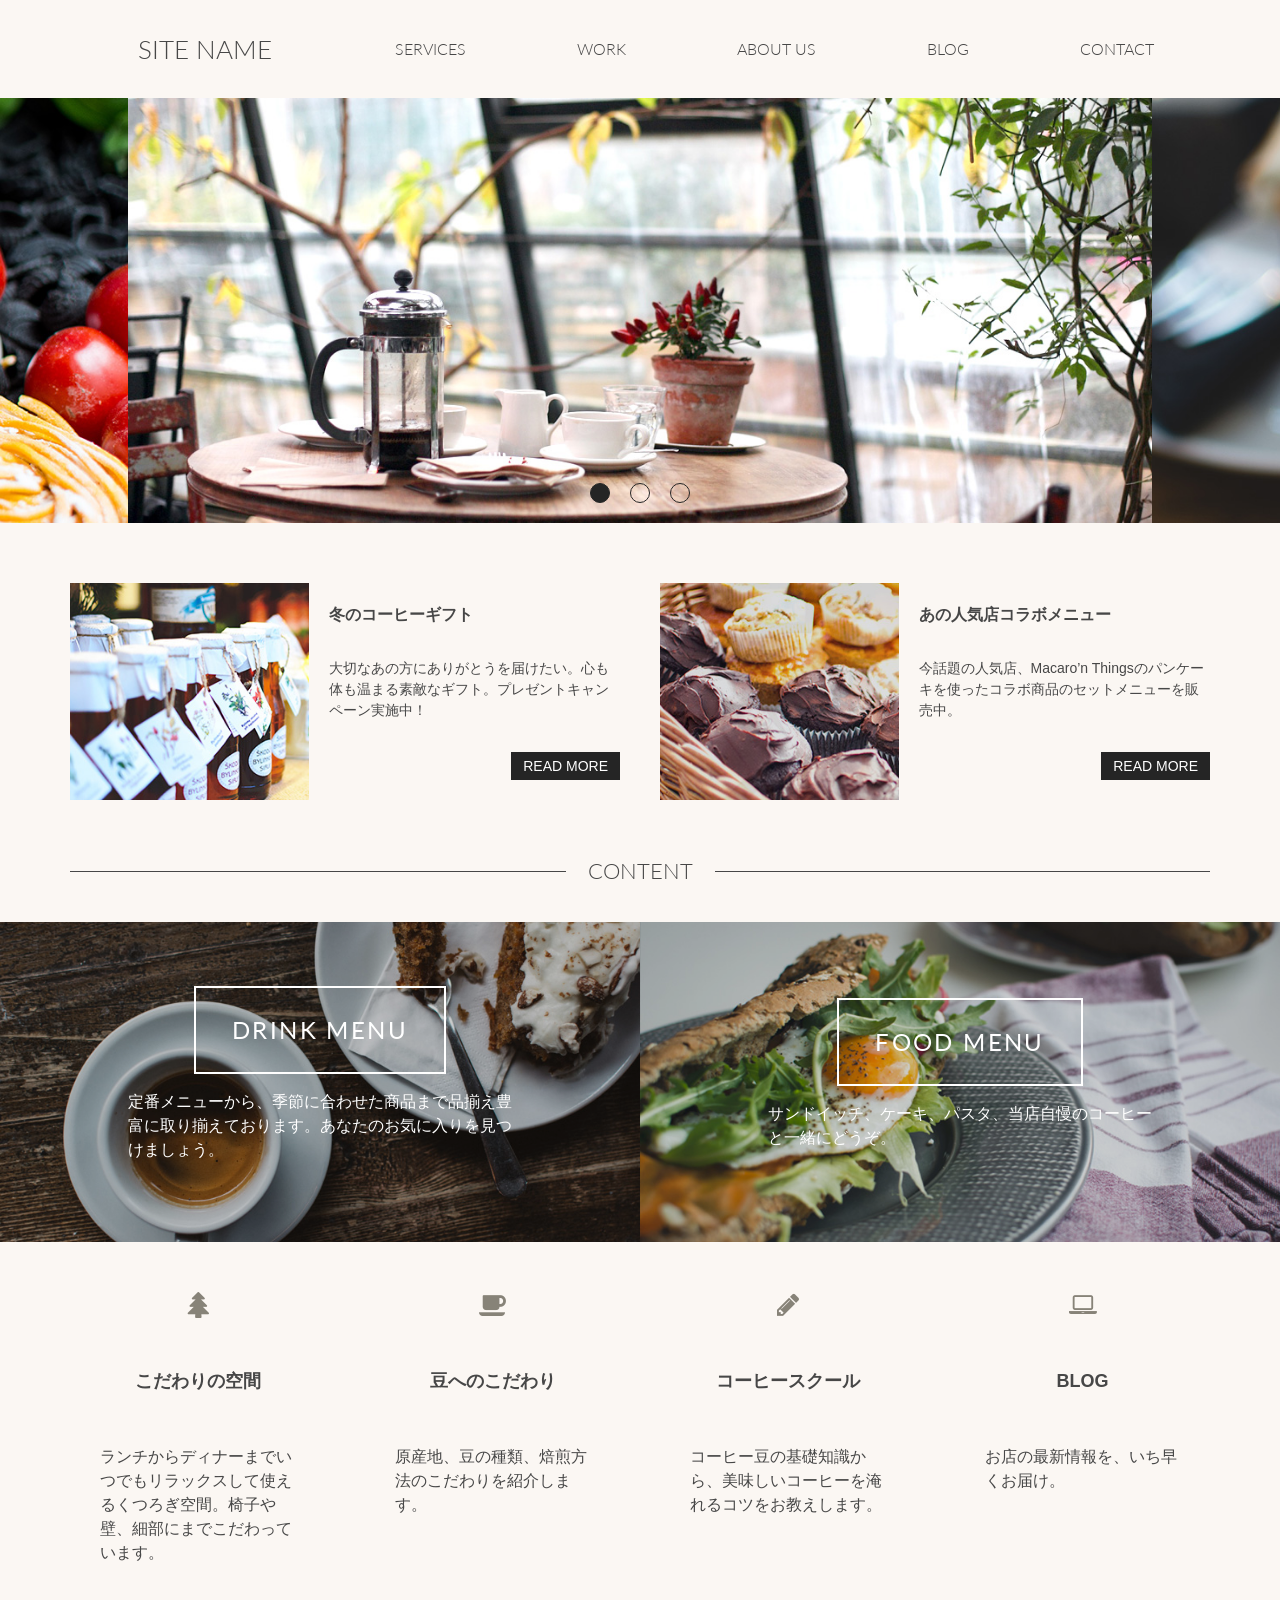
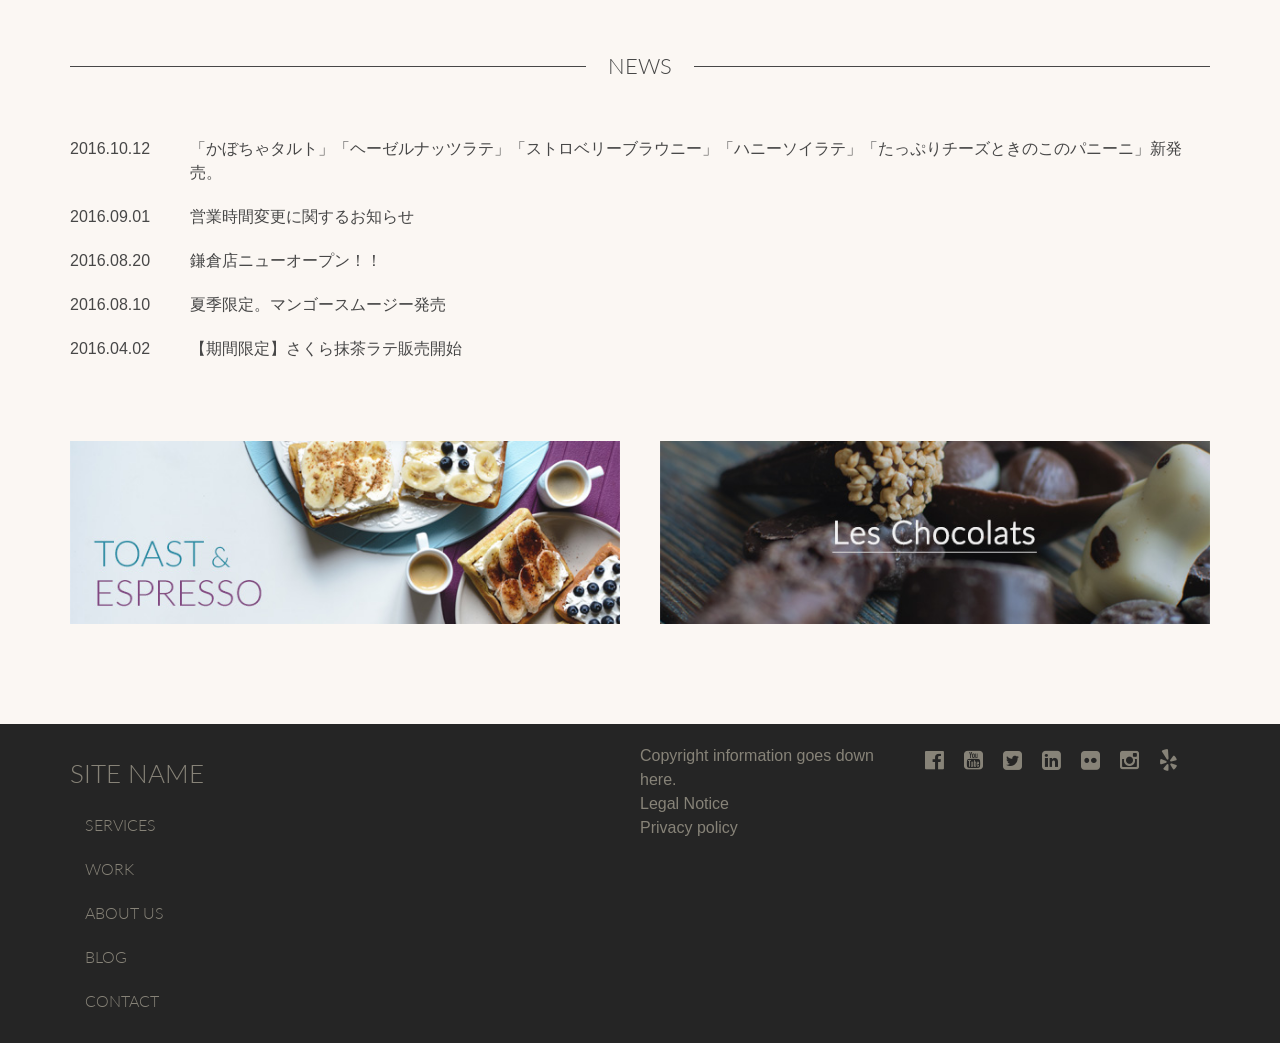
==== commit d7e1c0c2: "JSのパスを変更" ====
--- a/index.html
+++ b/index.html
@@ -198,7 +198,7 @@
 
 </div>
 
-<script src="./dist/js/main.min.js"></script>
+<script src="./main.min.js"></script>
 <script>
     imageSlide('Slide', 2);
 </script>
--- a/style.css
+++ b/style.css
@@ -285,8 +285,8 @@
  * -------------------------- */
 @font-face {
   font-family: 'FontAwesome';
-  src: url("../fonts/fontawesome-webfont.eot?v=4.6.1");
-  src: url("../fonts/fontawesome-webfont.eot?#iefix&v=4.6.1") format("embedded-opentype"), url("../fonts/fontawesome-webfont.woff2?v=4.6.1") format("woff2"), url("../fonts/fontawesome-webfont.woff?v=4.6.1") format("woff"), url("../fonts/fontawesome-webfont.ttf?v=4.6.1") format("truetype"), url("../fonts/fontawesome-webfont.svg?v=4.6.1#fontawesomeregular") format("svg");
+  src: url("./fonts/fontawesome-webfont.eot?v=4.6.1");
+  src: url("./fonts/fontawesome-webfont.eot?#iefix&v=4.6.1") format("embedded-opentype"), url("./fonts/fontawesome-webfont.woff2?v=4.6.1") format("woff2"), url("./fonts/fontawesome-webfont.woff?v=4.6.1") format("woff"), url("./fonts/fontawesome-webfont.ttf?v=4.6.1") format("truetype"), url("./fonts/fontawesome-webfont.svg?v=4.6.1#fontawesomeregular") format("svg");
   font-weight: normal;
   font-style: normal; }
 
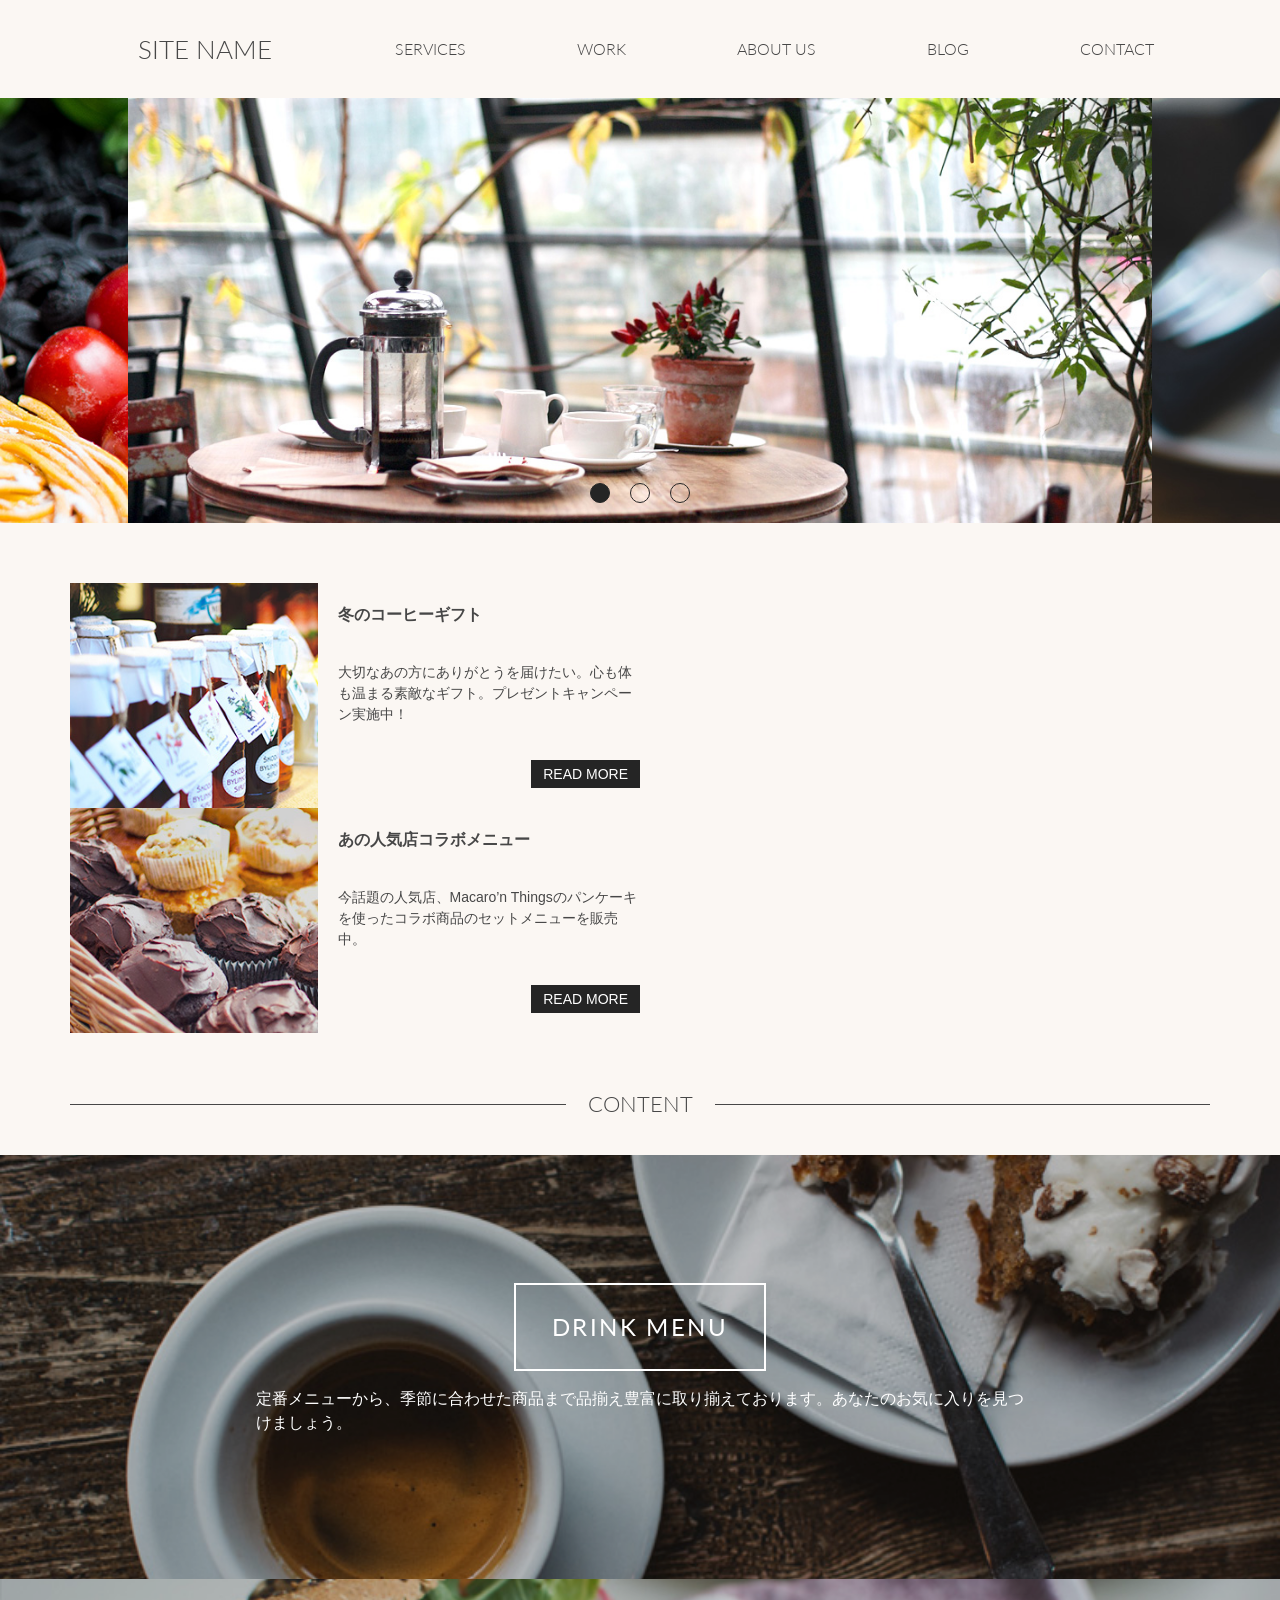
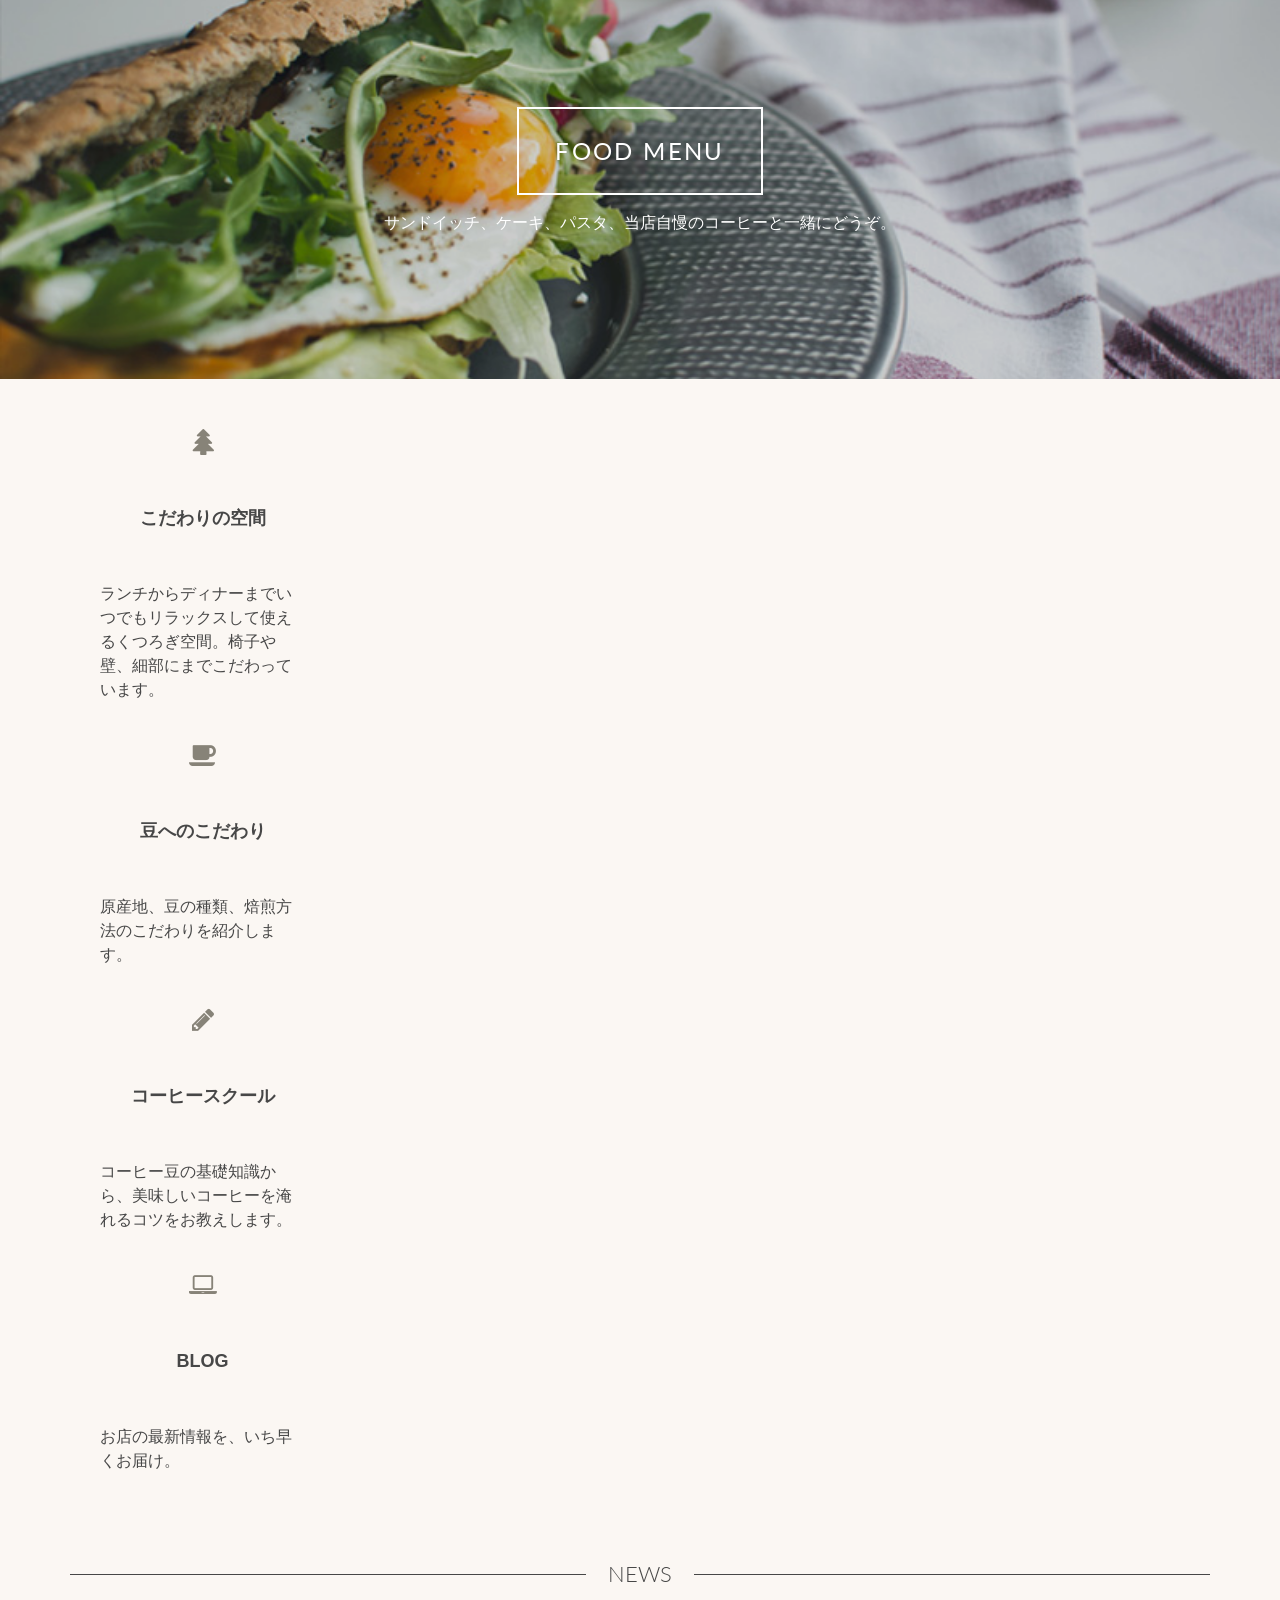
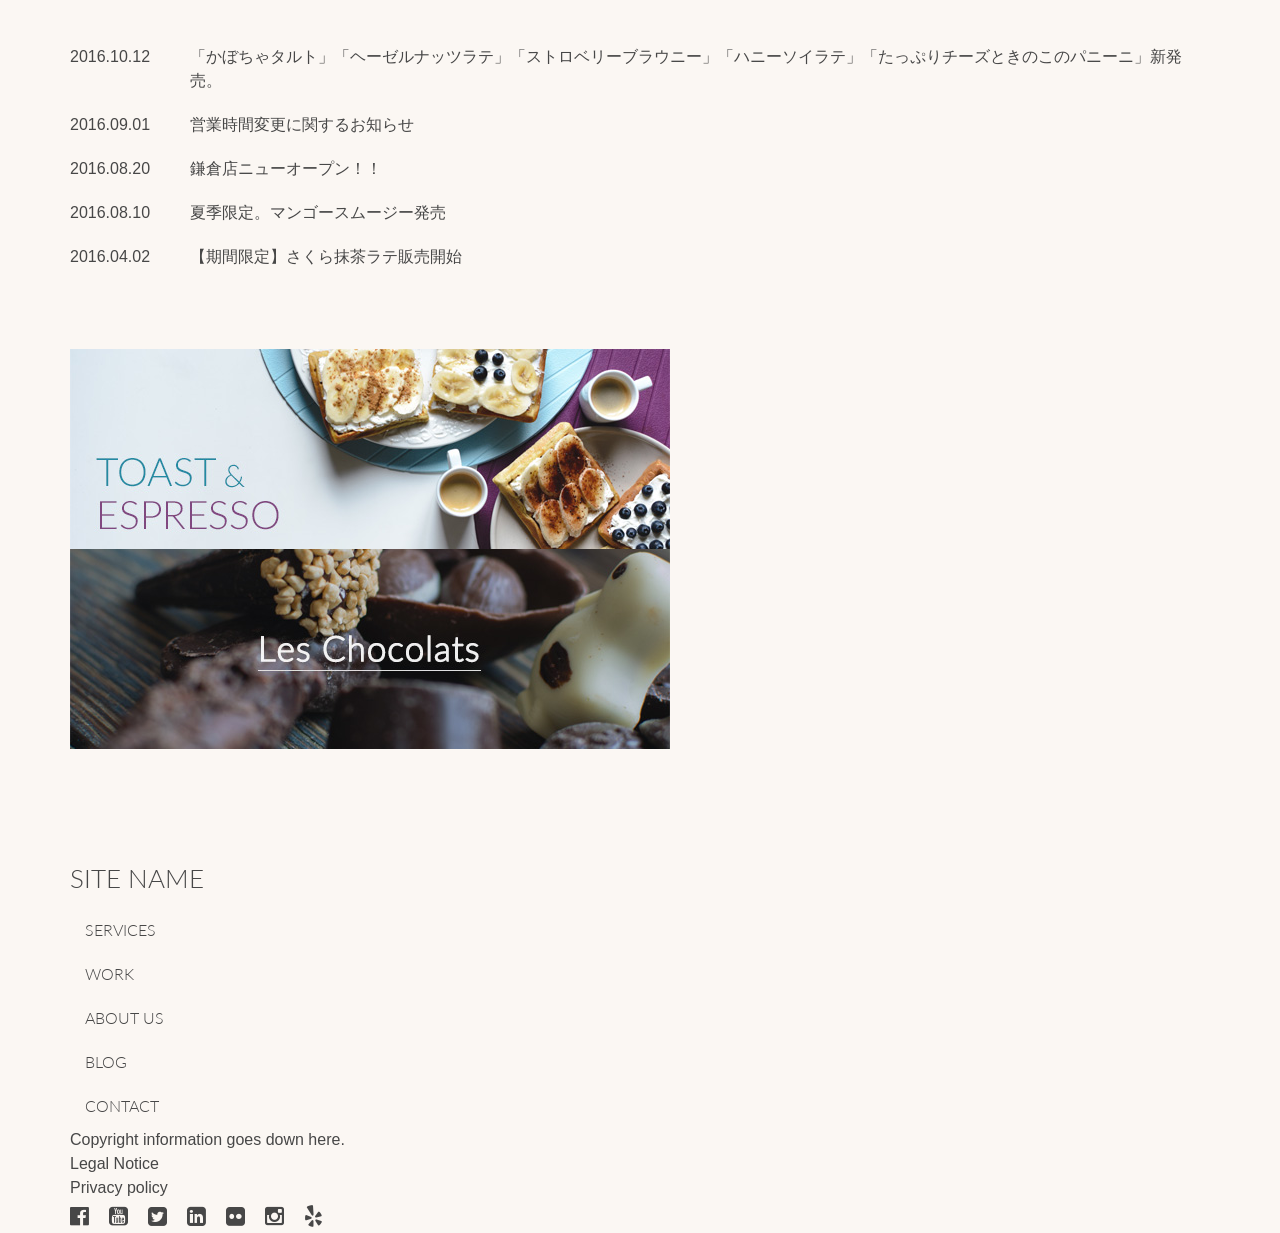
==== commit 4608ebb8: "クラスを削除" ====
--- a/index.html
+++ b/index.html
@@ -167,7 +167,7 @@
         </div>
     </div>
 
-    <footer class="Footer">
+    <footer class="">
         <div class="l-row l-column">
             <div class="Footer__head">
                 <a href="./" class="logo">Site Name</a>
--- a/style.css
+++ b/style.css
@@ -2471,8 +2471,8 @@
       width: auto; } }
 
 .l-row {
-  display: -ms-flexbox;
-  display: flex;
+  /* 演習 */
+  display: block;
   -ms-flex-pack: justify;
       justify-content: space-between;
   -ms-flex-wrap: wrap;
@@ -2946,15 +2946,15 @@
   background-repeat: no-repeat; }
 
 .IndexPage__drinkMenu {
-  background-image: url("../images/top/menu_drink.jpg"); }
+  background-image: url("./images/top/menu_drink.jpg"); }
 
 .IndexPage__foodMenu {
-  background-image: url("../images/top/menu_food.jpg"); }
+  background-image: url("./images/top/menu_food.jpg"); }
 
 .Campaign__sweets {
   display: block;
   padding: 10% 20px;
-  background-image: url("../images/campaign/sweets.jpg"), linear-gradient(to right, #e4e8ea 0%, #e4e8ea 47%, #f6f8f7 80%, #f6f8f7 100%);
+  background-image: url(), linear-gradient(to right, #e4e8ea 0%, #e4e8ea 47%, #f6f8f7 80%, #f6f8f7 100%);
   background-position: right bottom;
   background-size: cover;
   background-repeat: no-repeat;
@@ -3023,4 +3023,3 @@
 .u-mb100px {
   margin-bottom: 100px; }
 
-/*# sourceMappingURL=[data-uri] */
